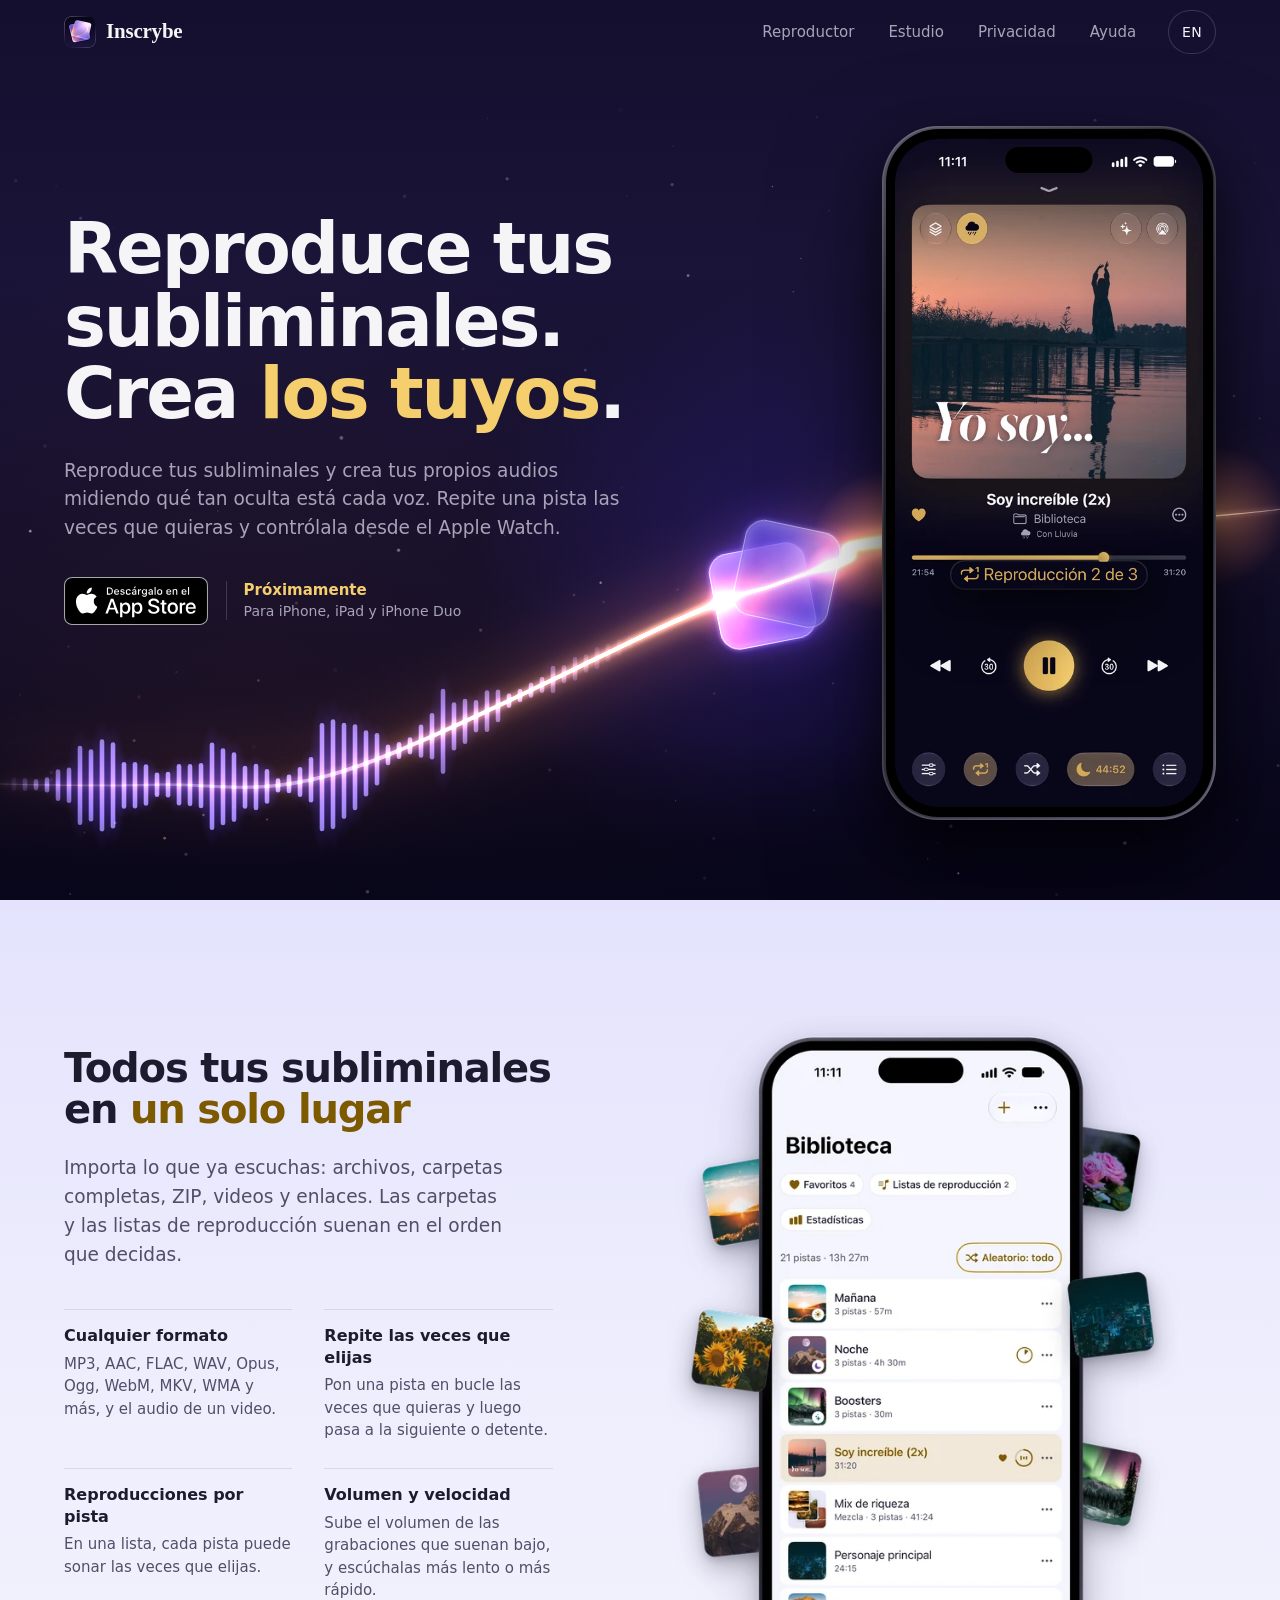
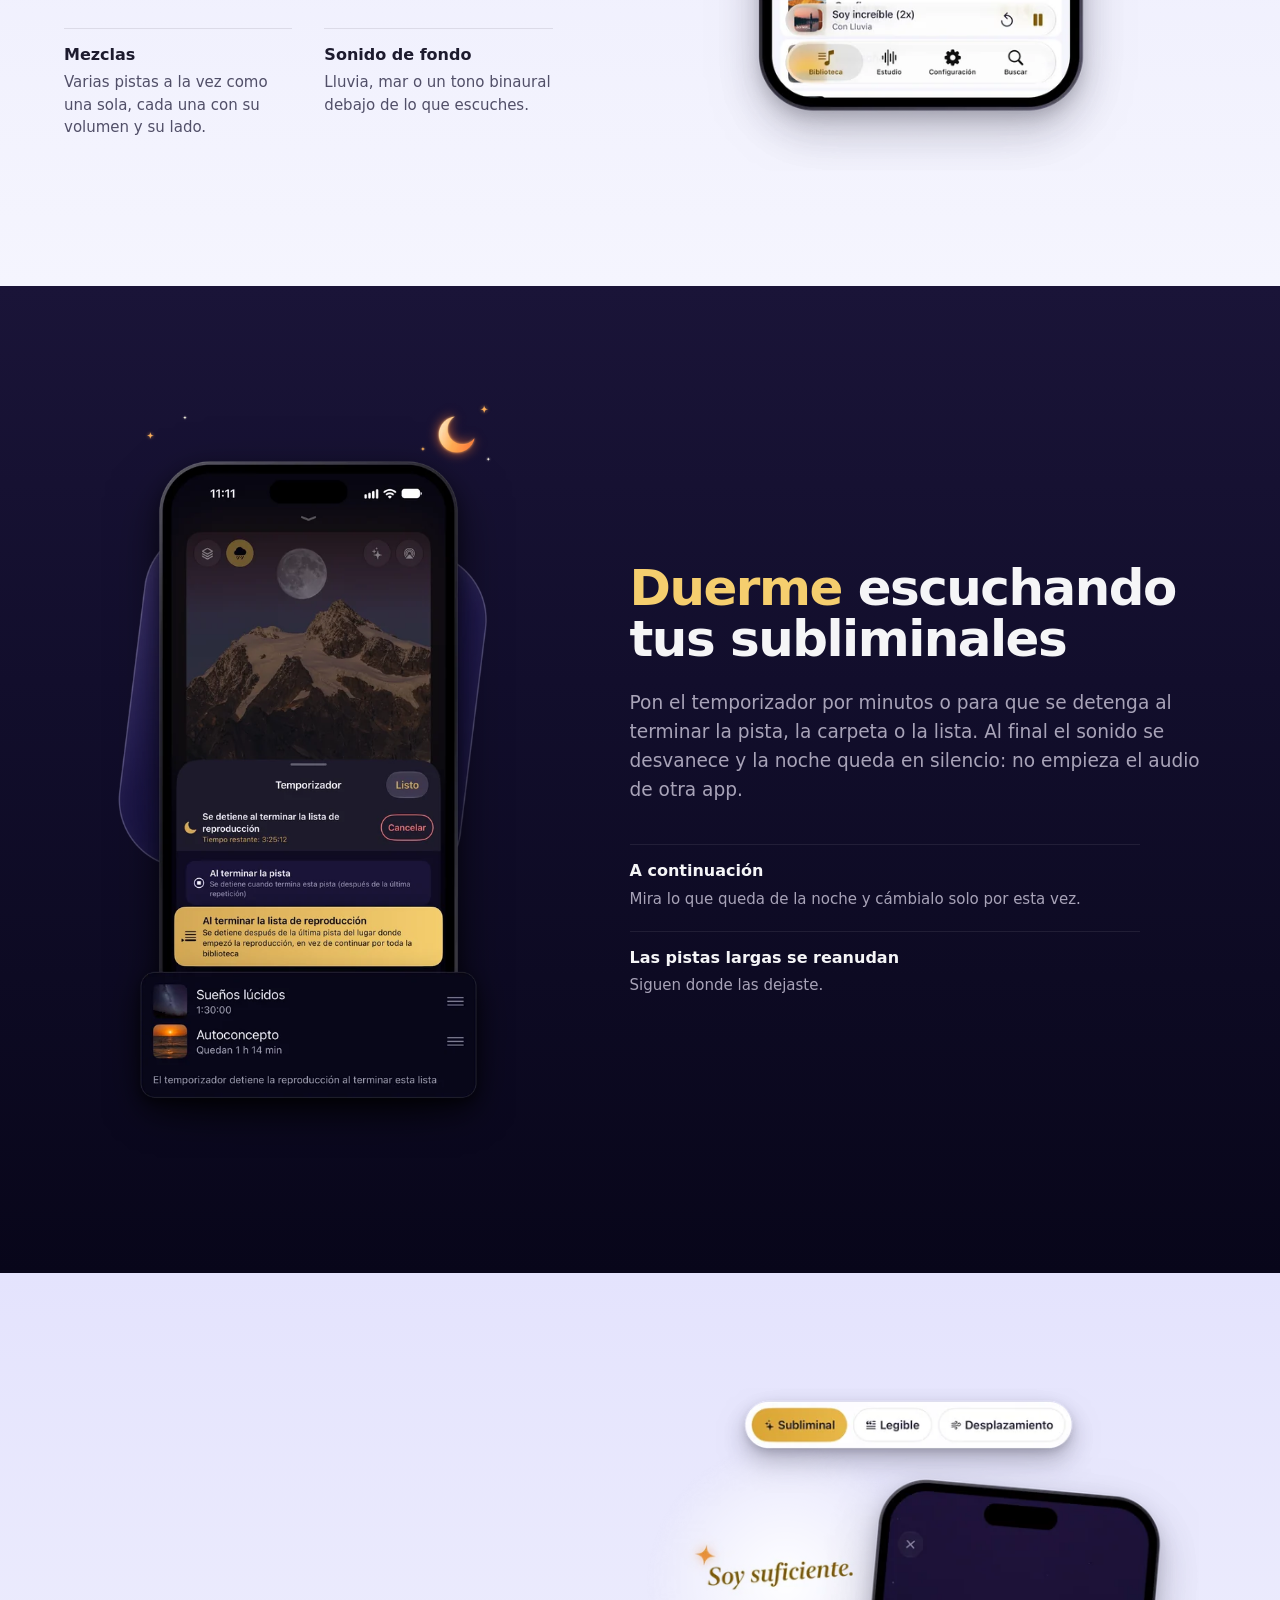
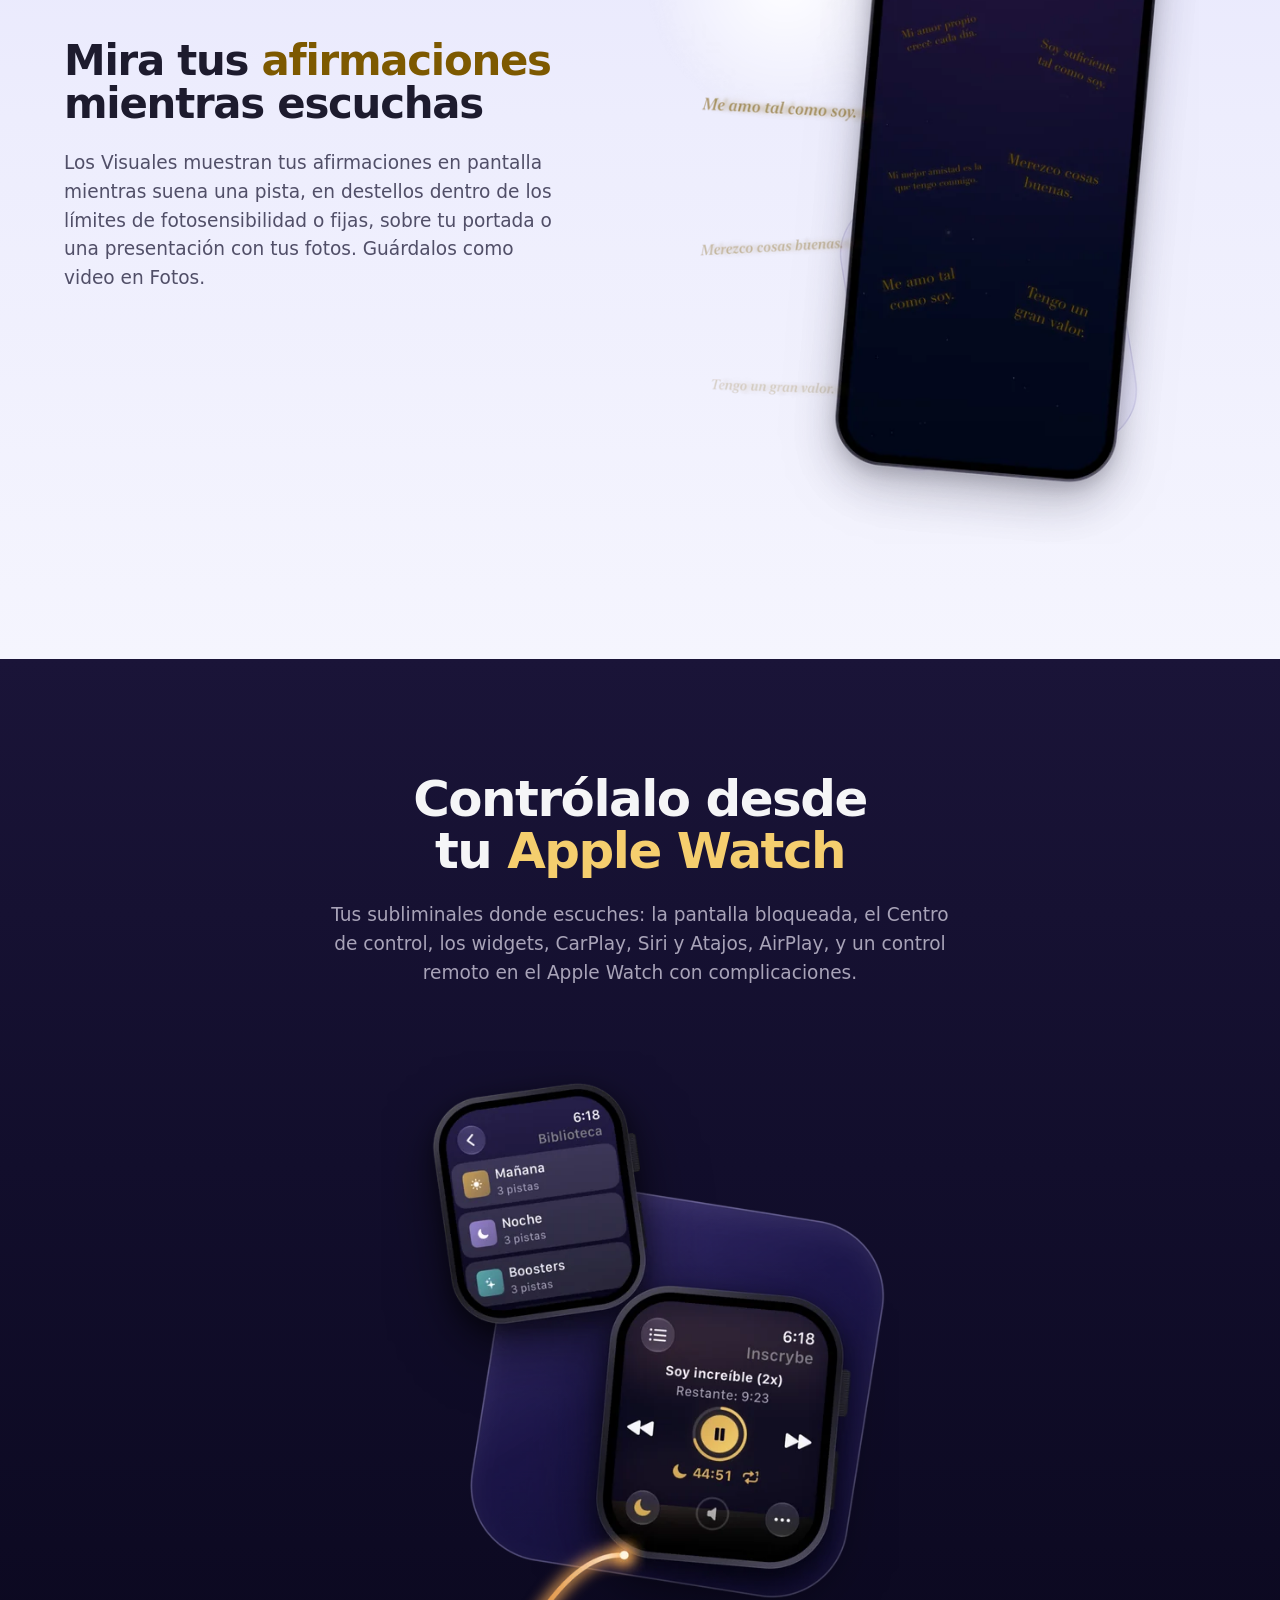
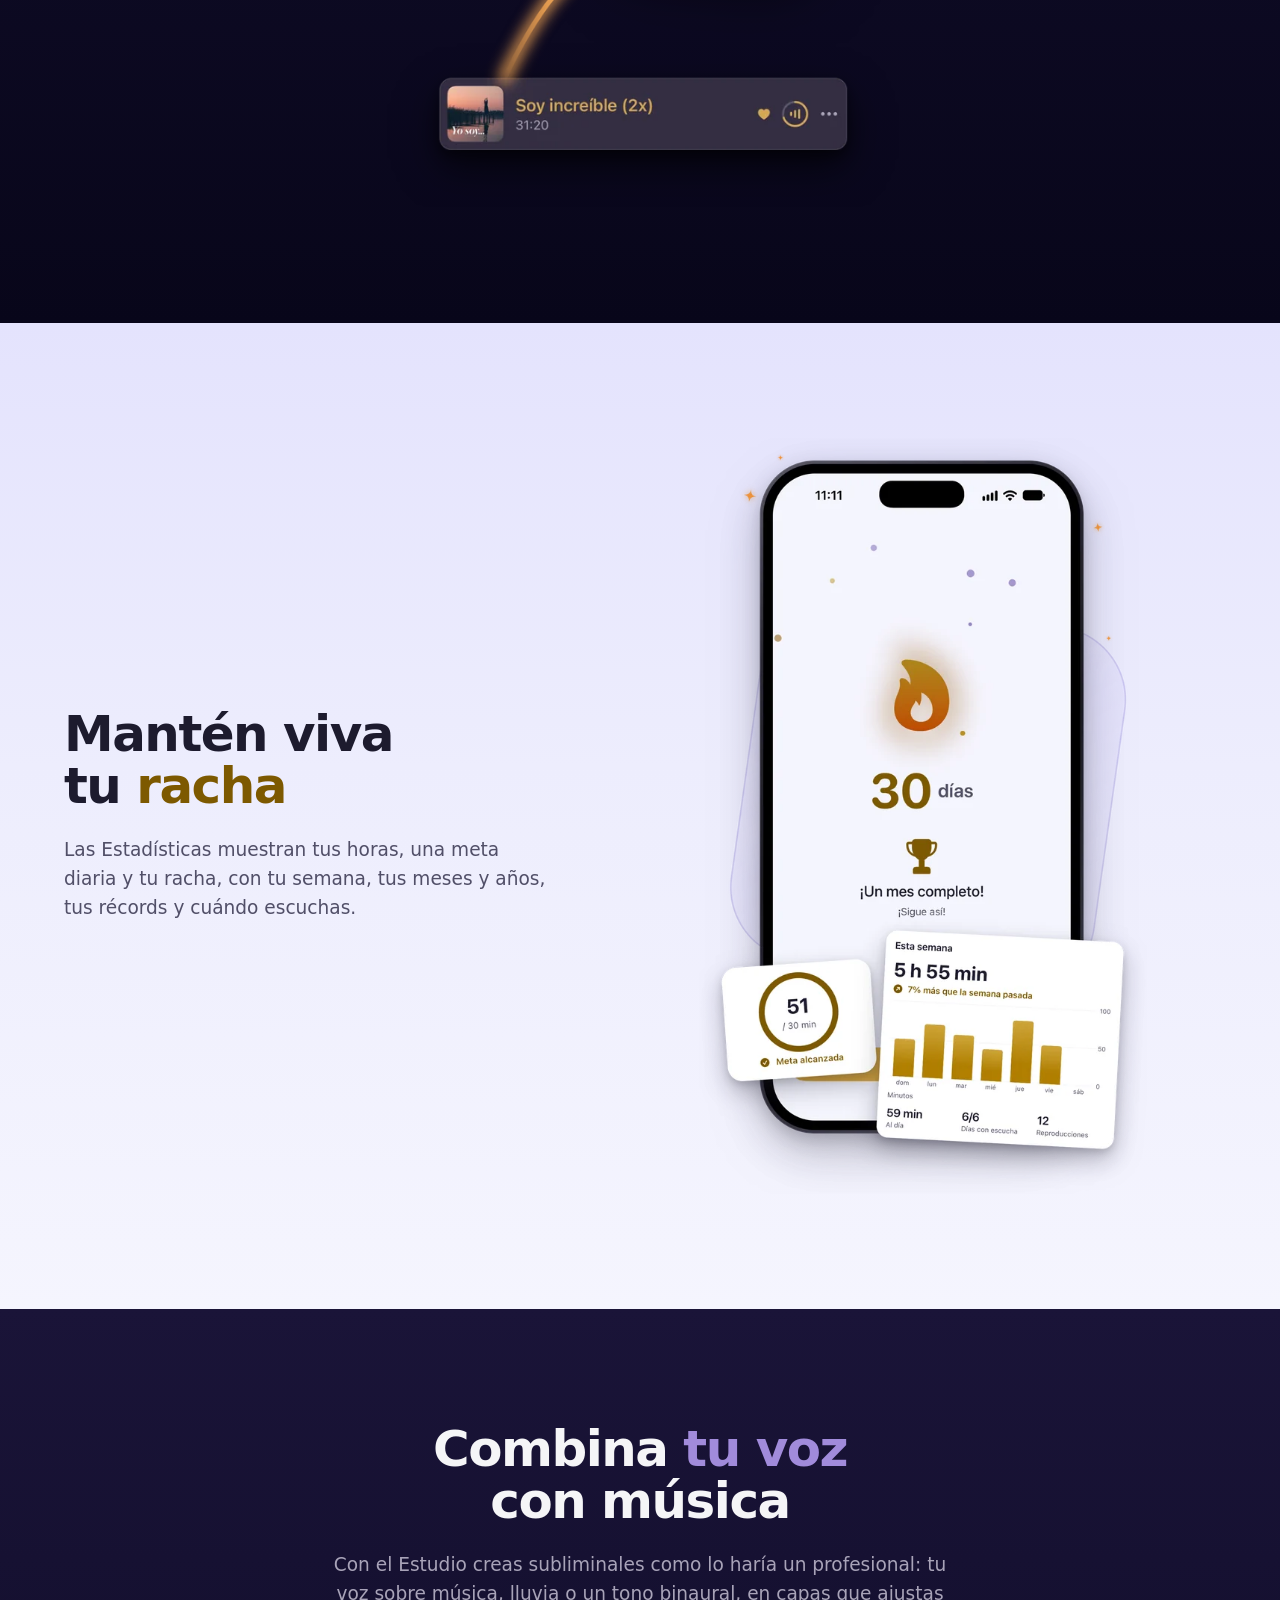
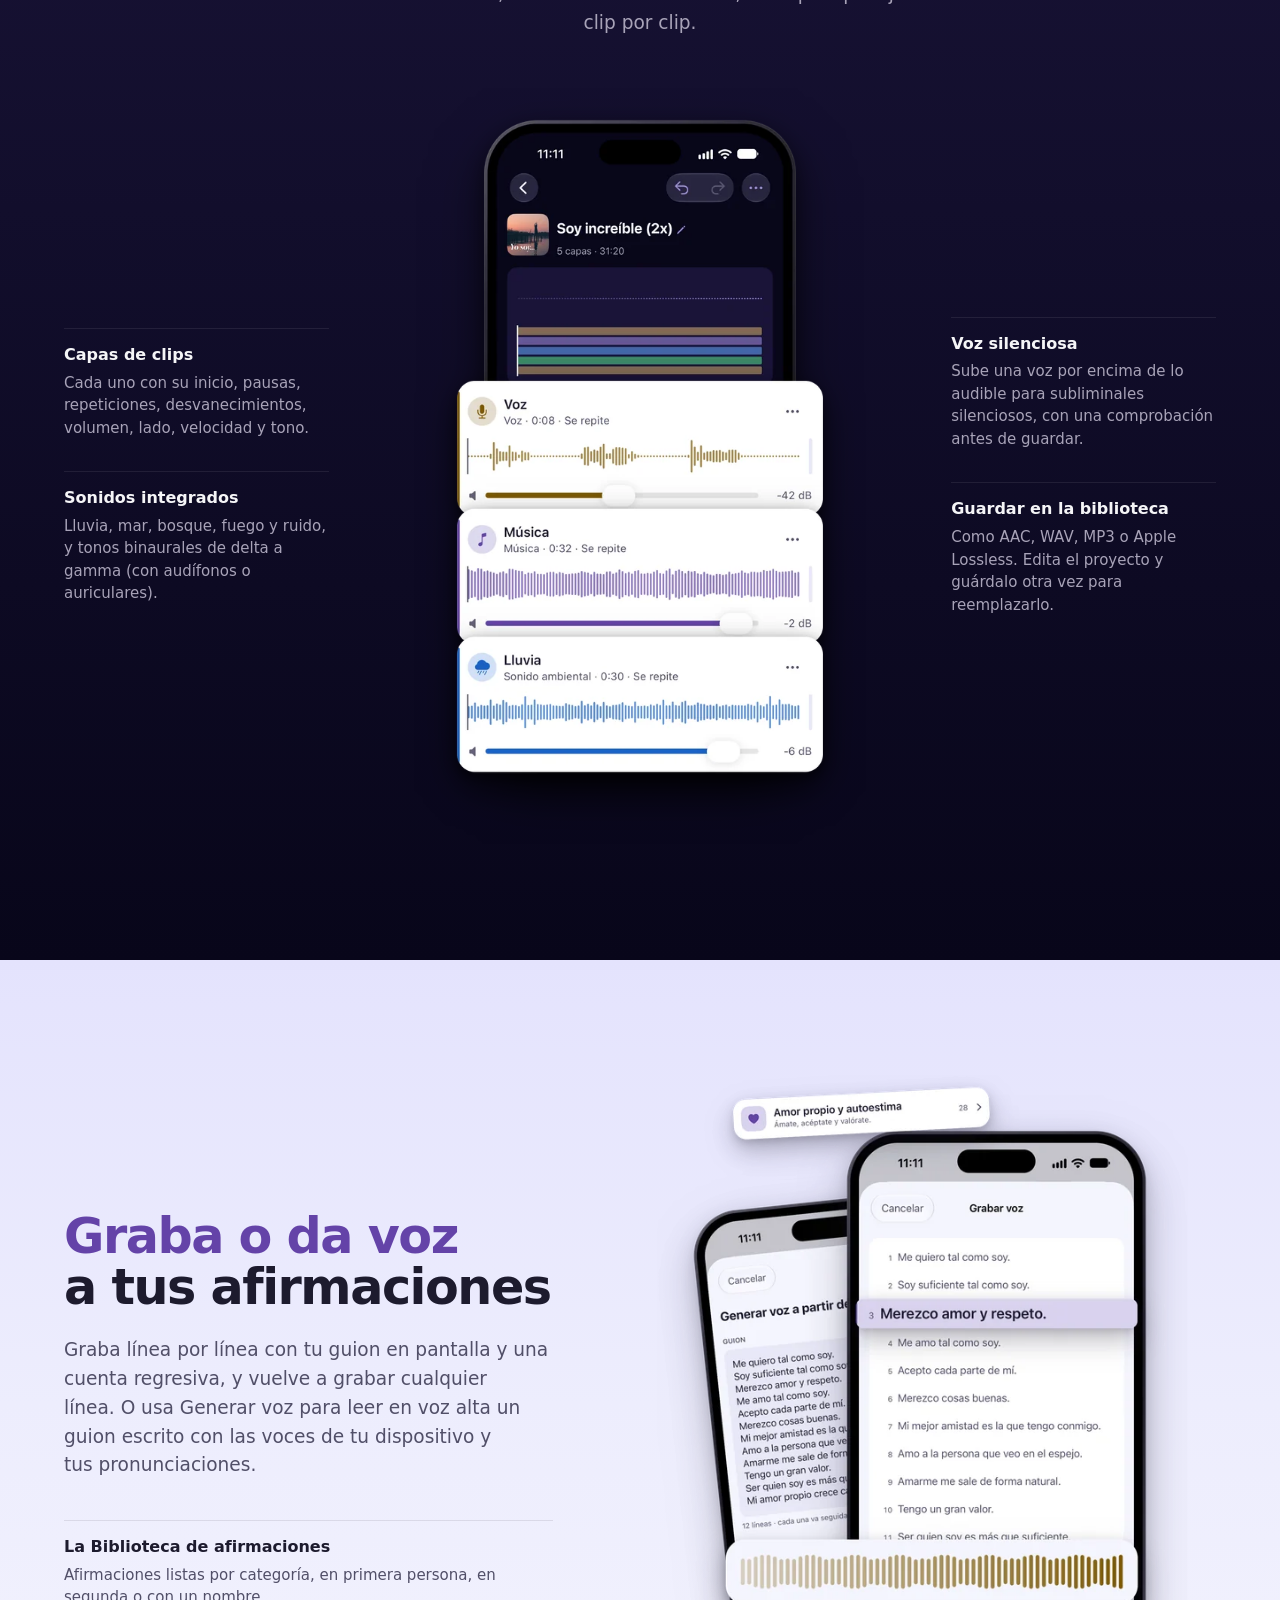
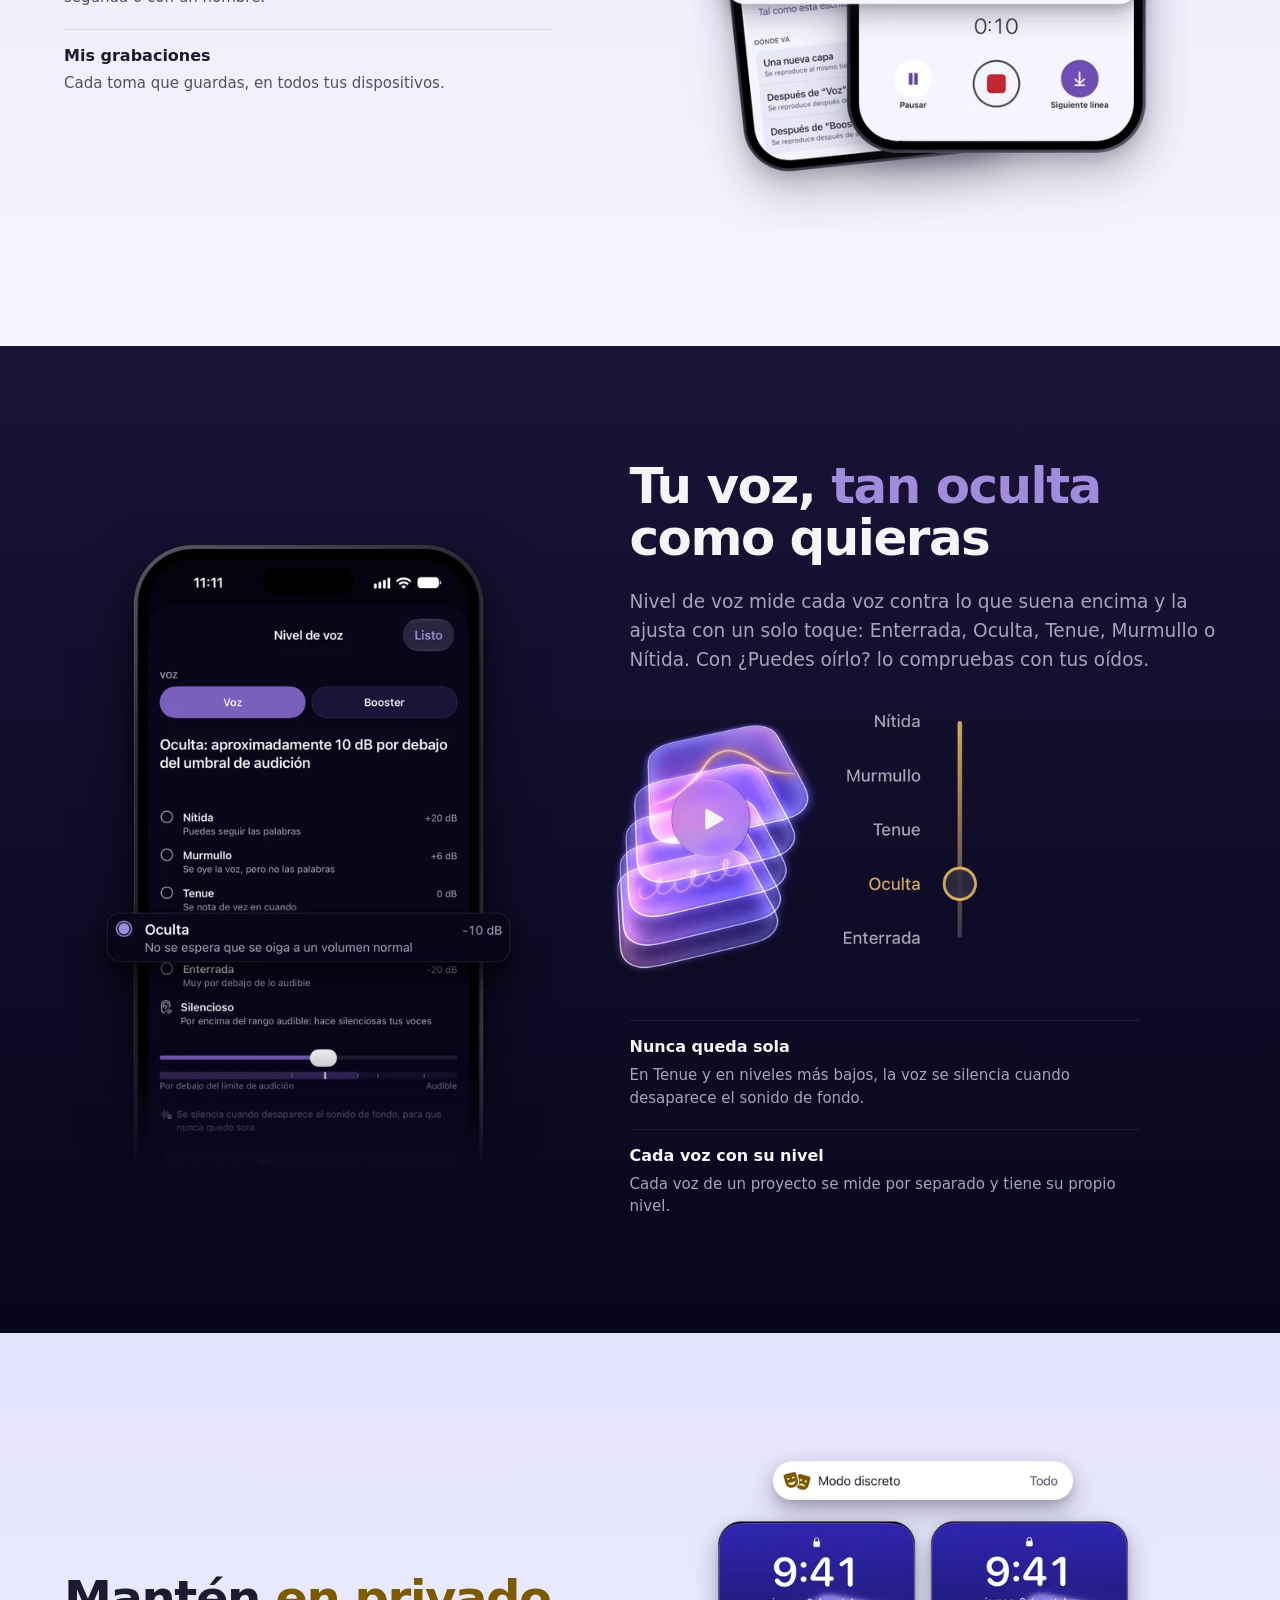
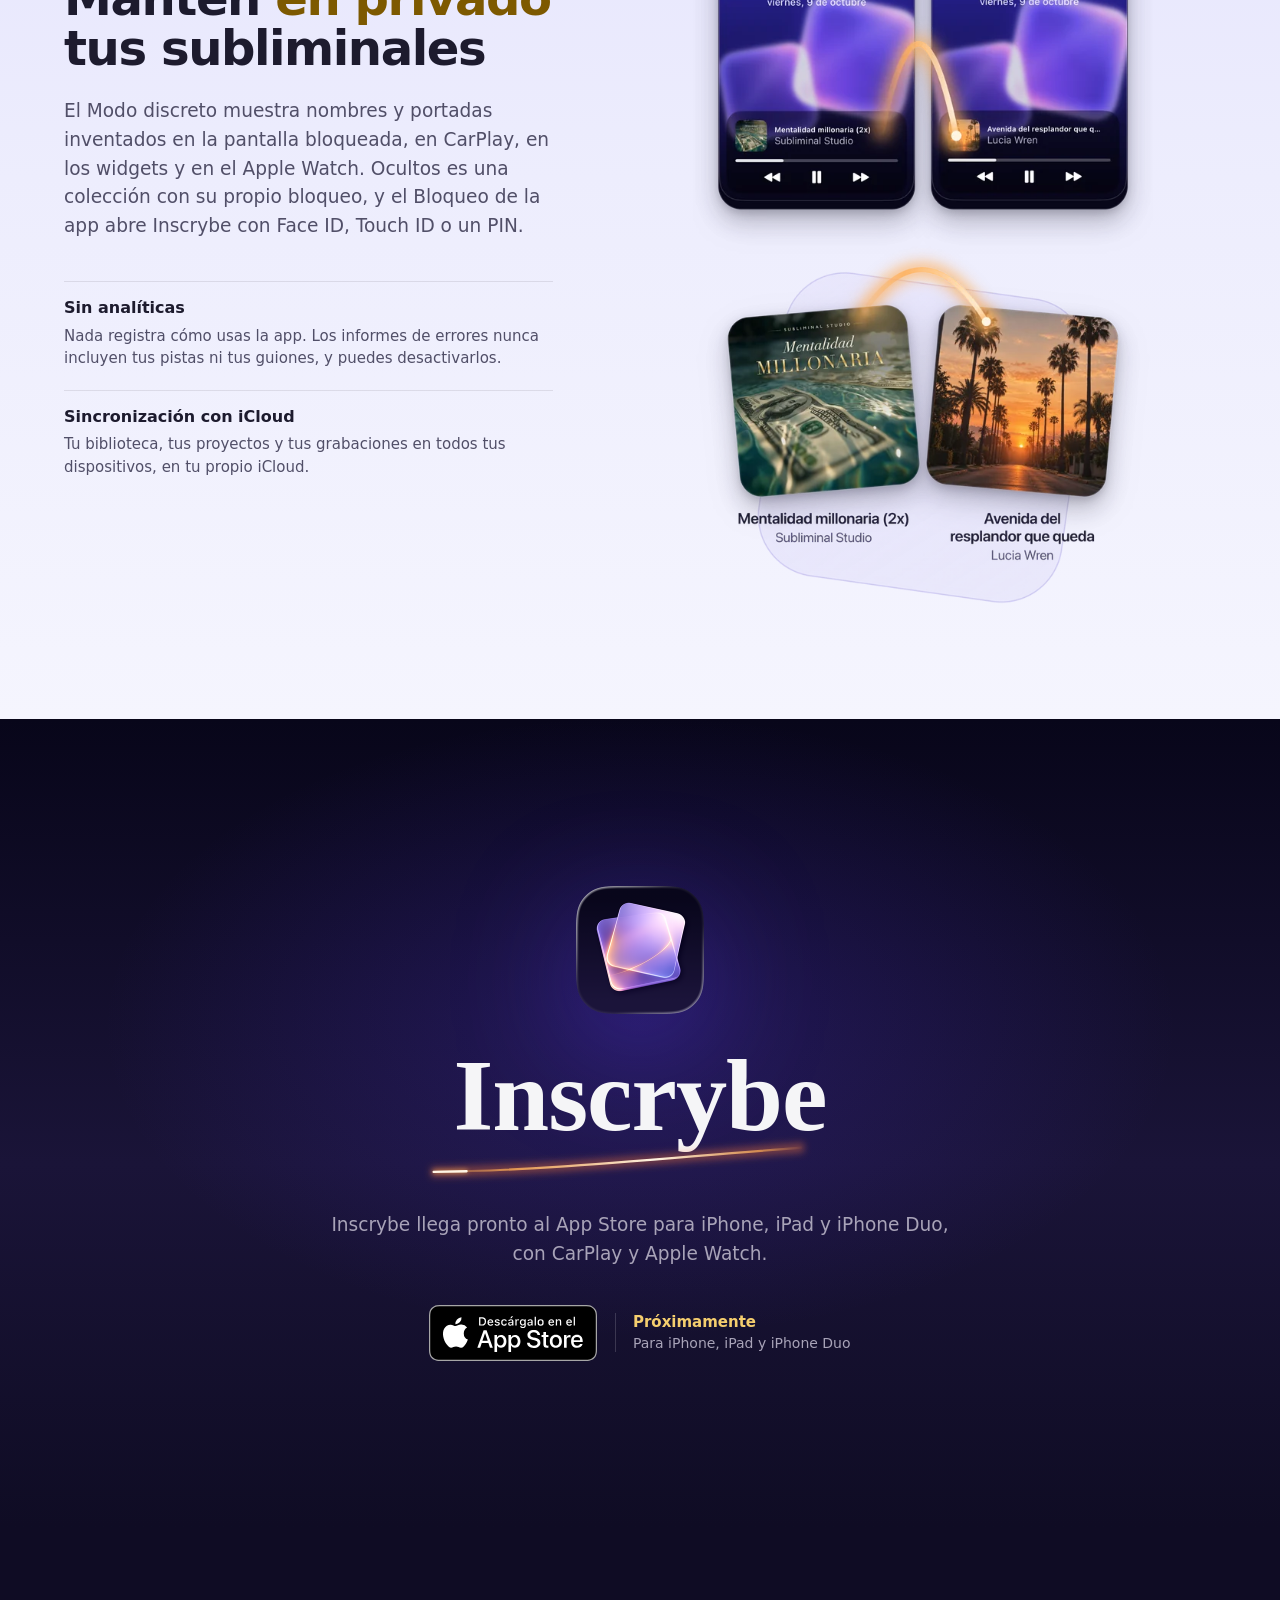
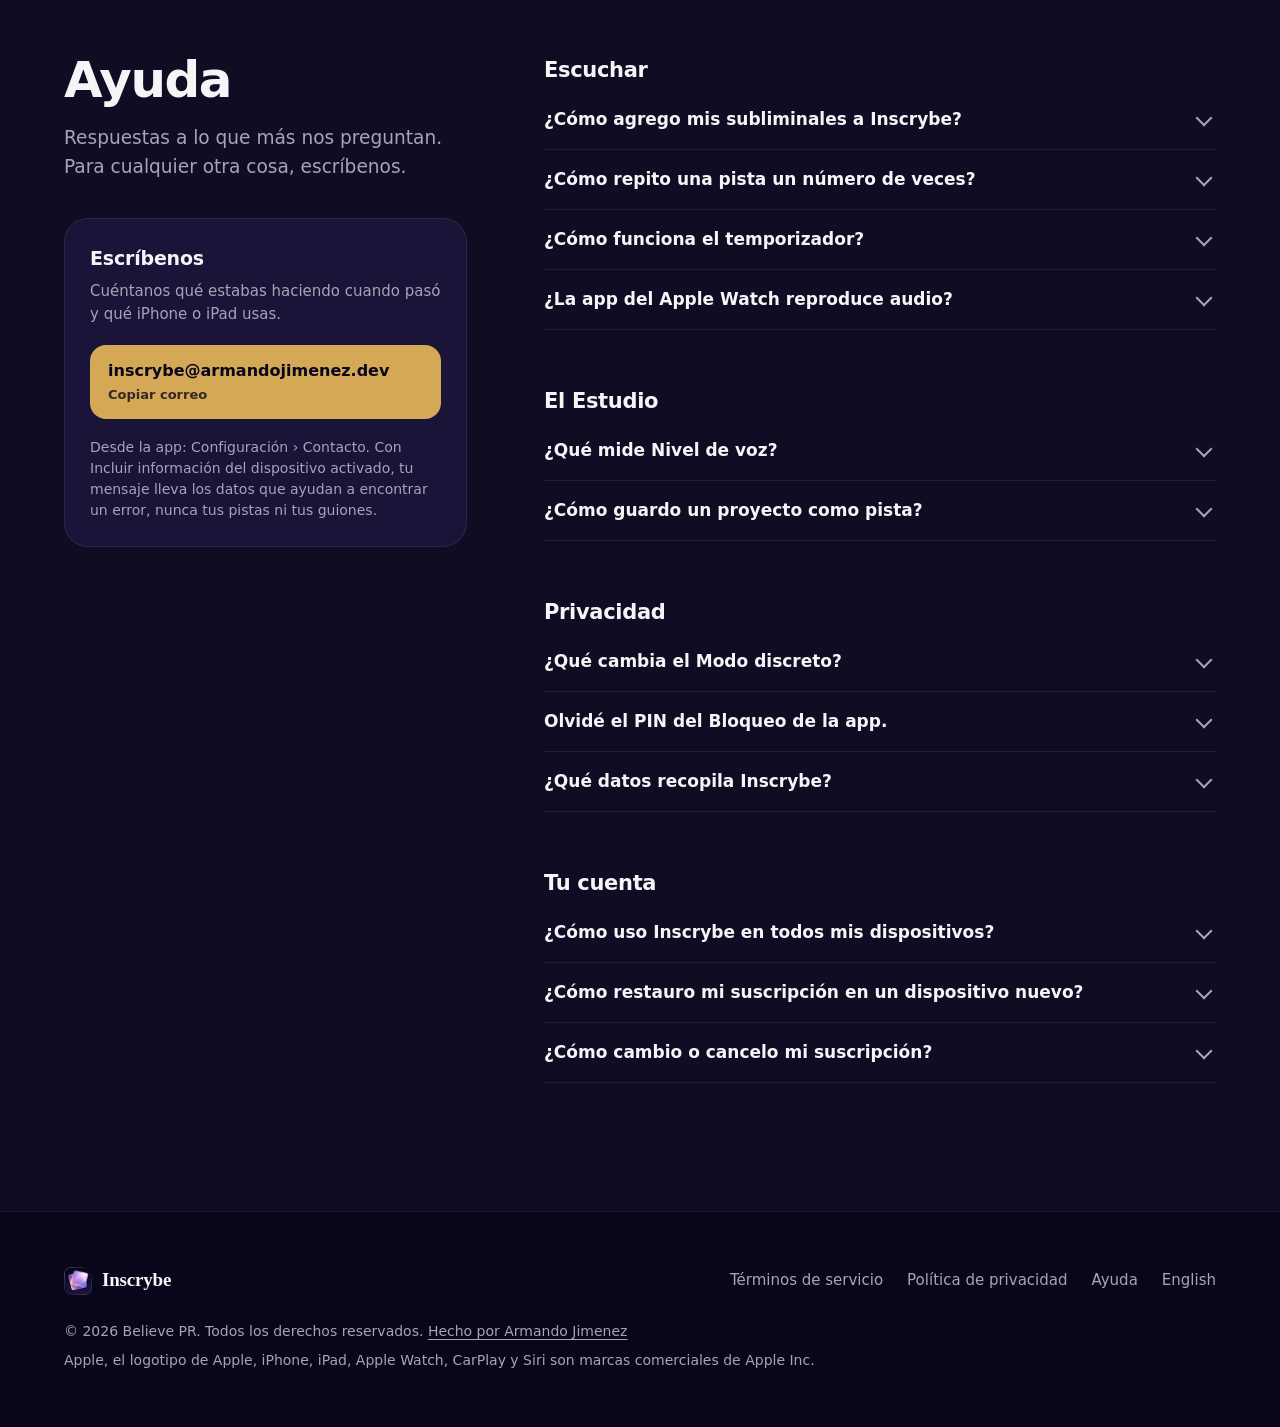
==== es/index.html @ d981deb3 "Landing page for Inscrybe Bilingual (English at the root, Spanish at /es/) static landing and suppor" ====
<!doctype html>
<html lang="es" data-app-slug="inscrybe" data-langs="en,es">
<head>
  <meta charset="utf-8">
  <meta name="viewport" content="width=device-width, initial-scale=1, viewport-fit=cover">
  <title>Inscrybe: crear subliminales y reproducirlos en iPhone</title>
  <meta name="description" content="Reproduce tus subliminales y crea los tuyos. Repeticiones, temporizador, Apple Watch y un Estudio que mide qué tan oculta está cada voz.">
  <link rel="canonical" href="https://armandojimenez.dev/inscrybe/es/">
  <link rel="alternate" hreflang="en" href="https://armandojimenez.dev/inscrybe/">
  <link rel="alternate" hreflang="es" href="https://armandojimenez.dev/inscrybe/es/">
  <link rel="alternate" hreflang="x-default" href="https://armandojimenez.dev/inscrybe/">
  <meta name="theme-color" content="#08061A">
  <meta name="color-scheme" content="dark light">
  
  <meta property="og:type" content="website">
  <meta property="og:site_name" content="Inscrybe">
  <meta property="og:title" content="Inscrybe: reproduce tus subliminales, crea los tuyos">
  <meta property="og:description" content="Reproduce tus subliminales y crea los tuyos. Repeticiones, temporizador, Apple Watch y un Estudio que mide qué tan oculta está cada voz.">
  <meta property="og:url" content="https://armandojimenez.dev/inscrybe/es/">
  <meta property="og:locale" content="es_MX">
  <meta property="og:locale:alternate" content="en_US">
  <meta property="og:image" content="https://armandojimenez.dev/inscrybe/assets/og-es.png">
  <meta property="og:image:width" content="1200">
  <meta property="og:image:height" content="630">
  <meta property="og:image:alt" content="Los dos planos de cristal del icono de Inscrybe con una línea de luz que los atraviesa">
  <meta name="twitter:card" content="summary_large_image">
  <meta name="twitter:title" content="Inscrybe: reproduce tus subliminales, crea los tuyos">
  <meta name="twitter:description" content="Reproduce tus subliminales y crea los tuyos. Repeticiones, temporizador, Apple Watch y un Estudio que mide qué tan oculta está cada voz.">
  <meta name="twitter:image" content="https://armandojimenez.dev/inscrybe/assets/og-es.png">
  <link rel="icon" href="../assets/favicon-32.png" sizes="32x32" type="image/png">
  <link rel="apple-touch-icon" href="../assets/apple-touch-icon.png">
  <link rel="preload" as="image" href="../assets/screens/es/player-480.webp" imagesrcset="../assets/screens/es/player-480.webp 480w, ../assets/screens/es/player-720.webp 720w, ../assets/screens/es/player-960.webp 960w" imagesizes="(min-width: 960px) 340px, 64vw" fetchpriority="high">
  <link rel="stylesheet" href="../style.css?v=b6e4274e18">
  <script>
    // A headline keeps the deck's line breaks: its size comes down until every line fits its column (to 80% at most),
    // else its lines wrap, balanced. Run right after each headline, before it's painted, and again on resize.
    window.fit = function (h) {
      h.style.fontSize = ''; h.classList.remove('fits');
      var base = parseFloat(getComputedStyle(h).fontSize), room = h.clientWidth, widest = 0, r = document.createRange();
      h.classList.add('fits');
      h.querySelectorAll('.line').forEach(function (l) { r.selectNodeContents(l); widest = Math.max(widest, r.getBoundingClientRect().width); });
      var k = widest > room ? room / widest * 0.995 : 1;
      if (k < 0.8) h.classList.remove('fits'); else if (k < 1) h.style.fontSize = (base * k).toFixed(2) + 'px';
    };
    addEventListener('resize', function () { document.querySelectorAll('[data-fit]').forEach(fit); });
  </script>
  <script type="application/ld+json">{"@context":"https://schema.org","@type":"MobileApplication","name":"Inscrybe","alternateName":["Inscrybe: Crear Subliminales","Inscrybe reproductor de subliminales"],"description":"Reproduce tus subliminales y crea los tuyos. Repeticiones, temporizador, Apple Watch y un Estudio que mide qué tan oculta está cada voz.","applicationCategory":"MusicApplication","applicationSubCategory":"LifestyleApplication","operatingSystem":"iOS 26.1 or later","inLanguage":"es","url":"https://armandojimenez.dev/inscrybe/es/","image":"https://armandojimenez.dev/inscrybe/assets/icon-512.png","screenshot":[{"@type":"ImageObject","contentUrl":"https://armandojimenez.dev/inscrybe/assets/screens/es/player-960.webp","caption":"El reproductor de subliminales de Inscrybe con «Soy increíble (2x)», en su segunda de tres reproducciones"},{"@type":"ImageObject","contentUrl":"https://armandojimenez.dev/inscrybe/assets/web/es/library-1200.webp","caption":"La Biblioteca de Inscrybe: carpetas, una mezcla y pistas con sus portadas, con «Soy increíble (2x)» sonando"},{"@type":"ImageObject","contentUrl":"https://armandojimenez.dev/inscrybe/assets/web/es/studio-1200.webp","caption":"Un proyecto del Estudio de Inscrybe para crear subliminales: sus capas de voz, música y lluvia con sus ondas y volúmenes"},{"@type":"ImageObject","contentUrl":"https://armandojimenez.dev/inscrybe/assets/web/es/hidden-1200.webp","caption":"Nivel de voz aplicado a la voz de un proyecto, en Oculta"},{"@type":"ImageObject","contentUrl":"https://armandojimenez.dev/inscrybe/assets/web/es/privacy-1200.webp","caption":"La misma pantalla bloqueada dos veces: «Mentalidad millonaria (2x)» sonando, y como la muestra el Modo discreto, «Avenida del resplandor que queda» de Lucia Wren"}],"publisher":{"@type":"Organization","name":"Believe PR","url":"https://armandojimenez.dev/"},"author":{"@type":"Person","name":"Armando Jimenez","url":"https://armandojimenez.dev/"}}</script>
  <script src="../behavior.js?v=8fca79352f" defer></script>
  <script src="../light.js?v=c4f4e980da" defer></script>
  <script>window.LANDING_STRINGS = {"copied":"Correo copiado"};</script>
</head>
<body>
  <a class="skip" href="#main">Ir al contenido</a>

  <header class="nav" data-nav>
    <div class="nav__inner">
      <a class="nav__home" href="../es/" aria-label="Inicio de Inscrybe">
        <img src="../assets/icon-64.png" alt="" width="32" height="32">
        <span class="wordmark">Inscrybe</span>
      </a>
      <nav class="nav__links" aria-label="Principal">
        <a href="#player">Reproductor</a>
        <a href="#studio">Estudio</a>
        <a href="#privacy">Privacidad</a>
        <a href="#support">Ayuda</a>
      </nav>
      <a class="nav__lang" href="../" hreflang="en" lang="en" aria-label="Read in English">EN</a>
    </div>
  </header>

  <main id="main">
    <section class="hero" aria-labelledby="hero-title" data-hero>
      <canvas class="hero__light" aria-hidden="true"></canvas>
      <div class="hero__words" aria-hidden="true"><span class="word word--1">Me amo tal como soy.</span><span class="word word--2">Soy un imán para el dinero.</span><span class="word word--3">El amor llega fácilmente a mi vida.</span><span class="word word--4">Nada me detiene.</span></div>
      <div class="hero__inner">
        <div class="hero__text">
          <h1 id="hero-title" data-fit><span class="line">Reproduce tus subliminales.</span> <span class="line">Crea <span class="accent">los tuyos</span>.</span></h1>
          <p class="lead">Reproduce tus subliminales y crea tus propios audios midiendo qué tan oculta está cada voz. Repite una pista las veces que quieras y contrólala desde el Apple Watch.</p>
          <div class="get get--hero"><span class="store-badge store-badge--soon" data-store="apple" aria-disabled="true"><img src="../assets/app-store-badge-es.svg" alt="Próximamente en el App Store" height="48" width="144"></span><p class="get__label"><span class="get__soon">Próximamente</span><span class="get__devices">Para iPhone, iPad y iPhone Duo</span></p></div>
          <script>fit(document.getElementById('hero-title'))</script>
        </div>
        <div class="hero__glass" data-glass aria-hidden="true"></div>
        <figure class="hero__device">
          <div class="phone" data-phone>
            <div class="phone__screen">
              <img src="../assets/screens/es/player-960.webp" srcset="../assets/screens/es/player-480.webp 480w, ../assets/screens/es/player-720.webp 720w, ../assets/screens/es/player-960.webp 960w" sizes="(min-width: 960px) 340px, 64vw" width="1320" height="2868" alt="El reproductor de subliminales de Inscrybe con «Soy increíble (2x)», en su segunda de tres reproducciones" fetchpriority="high">
              <span class="phone__island" aria-hidden="true"></span>
            </div>
          </div>
          <img class="phone__lift" src="../assets/screens/es/plays-720.webp" width="882" height="123" alt="" aria-hidden="true" style="--lift-x:50.076;--lift-y:65.272;--lift-w:58.462">
        </figure>
      </div>
    </section>

  <section class="feature feature--light mode-player feature--split" id="player" aria-labelledby="player-title">
    <div class="feature__inner">
      <div class="feature__text">
        <h2 id="player-title" data-fit><span class="line">Todos tus subliminales</span> <span class="line">en <span class="accent">un solo lugar</span></span></h2>
        <p class="lead">Importa lo que ya escuchas: archivos, carpetas completas, ZIP, videos y enlaces. Las carpetas y las listas de reproducción suenan en el orden que decidas.</p><script>fit(document.getElementById('player-title'))</script>
        
        <dl class="facts"><div class="fact"><dt>Cualquier formato</dt><dd>MP3, AAC, FLAC, WAV, Opus, Ogg, WebM, MKV, WMA y más, y el audio de un video.</dd></div><div class="fact"><dt>Repite las veces que elijas</dt><dd>Pon una pista en bucle las veces que quieras y luego pasa a la siguiente o detente.</dd></div><div class="fact"><dt>Reproducciones por pista</dt><dd>En una lista, cada pista puede sonar las veces que elijas.</dd></div><div class="fact"><dt>Volumen y velocidad</dt><dd>Sube el volumen de las grabaciones que suenan bajo, y escúchalas más lento o más rápido.</dd></div><div class="fact"><dt>Mezclas</dt><dd>Varias pistas a la vez como una sola, cada una con su volumen y su lado.</dd></div><div class="fact"><dt>Sonido de fondo</dt><dd>Lluvia, mar o un tono binaural debajo de lo que escuches.</dd></div></dl>
      </div>
      <figure class="feature__visual"><img class="composition" src="../assets/web/es/library-1200.webp" srcset="../assets/web/es/library-600.webp 600w, ../assets/web/es/library-900.webp 900w, ../assets/web/es/library-1200.webp 1200w" sizes="(min-width: 720px) 46vw, 92vw" width="1612" height="2386" alt="La Biblioteca de Inscrybe: carpetas, una mezcla y pistas con sus portadas, con «Soy increíble (2x)» sonando" loading="lazy" decoding="async"></figure>
    </div>
  </section>

  <section class="feature feature--dark mode-player feature--split feature--flip" id="sleep" aria-labelledby="sleep-title">
    <div class="feature__inner">
      <div class="feature__text">
        <h2 id="sleep-title" data-fit><span class="line"><span class="accent">Duerme</span> escuchando</span> <span class="line">tus subliminales</span></h2>
        <p class="lead">Pon el temporizador por minutos o para que se detenga al terminar la pista, la carpeta o la lista. Al final el sonido se desvanece y la noche queda en silencio: no empieza el audio de otra app.</p><script>fit(document.getElementById('sleep-title'))</script>
        
        <dl class="facts facts--short"><div class="fact"><dt>A continuación</dt><dd>Mira lo que queda de la noche y cámbialo solo por esta vez.</dd></div><div class="fact"><dt>Las pistas largas se reanudan</dt><dd>Siguen donde las dejaste.</dd></div></dl>
      </div>
      <figure class="feature__visual"><img class="composition" src="../assets/web/es/sleep-1200.webp" srcset="../assets/web/es/sleep-600.webp 600w, ../assets/web/es/sleep-900.webp 900w, ../assets/web/es/sleep-1200.webp 1200w" sizes="(min-width: 720px) 46vw, 92vw" width="1422" height="2593" alt="El temporizador para detenerse al terminar la lista «Antes de dormir», con A continuación debajo" loading="lazy" decoding="async"></figure>
    </div>
  </section>

  <section class="feature feature--light mode-player feature--split" id="visuals" aria-labelledby="visuals-title">
    <div class="feature__inner">
      <div class="feature__text">
        <h2 id="visuals-title" data-fit><span class="line">Mira tus <span class="accent">afirmaciones</span></span> <span class="line">mientras escuchas</span></h2>
        <p class="lead">Los Visuales muestran tus afirmaciones en pantalla mientras suena una pista, en destellos dentro de los límites de fotosensibilidad o fijas, sobre tu portada o una presentación con tus fotos. Guárdalos como video en Fotos.</p><script>fit(document.getElementById('visuals-title'))</script>
        
        
      </div>
      <figure class="feature__visual"><img class="composition" src="../assets/web/es/visuals-1200.webp" srcset="../assets/web/es/visuals-600.webp 600w, ../assets/web/es/visuals-900.webp 900w, ../assets/web/es/visuals-1200.webp 1200w" sizes="(min-width: 720px) 46vw, 92vw" width="1657" height="2267" alt="Los Visuales en su estilo Subliminal: afirmaciones que destellan sobre el reproductor" loading="lazy" decoding="async"></figure>
    </div>
  </section>

  <section class="feature feature--dark mode-player feature--center" id="everywhere" aria-labelledby="everywhere-title">
    <div class="feature__inner">
      <div class="feature__text">
        <h2 id="everywhere-title" data-fit><span class="line">Contrólalo desde</span> <span class="line">tu <span class="accent">Apple Watch</span></span></h2>
        <p class="lead">Tus subliminales donde escuches: la pantalla bloqueada, el Centro de control, los widgets, CarPlay, Siri y Atajos, AirPlay, y un control remoto en el Apple Watch con complicaciones.</p><script>fit(document.getElementById('everywhere-title'))</script>
        
        
      </div>
      <figure class="feature__visual"><img class="composition" src="../assets/web/es/everywhere-1200.webp" srcset="../assets/web/es/everywhere-600.webp 600w, ../assets/web/es/everywhere-900.webp 900w, ../assets/web/es/everywhere-1200.webp 1200w" sizes="(min-width: 720px) 520px, 92vw" width="1525" height="2227" alt="La app del Apple Watch controlando «Soy increíble (2x)» mientras suena en el iPhone" loading="lazy" decoding="async"></figure>
    </div>
  </section>

  <section class="feature feature--light mode-player feature--split" id="stats" aria-labelledby="stats-title">
    <div class="feature__inner">
      <div class="feature__text">
        <h2 id="stats-title" data-fit><span class="line">Mantén viva</span> <span class="line">tu <span class="accent">racha</span></span></h2>
        <p class="lead">Las Estadísticas muestran tus horas, una meta diaria y tu racha, con tu semana, tus meses y años, tus récords y cuándo escuchas.</p><script>fit(document.getElementById('stats-title'))</script>
        
        
      </div>
      <figure class="feature__visual"><img class="composition" src="../assets/web/es/stats-1200.webp" srcset="../assets/web/es/stats-600.webp 600w, ../assets/web/es/stats-900.webp 900w, ../assets/web/es/stats-1200.webp 1200w" sizes="(min-width: 720px) 46vw, 92vw" width="1414" height="2386" alt="Las Estadísticas celebrando un mes de racha, la meta de hoy cumplida y lo escuchado en la semana" loading="lazy" decoding="async"></figure>
    </div>
  </section>

  <section class="feature feature--dark mode-studio feature--flank" id="studio" aria-labelledby="studio-title">
    <div class="feature__inner">
      <div class="feature__text">
        <h2 id="studio-title" data-fit><span class="line">Combina <span class="accent">tu voz</span></span> <span class="line">con música</span></h2>
        <p class="lead">Con el Estudio creas subliminales como lo haría un profesional: tu voz sobre música, lluvia o un tono binaural, en capas que ajustas clip por clip.</p><script>fit(document.getElementById('studio-title'))</script>
      </div>
      <dl class="facts facts--short facts--start"><div class="fact"><dt>Capas de clips</dt><dd>Cada uno con su inicio, pausas, repeticiones, desvanecimientos, volumen, lado, velocidad y tono.</dd></div><div class="fact"><dt>Sonidos integrados</dt><dd>Lluvia, mar, bosque, fuego y ruido, y tonos binaurales de delta a gamma (con audífonos o auriculares).</dd></div></dl>
      <figure class="feature__visual"><img class="composition" src="../assets/web/es/studio-1200.webp" srcset="../assets/web/es/studio-600.webp 600w, ../assets/web/es/studio-900.webp 900w, ../assets/web/es/studio-1200.webp 1200w" sizes="(min-width: 720px) 520px, 92vw" width="1482" height="2476" alt="Un proyecto del Estudio de Inscrybe para crear subliminales: sus capas de voz, música y lluvia con sus ondas y volúmenes" loading="lazy" decoding="async"></figure>
      <dl class="facts facts--short facts--end"><div class="fact"><dt>Voz silenciosa</dt><dd>Sube una voz por encima de lo audible para subliminales silenciosos, con una comprobación antes de guardar.</dd></div><div class="fact"><dt>Guardar en la biblioteca</dt><dd>Como AAC, WAV, MP3 o Apple Lossless. Edita el proyecto y guárdalo otra vez para reemplazarlo.</dd></div></dl>
    </div>
  </section>

  <section class="feature feature--light mode-studio feature--split" id="voice" aria-labelledby="voice-title">
    <div class="feature__inner">
      <div class="feature__text">
        <h2 id="voice-title" data-fit><span class="line"><span class="accent">Graba o da voz</span></span> <span class="line">a tus afirmaciones</span></h2>
        <p class="lead">Graba línea por línea con tu guion en pantalla y una cuenta regresiva, y vuelve a grabar cualquier línea. O usa Generar voz para leer en voz alta un guion escrito con las voces de tu dispositivo y tus pronunciaciones.</p><script>fit(document.getElementById('voice-title'))</script>
        
        <dl class="facts facts--short"><div class="fact"><dt>La Biblioteca de afirmaciones</dt><dd>Afirmaciones listas por categoría, en primera persona, en segunda o con un nombre.</dd></div><div class="fact"><dt>Mis grabaciones</dt><dd>Cada toma que guardas, en todos tus dispositivos.</dd></div></dl>
      </div>
      <figure class="feature__visual"><img class="composition" src="../assets/web/es/voice-1200.webp" srcset="../assets/web/es/voice-600.webp 600w, ../assets/web/es/voice-900.webp 900w, ../assets/web/es/voice-1200.webp 1200w" sizes="(min-width: 720px) 46vw, 92vw" width="1660" height="2362" alt="Grabando un guion línea por línea, con Generar voz a partir del guion detrás" loading="lazy" decoding="async"></figure>
    </div>
  </section>

  <section class="feature feature--dark mode-studio feature--split feature--flip" id="how-hidden" aria-labelledby="how-hidden-title">
    <div class="feature__inner">
      <div class="feature__text">
        <h2 id="how-hidden-title" data-fit><span class="line">Tu voz, <span class="accent">tan oculta</span></span> <span class="line">como quieras</span></h2>
        <p class="lead">Nivel de voz mide cada voz contra lo que suena encima y la ajusta con un solo toque: Enterrada, Oculta, Tenue, Murmullo o Nítida. Con ¿Puedes oírlo? lo compruebas con tus oídos.</p><script>fit(document.getElementById('how-hidden-title'))</script>
        <img class="composition-light" src="../assets/web/es/hidden-art-1000.webp" srcset="../assets/web/es/hidden-art-500.webp 500w, ../assets/web/es/hidden-art-1000.webp 1000w" sizes="(min-width: 720px) 380px, 80vw" width="1000" height="731" alt="" loading="lazy" decoding="async">
        <dl class="facts facts--short"><div class="fact"><dt>Nunca queda sola</dt><dd>En Tenue y en niveles más bajos, la voz se silencia cuando desaparece el sonido de fondo.</dd></div><div class="fact"><dt>Cada voz con su nivel</dt><dd>Cada voz de un proyecto se mide por separado y tiene su propio nivel.</dd></div></dl>
      </div>
      <figure class="feature__visual"><img class="composition" src="../assets/web/es/hidden-1200.webp" srcset="../assets/web/es/hidden-600.webp 600w, ../assets/web/es/hidden-900.webp 900w, ../assets/web/es/hidden-1200.webp 1200w" sizes="(min-width: 720px) 46vw, 92vw" width="1432" height="1937" alt="Nivel de voz aplicado a la voz de un proyecto, en Oculta" loading="lazy" decoding="async"></figure>
    </div>
  </section>

  <section class="feature feature--light mode-player feature--split" id="privacy" aria-labelledby="privacy-title">
    <div class="feature__inner">
      <div class="feature__text">
        <h2 id="privacy-title" data-fit><span class="line">Mantén <span class="accent">en privado</span></span> <span class="line">tus subliminales</span></h2>
        <p class="lead">El Modo discreto muestra nombres y portadas inventados en la pantalla bloqueada, en CarPlay, en los widgets y en el Apple Watch. Ocultos es una colección con su propio bloqueo, y el Bloqueo de la app abre Inscrybe con Face ID, Touch ID o un PIN.</p><script>fit(document.getElementById('privacy-title'))</script>
        
        <dl class="facts facts--short"><div class="fact"><dt>Sin analíticas</dt><dd>Nada registra cómo usas la app. Los informes de errores nunca incluyen tus pistas ni tus guiones, y puedes desactivarlos.</dd></div><div class="fact"><dt>Sincronización con iCloud</dt><dd>Tu biblioteca, tus proyectos y tus grabaciones en todos tus dispositivos, en tu propio iCloud.</dd></div></dl>
      </div>
      <figure class="feature__visual"><img class="composition" src="../assets/web/es/privacy-1200.webp" srcset="../assets/web/es/privacy-600.webp 600w, ../assets/web/es/privacy-900.webp 900w, ../assets/web/es/privacy-1200.webp 1200w" sizes="(min-width: 720px) 46vw, 92vw" width="1380" height="2270" alt="La misma pantalla bloqueada dos veces: «Mentalidad millonaria (2x)» sonando, y como la muestra el Modo discreto, «Avenida del resplandor que queda» de Lucia Wren" loading="lazy" decoding="async"></figure>
    </div>
  </section>

    <section class="closing" id="download" aria-labelledby="download-title">
      <img class="closing__icon" src="../assets/icon-256.png" alt="" width="128" height="128" loading="lazy">
      <h2 id="download-title" class="closing__mark"><span class="wordmark">Inscrybe</span>
      <svg class="mark-line" viewBox="0 0 600 60" preserveAspectRatio="none" aria-hidden="true" focusable="false">
        <defs>
          <linearGradient id="ml-core" x1="0" y1="0" x2="600" y2="0" gradientUnits="userSpaceOnUse">
            <stop offset="0" stop-color="#FFAE55" stop-opacity="0"/>
            <stop offset="0.22" stop-color="#FFAE55" stop-opacity="0.8"/>
            <stop offset="0.6" stop-color="#FFF5E4"/>
            <stop offset="0.88" stop-color="#FFAE55" stop-opacity="0.7"/>
            <stop offset="1" stop-color="#FFAE55" stop-opacity="0"/>
          </linearGradient>
          <filter id="ml-glow" x="-10%" y="-300%" width="120%" height="700%"><feGaussianBlur stdDeviation="6"/></filter>
        </defs>
        <path d="M4 46 C 180 44, 330 30, 596 12" fill="none" stroke="#FF7A3A" stroke-opacity="0.55" stroke-width="10" stroke-linecap="round" filter="url(#ml-glow)"/>
        <path d="M4 46 C 180 44, 330 30, 596 12" fill="none" stroke="url(#ml-core)" stroke-width="3" stroke-linecap="round"/>
        <path class="mark-line__comet" d="M4 46 C 180 44, 330 30, 596 12" pathLength="100" fill="none" stroke="#FFF5E4" stroke-width="3.2" stroke-linecap="round"/>
      </svg></h2>
      <p class="lead">Inscrybe llega pronto al App Store para iPhone, iPad y iPhone Duo, con CarPlay y Apple Watch.</p>
      <div class="get get--cta"><span class="store-badge store-badge--soon" data-store="apple" aria-disabled="true"><img src="../assets/app-store-badge-es.svg" alt="Próximamente en el App Store" height="56" width="168"></span><p class="get__label"><span class="get__soon">Próximamente</span><span class="get__devices">Para iPhone, iPad y iPhone Duo</span></p></div>
    </section>

    <section class="support" id="support" aria-labelledby="support-title">
      <div class="support__inner">
        <div class="support__head">
          <h2 id="support-title">Ayuda</h2>
          <p class="lead">Respuestas a lo que más nos preguntan. Para cualquier otra cosa, escríbenos.</p>
          <div class="contact">
            <h3>Escríbenos</h3>
            <p>Cuéntanos qué estabas haciendo cuando pasó y qué iPhone o iPad usas.</p>
            <button type="button" class="contact__copy" data-copy-email="inscrybe@armandojimenez.dev">
              <span class="contact__email">inscrybe@armandojimenez.dev</span>
              <span class="contact__action">Copiar correo</span>
            </button>
            <p class="contact__app">Desde la app: Configuración › Contacto. Con Incluir información del dispositivo activado, tu mensaje lleva los datos que ayudan a encontrar un error, nunca tus pistas ni tus guiones.</p>
          </div>
        </div>
        <div class="faq">
        <div class="faq__group">
          <h3>Escuchar</h3>
          <details class="faq__item"><summary>¿Cómo agrego mis subliminales a Inscrybe?</summary><p>En la Biblioteca, toca + y elige Importar archivos, Importar carpeta o Importar desde un enlace. También puedes abrir un archivo de audio en Inscrybe desde Archivos, AirDrop o el menú Compartir. El enlace tiene que llevar directo al archivo; no se admiten servicios de streaming.</p></details>
          <details class="faq__item"><summary>¿Cómo repito una pista un número de veces?</summary><p>En el reproductor, toca Repetir y, en Repetir esta pista, elige cuántas veces o Personalizado…. Con Luego reproducir a continuación activado, después de la última vez suena la siguiente pista; si no, la reproducción se detiene ahí.</p></details>
          <details class="faq__item"><summary>¿Cómo funciona el temporizador?</summary><p>Toca la luna en el reproductor y elige una duración en minutos, Al terminar la pista, Al terminar la carpeta o Al terminar la lista de reproducción, según lo que esté sonando. Al final, el sonido se desvanece.</p></details>
          <details class="faq__item"><summary>¿La app del Apple Watch reproduce audio?</summary><p>No. Es un control remoto de tu iPhone: muestra lo que suena, controla la reproducción y el temporizador, y abre tu biblioteca y tus listas. El audio suena en tu iPhone.</p></details>
        </div>
        <div class="faq__group">
          <h3>El Estudio</h3>
          <details class="faq__item"><summary>¿Qué mide Nivel de voz?</summary><p>Nivel de voz compara cada voz de un proyecto con la música y los sonidos que suenan encima y te dice dónde está: Nítida, Murmullo, Tenue, Oculta o Enterrada. Toca un nivel y el volumen de la voz se ajusta para llegar a él. Es una estimación, así que con ¿Puedes oírlo? lo compruebas con tus oídos.</p></details>
          <details class="faq__item"><summary>¿Cómo guardo un proyecto como pista?</summary><p>En el proyecto, toca Guardar en la biblioteca y elige el formato. Si lo guardas otra vez después de editarlo, Inscrybe te ofrece reemplazar esa pista y conservar sus reproducciones y su lugar en tu biblioteca.</p></details>
        </div>
        <div class="faq__group">
          <h3>Privacidad</h3>
          <details class="faq__item"><summary>¿Qué cambia el Modo discreto?</summary><p>Una pista disfrazada muestra un nombre y una portada inventados en Inscrybe y fuera de ella: en la pantalla bloqueada, en CarPlay, en los widgets, en el Apple Watch, en Siri y en los nombres de los archivos que compartes. Actívalo en Configuración › Privacidad › Modo discreto, para Elementos privados o Todo. Mostrar nombres reales muestra los reales dentro de Inscrybe hasta que sales de la app.</p></details>
          <details class="faq__item"><summary>Olvidé el PIN del Bloqueo de la app.</summary><p>En la pantalla de bloqueo, toca ¿Olvidaste el PIN? y vuelve a entrar con el código de acceso de tu dispositivo o con tu código de recuperación, según lo que elegiste al activar el Bloqueo de la app.</p></details>
          <details class="faq__item"><summary>¿Qué datos recopila Inscrybe?</summary><p>Inscrybe no tiene analíticas: nada registra cómo usas la app. Si se cierra inesperadamente, se envía un informe sin los nombres de tus pistas, tus guiones ni información sobre ti. Desactiva Compartir informes de errores en Configuración › Privacidad para no enviar ninguno.</p></details>
        </div>
        <div class="faq__group">
          <h3>Tu cuenta</h3>
          <details class="faq__item"><summary>¿Cómo uso Inscrybe en todos mis dispositivos?</summary><p>Activa Configuración › Sincronización con iCloud en cada dispositivo con la misma cuenta de Apple. Tu biblioteca, tus listas, tus proyectos y tus grabaciones se sincronizan en tu propio iCloud, y el audio se descarga cuando suena.</p></details>
          <details class="faq__item"><summary>¿Cómo restauro mi suscripción en un dispositivo nuevo?</summary><p>En Inscrybe, abre Configuración y toca Restaurar compras, con la cuenta de Apple con la que te suscribiste.</p></details>
          <details class="faq__item"><summary>¿Cómo cambio o cancelo mi suscripción?</summary><p>En Inscrybe, abre Configuración y toca Administrar suscripción, o ve a la app Configuración, toca tu nombre y luego Suscripciones. Apple se encarga de los cobros.</p></details>
        </div>
        </div>
      </div>
    </section>
  </main>

  <footer class="footer">
    <div class="footer__inner">
      <a class="footer__home" href="../es/" aria-label="Inicio de Inscrybe">
        <img src="../assets/icon-64.png" alt="" width="28" height="28" loading="lazy">
        <span class="wordmark">Inscrybe</span>
      </a>
      <ul class="footer__links">
        <li><a href="https://armandojimenez.dev/apps/inscrybe/terms-es.html">Términos de servicio</a></li>
        <li><a href="https://armandojimenez.dev/apps/inscrybe/privacy-policy-es.html">Política de privacidad</a></li>
        <li><a href="#support">Ayuda</a></li>
        <li><a href="../" hreflang="en" lang="en">English</a></li>
      </ul>
      <p class="footer__legal">© 2026 Believe PR. Todos los derechos reservados. <a href="https://armandojimenez.dev/es/">Hecho por Armando Jimenez</a></p>
      <p class="footer__apple">Apple, el logotipo de Apple, iPhone, iPad, Apple Watch, CarPlay y Siri son marcas comerciales de Apple Inc.</p>
    </div>
  </footer>

  <div class="snackbar" role="status" aria-live="polite"></div>
</body>
</html>
---- style.css ----
/* Inscrybe's page: Amethyst, the app's own theme (tools/themes/palettes.json), dark and light in the store deck's
   alternation; the app's faces from the system (SF Pro, New York) with plain fallbacks elsewhere; the icon's glass and
   its line of light (light.js) in the hero. */

:root {
  /* Amethyst dark */
  --night: #08061A;
  --night-raised: #0F0C24;
  --dusk: #1A1438;
  --dusk-mid: #2D2456;
  --text: #F5F5F7;
  --text-2: #A8A3B8;
  --gold: #F5CE6E;        /* playerAccentFillBright: the Player's accent words on the dark page */
  --gold-fill: #D4A855;   /* playerAccent */
  --violet: #A18BDB;      /* studioAccentText */
  --hairline: rgba(255, 255, 255, 0.08);
  /* Amethyst light */
  --page: #F5F5FE;
  --lavender: #E4E3FD;
  --ink: #1D1B2E;
  --ink-2: #514F68;
  --gold-ink: #7D5900;    /* playerAccentText, light */
  --violet-ink: #6443A8;  /* studioAccentText, light */
  --ink-line: rgba(29, 27, 46, 0.1);
  /* The line of light */
  --light: #FFAE55;
  --light-core: #FFF5E4;
  --light-bloom: #FF7A3A;

  --sans: -apple-system, BlinkMacSystemFont, "SF Pro Text", "SF Pro", system-ui, "Segoe UI", Roboto, "Helvetica Neue", Arial, sans-serif;
  --display: -apple-system, BlinkMacSystemFont, "SF Pro Display", "SF Pro", system-ui, "Segoe UI", Roboto, "Helvetica Neue", Arial, sans-serif;
  --serif: ui-serif, "New York", "Iowan Old Style", "Palatino Linotype", Palatino, Georgia, serif;

  --gutter: clamp(20px, 5vw, 64px);
  --max: 1200px;
  --nav-h: 64px;
}

*, *::before, *::after { box-sizing: border-box; }
html { -webkit-text-size-adjust: 100%; text-size-adjust: 100%; scroll-padding-top: calc(var(--nav-h) + 12px); }
body {
  margin: 0;
  background: var(--night);
  color: var(--text);
  font-family: var(--sans);
  font-size: 17px;
  line-height: 1.5;
  -webkit-font-smoothing: antialiased;
  -moz-osx-font-smoothing: grayscale;
  text-rendering: optimizeLegibility;
  overflow-x: clip;
}
img, svg, canvas { display: block; max-width: 100%; }
a { color: inherit; }
h1, h2, h3, p, dl, dd, ol, ul, figure { margin: 0; }
ol, ul { padding: 0; list-style: none; }
button { font: inherit; color: inherit; }

:focus-visible { outline: 2px solid var(--gold); outline-offset: 3px; border-radius: 6px; }
.feature--light :focus-visible { outline-color: var(--gold-ink); }

.skip {
  position: absolute; inset-inline-start: 12px; top: -60px; z-index: 50;
  padding: 10px 16px; border-radius: 10px; background: var(--gold); color: var(--night);
  font-weight: 600; text-decoration: none;
}
.skip:focus { top: 12px; }

.wordmark { font-family: var(--serif); font-weight: 600; letter-spacing: -0.01em; }

/* ── Navigation ─────────────────────────────────────────────────────────────────────────────────────── */
.nav {
  position: fixed; inset: 0 0 auto 0; z-index: 30; height: var(--nav-h);
  transition: background-color 0.3s ease, box-shadow 0.3s ease, -webkit-backdrop-filter 0.3s ease, backdrop-filter 0.3s ease;
}
.nav.scrolled {
  background: rgba(8, 6, 26, 0.92);
  -webkit-backdrop-filter: saturate(160%) blur(20px);
  backdrop-filter: saturate(160%) blur(20px);
  box-shadow: 0 1px 0 var(--hairline);
}
.nav__inner {
  height: 100%; max-width: calc(var(--max) + 2 * var(--gutter)); margin: 0 auto; padding: 0 var(--gutter);
  display: flex; align-items: center; gap: 28px;
}
.nav__home { display: inline-flex; align-items: center; gap: 10px; text-decoration: none; margin-inline-end: auto; min-height: 44px; }
.nav__home img { border-radius: 8px; }
.nav__home .wordmark { font-size: 21px; }
.nav__links { display: flex; gap: 26px; }
.nav__links a, .nav__lang {
  color: var(--text-2); text-decoration: none; font-size: 15px; font-weight: 500;
  min-height: 44px; display: inline-flex; align-items: center; transition: color 0.2s ease;
}
.nav__links a { justify-content: center; min-width: 44px; padding: 0 4px; }
.nav__links a:hover, .nav__lang:hover { color: var(--text); }
.nav__lang {
  padding: 0 14px; border-radius: 999px; box-shadow: inset 0 0 0 1px rgba(255, 255, 255, 0.16); color: var(--text);
  font-size: 14px; letter-spacing: 0.02em;
}

/* ── Type ───────────────────────────────────────────────────────────────────────────────────────────── */
h1, h2 {
  font-family: var(--display); font-weight: 700; letter-spacing: -0.03em; line-height: 1.03;
  text-wrap: balance;
}
h1 { font-size: clamp(44px, 5.5vw, 80px); }
h2 { font-size: clamp(34px, 3.9vw, 56px); }
/* The deck's own line breaks: a line stays whole while it fits (fit() in the head shrinks it a little, before paint),
   and wraps, balanced, only where it can't */
h1 .line, h2 .line, .closing__line .line { display: block; }
.fits .line { white-space: nowrap; }
.lead { font-size: clamp(18px, 1.45vw, 20px); line-height: 1.55; color: var(--text-2); max-width: 34em; text-wrap: pretty; }

.accent { color: var(--gold); }
.mode-studio .accent { color: var(--violet); }
.feature--light .accent { color: var(--gold-ink); }
.feature--light.mode-studio .accent { color: var(--violet-ink); }

/* ── Store badge and what it's for: the badge, and beside it "Coming soon" over the devices ─────────── */
.get { display: flex; align-items: center; gap: 18px; }
.store-badge { display: inline-flex; text-decoration: none; flex: none; }
.store-badge img { height: 48px; width: auto; }
.store-badge--soon { cursor: default; }
.get--cta .store-badge img { height: 56px; }
.get__label { display: flex; flex-direction: column; gap: 2px; min-width: 0; padding-inline-start: 18px; box-shadow: inset 1px 0 0 rgba(255, 255, 255, 0.16); text-wrap: balance; }
.get__soon { font-size: 15px; font-weight: 600; line-height: 1.25; color: var(--gold); }
.get__devices { font-size: 14px; line-height: 1.3; color: var(--text-2); }
.get--cta { justify-content: center; }
.get--cta .get__label { text-align: start; }

/* ── Hero ───────────────────────────────────────────────────────────────────────────────────────────── */
.hero {
  position: relative; isolation: isolate; overflow: hidden;
  min-height: min(100svh, 980px);
  padding: calc(var(--nav-h) + clamp(28px, 6vh, 72px)) var(--gutter) clamp(56px, 8vh, 96px);
  /* The icon's fill, as the header's ground (light.js draws over it) */
  background: linear-gradient(180deg, #120E2C 0%, var(--dusk) 30%, #100C28 72%, var(--night) 100%);
}
.hero__light { position: absolute; inset: 0; width: 100%; height: 100%; z-index: -1; }
.hero__inner {
  position: relative; max-width: var(--max); margin: 0 auto;
  display: grid; grid-template-columns: minmax(0, 1.12fr) minmax(0, 0.4fr) minmax(0, 0.62fr);
  align-items: center; min-height: calc(min(100svh, 980px) - var(--nav-h) - clamp(28px, 6vh, 72px) - clamp(56px, 8vh, 96px));
}
.hero__text { grid-column: 1; align-self: center; padding-bottom: clamp(70px, 12vh, 150px); }
.hero__text .lead { margin-top: 26px; max-width: 30em; }
.hero__text .get { margin-top: 34px; }
.hero__glass { grid-column: 2; align-self: center; width: 100%; aspect-ratio: 1; translate: 0 52%; }
.hero__device { grid-column: 3; position: relative; justify-self: end; width: min(100%, 340px); }

.hero__words { position: absolute; inset: 0; pointer-events: none; z-index: 0; }
@media (max-width: 1179px) { .hero__words { display: none; } }
.word {
  position: absolute; font-family: var(--serif); font-style: italic; font-weight: 500;
  font-size: clamp(17px, 1.45vw, 23px); color: #FFD9A8; white-space: nowrap;
  opacity: 0; filter: blur(5px);
  animation: surface 15s linear infinite;
}
.word--1 { left: 41%; top: 17%; transform: rotate(-3deg); animation-delay: 0s; }
.word--2 { left: 6%; bottom: 7%; transform: rotate(2deg); animation-delay: -11.25s; }
.word--3 { left: 46%; bottom: 13%; transform: rotate(-2deg); animation-delay: -7.5s; }
.word--4 { right: 3%; top: 14%; transform: rotate(1deg); animation-delay: -3.75s; }
/* In over 1.2 s, held 1.4 s, out over 1.6 s, once a loop (the header's timing) */
@keyframes surface {
  0% { opacity: 0; filter: blur(5px); }
  8% { opacity: 0.5; filter: blur(0.4px); }
  17.3% { opacity: 0.5; filter: blur(0.4px); }
  28% { opacity: 0; filter: blur(4px); }
  100% { opacity: 0; filter: blur(5px); }
}

/* The device: the deck's (frame.js), drawn in CSS around a real capture */
.phone {
  position: relative; width: 100%; aspect-ratio: 478 / 994;
  padding: 3.97%; border-radius: 16.9% / 8.15%;
  background: linear-gradient(150deg, #5B5868 0%, #2B2935 22%, #1B1A22 50%, #34323F 78%, #57546A 100%);
  box-shadow: 0 50px 110px rgba(0, 0, 0, 0.55), 0 18px 44px rgba(0, 0, 0, 0.45), inset 0 0 0 1.5px rgba(255, 255, 255, 0.12);
}
.phone::before { content: ""; position: absolute; inset: 0.5% 1.05%; border-radius: 16.2% / 7.7%; background: #000; }
.phone__screen {
  position: relative; height: 100%; border-radius: 14.1% / 6.5%; overflow: hidden; background: var(--night);
}
.phone__screen img { width: 100%; height: 100%; object-fit: cover; }
.phone__island {
  position: absolute; left: 50%; top: 1.15%; width: 28.4%; height: 3.87%; transform: translateX(-50%);
  border-radius: 999px; background: #000;
}
/* "Play 2 of 3" lifted off the screen in place, the app's own drawing at a larger text size */
.phone__lift {
  position: absolute; width: calc(var(--lift-w) * 1%);
  left: calc(3.97% + var(--lift-x) * 0.9205%); top: calc(1.91% + var(--lift-y) * 0.9618%);
  transform: translate(-50%, -50%); height: auto;
  border-radius: 999px;
  box-shadow: 0 26px 60px rgba(0, 0, 0, 0.6), 0 8px 22px rgba(0, 0, 0, 0.45), 0 0 0 1.5px rgba(255, 255, 255, 0.14);
}

/* ── Features: the deck's slides, unfolded ──────────────────────────────────────────────────────────── */
.feature { position: relative; padding: clamp(72px, 9vw, 128px) var(--gutter); }
.feature--dark { background: linear-gradient(180deg, var(--dusk) 0%, #120E2C 40%, var(--night) 100%); color: var(--text); }
.feature--light { background: linear-gradient(180deg, var(--lavender) 0%, #EDEDFD 45%, var(--page) 100%); color: var(--ink); }
.feature--light .lead { color: var(--ink-2); }
.feature__inner {
  max-width: var(--max); margin: 0 auto;
  display: grid; grid-template-columns: minmax(0, 5fr) minmax(0, 6fr); gap: clamp(40px, 6vw, 96px); align-items: center;
}
.feature--flip .feature__text { order: 2; }
.feature__text .lead { margin-top: 24px; }
.feature__visual { display: flex; justify-content: center; }
/* The headline over the picture */
.feature--center .feature__inner { grid-template-columns: minmax(0, 1fr); justify-items: center; gap: clamp(36px, 5vw, 64px); }
.feature--center .feature__text { text-align: center; max-width: 40em; }
.feature--center .lead { margin-inline: auto; }
.feature--center .feature__visual { width: 100%; max-width: 560px; }
.feature--center .composition { max-width: 560px; }
/* The headline over the picture, its facts either side of it */
.feature--flank .feature__inner { grid-template-columns: minmax(0, 1fr) minmax(0, 520px) minmax(0, 1fr); gap: clamp(28px, 4vw, 64px); }
.feature--flank .feature__text { grid-column: 1 / -1; text-align: center; max-width: 40em; justify-self: center; }
.feature--flank .lead { margin-inline: auto; }
.feature--flank .facts { margin-top: 0; grid-template-columns: minmax(0, 1fr); gap: 32px; align-self: center; }
.feature--flank .composition { max-width: 520px; }
/* As large as its column, never taller than most of the window (the picture is transparent around, so contain) */
.composition { width: 100%; height: auto; max-width: 600px; max-height: min(84vh, 860px); object-fit: contain; }

.facts {
  margin-top: 40px; display: grid; grid-template-columns: repeat(2, minmax(0, 1fr)); gap: 26px 32px; max-width: 36em;
}
.facts--short { grid-template-columns: minmax(0, 1fr); gap: 20px; max-width: 30em; }
@media (max-width: 1179px) { .facts { grid-template-columns: minmax(0, 1fr); gap: 22px; } }
@media (max-width: 1099px) { .nav__links { gap: 20px; } }
.fact { padding-top: 16px; box-shadow: inset 0 1px 0 var(--hairline); }
.feature--light .fact { box-shadow: inset 0 1px 0 var(--ink-line); }
.fact dt { font-weight: 600; font-size: 16px; line-height: 1.35; }
.fact dd { margin-top: 6px; font-size: 15px; line-height: 1.5; color: var(--text-2); }
.feature--light .fact dd { color: var(--ink-2); }

/* How Hidden's stops, from heard to hidden: the sheet's ladder, Hidden chosen */
.stops { margin-top: 36px; position: relative; max-width: 30em; }
.stops::before {
  content: ""; position: absolute; inset-inline-start: 7px; top: 12px; bottom: 12px; width: 2px; border-radius: 1px;
  background: linear-gradient(180deg, rgba(161, 139, 219, 0.7), rgba(161, 139, 219, 0.15));
}
.stop { position: relative; display: grid; grid-template-columns: 6.5em 1fr; gap: 0 14px; padding: 9px 0 9px 34px; align-items: baseline; }
.stop::before {
  content: ""; position: absolute; inset-inline-start: 1px; top: 50%; width: 14px; height: 14px; margin-top: -7px;
  border-radius: 50%; background: var(--night); box-shadow: inset 0 0 0 2px rgba(161, 139, 219, 0.55);
}
.stop__name { font-weight: 600; }
.stop__text { color: var(--text-2); font-size: 15px; }
.stop--on .stop__name { color: var(--violet); }
.stop--on::before { background: var(--violet); box-shadow: 0 0 0 4px rgba(161, 139, 219, 0.25); }

/* ── Closing ───────────────────────────────────────────────────────────────────────────────────────── */
.closing {
  position: relative; text-align: center; padding: clamp(96px, 13vw, 170px) var(--gutter);
  background: radial-gradient(60% 55% at 50% 38%, rgba(87, 55, 242, 0.22), transparent 70%), linear-gradient(180deg, var(--night) 0%, var(--dusk) 55%, var(--night-raised) 100%);
  display: flex; flex-direction: column; align-items: center;
}
.closing__icon { width: clamp(96px, 11vw, 128px); height: auto; border-radius: 22.5%; filter: drop-shadow(0 30px 60px rgba(87, 55, 242, 0.35)); }
.closing__mark { position: relative; margin-top: 30px; font-size: clamp(56px, 8vw, 104px); line-height: 1; letter-spacing: -0.02em; }
.closing__mark .wordmark { font-weight: 600; }
.mark-line { position: absolute; left: -6%; right: -6%; width: 112%; height: 0.42em; bottom: -0.34em; overflow: visible; pointer-events: none; }
.mark-line__comet { stroke-dasharray: 9 91; stroke-dashoffset: 100; animation: comet 5s cubic-bezier(0.3, 0.1, 0.3, 1) infinite; filter: drop-shadow(0 0 4px #FFAE55); }
@keyframes comet {
  0% { stroke-dashoffset: 100; opacity: 0; }
  6% { opacity: 1; }
  62% { stroke-dashoffset: 9; opacity: 1; }
  74%, 100% { stroke-dashoffset: 0; opacity: 0; }
}
.closing .lead { margin: 64px auto 0; text-align: center; }
.closing .get { margin-top: 36px; }

/* ── Support ───────────────────────────────────────────────────────────────────────────────────────── */
.support { background: var(--night-raised); padding: clamp(84px, 10vw, 140px) var(--gutter); }
.support__inner {
  max-width: var(--max); margin: 0 auto;
  display: grid; grid-template-columns: minmax(0, 4.2fr) minmax(0, 7fr); gap: clamp(40px, 6vw, 96px); align-items: start;
}
.support__head { position: sticky; top: calc(var(--nav-h) + 32px); }
.support__head .lead { margin-top: 18px; }
.contact {
  margin-top: 36px; padding: 26px; border-radius: 24px; background: var(--dusk);
  box-shadow: inset 0 0 0 1px var(--hairline);
}
.contact h3 { font-size: 19px; font-weight: 650; letter-spacing: -0.01em; }
.contact p { margin-top: 8px; color: var(--text-2); font-size: 15px; }
.contact__copy {
  margin-top: 20px; width: 100%; display: flex; flex-direction: column; align-items: flex-start; gap: 2px;
  padding: 14px 18px; border: 0; border-radius: 16px; cursor: pointer; text-align: start;
  background: var(--gold-fill); color: var(--night); transition: background-color 0.2s ease, transform 0.15s ease;
}
.contact__copy:hover { background: var(--gold); }
.contact__copy:active { transform: scale(0.985); }
.contact__email { font-weight: 650; font-size: 16px; overflow-wrap: anywhere; }
.contact__action { font-size: 13px; font-weight: 600; opacity: 0.78; }
.contact .contact__app { margin-top: 18px; font-size: 14px; line-height: 1.5; }

.faq__group + .faq__group { margin-top: 56px; }
.faq__group h3 { font-size: 21px; font-weight: 700; letter-spacing: -0.015em; margin-bottom: 4px; }
.faq__item { box-shadow: inset 0 -1px 0 var(--hairline); }
.faq__item summary {
  list-style: none; cursor: pointer; position: relative;
  padding: 18px 44px 18px 0; font-size: 17px; font-weight: 600; line-height: 1.4; min-height: 44px;
}
.faq__item summary::-webkit-details-marker { display: none; }
.faq__item summary::after {
  content: ""; position: absolute; inset-inline-end: 6px; top: 50%; width: 12px; height: 12px; margin-top: -8px;
  border-inline-end: 2px solid var(--text-2); border-bottom: 2px solid var(--text-2); transform: rotate(45deg);
  transition: transform 0.25s ease, margin-top 0.25s ease;
}
.faq__item[open] summary::after { transform: rotate(-135deg); margin-top: -2px; }
.faq__item summary:hover { color: #FFFFFF; }
.faq__item p { padding: 0 44px 22px 0; color: var(--text-2); font-size: 16px; line-height: 1.6; max-width: 40em; }

/* ── Footer ────────────────────────────────────────────────────────────────────────────────────────── */
.footer { background: var(--night); padding: 48px var(--gutter) 56px; box-shadow: inset 0 1px 0 var(--hairline); }
.footer__inner { max-width: var(--max); margin: 0 auto; display: grid; grid-template-columns: auto 1fr; gap: 18px 32px; align-items: center; }
.footer__home { display: inline-flex; align-items: center; gap: 10px; text-decoration: none; min-height: 44px; }
.footer__home img { border-radius: 7px; }
.footer__home .wordmark { font-size: 19px; }
.footer__links { display: flex; flex-wrap: wrap; justify-content: flex-end; gap: 4px 24px; }
.footer__links a { color: var(--text-2); text-decoration: none; font-size: 15px; min-height: 44px; display: inline-flex; align-items: center; }
.footer__links a:hover { color: var(--text); }
.footer__legal, .footer__apple { grid-column: 1 / -1; font-size: 14px; color: var(--text-2); }
.footer__legal a { color: var(--text-2); text-underline-offset: 3px; }
.footer__apple { margin-top: -10px; }

/* ── Snackbar ──────────────────────────────────────────────────────────────────────────────────────── */
.snackbar {
  position: fixed; left: 50%; bottom: max(24px, env(safe-area-inset-bottom)); z-index: 60;
  transform: translate(-50%, 24px); opacity: 0; pointer-events: none;
  padding: 13px 20px; border-radius: 999px; background: var(--gold); color: var(--night);
  font-weight: 600; font-size: 15px; box-shadow: 0 18px 40px rgba(0, 0, 0, 0.45);
  transition: opacity 0.25s ease, transform 0.25s ease;
}
.snackbar--show { opacity: 1; transform: translate(-50%, 0); }

/* ── Middle widths: an iPad, a small laptop ───────────────────────────────────────────────────────── */
@media (max-width: 1099px) {
  .hero__inner { grid-template-columns: minmax(0, 1fr) minmax(0, 0.28fr) minmax(0, 0.66fr); }
  .feature__inner { grid-template-columns: minmax(0, 1fr) minmax(0, 1fr); }
  .feature--flank .feature__inner { grid-template-columns: minmax(0, 1fr) minmax(0, 1.2fr); }
  .feature--flank .figure, .feature--flank .feature__visual { grid-row: 2 / span 2; grid-column: 2; }
  .feature--flank .facts--start { grid-column: 1; grid-row: 2; align-self: end; }
  .feature--flank .facts--end { grid-column: 1; grid-row: 3; align-self: start; }
  /* Support: its words and the contact over the questions */
  .support__inner { grid-template-columns: minmax(0, 1fr); }
  .support__head { position: static; display: grid; grid-template-columns: minmax(0, 1fr) minmax(0, 1fr); grid-template-rows: auto 1fr; gap: 0 40px; align-items: start; }
  .support__head .contact { margin-top: 0; grid-column: 2; grid-row: 1 / span 2; }
}

/* ── Narrow windows: one column ───────────────────────────────────────────────────────────────────── */
@media (max-width: 719px) {
  .nav__links { gap: 0; }
  .nav__links a:not([href="#support"]) { display: none; }
  .hero { min-height: 0; }
  h1 { font-size: clamp(34px, 11.3vw, 48px); }
  .hero__inner { display: block; min-height: 0; }
  .hero__text { padding-bottom: 0; }
  /* The line of light runs across the room between the words and the phone (light.js lays it out there) */
  .hero__glass { display: none; }
  .hero__device { width: min(64vw, 320px); margin: clamp(170px, 48vw, 220px) auto 0; justify-self: auto; }
  .feature__inner, .feature--flank .feature__inner { grid-template-columns: minmax(0, 1fr); }
  .feature--flip .feature__text { order: 0; }
  .feature--flank .feature__text { text-align: start; }
  .feature--flank .feature__visual { grid-row: auto; grid-column: auto; order: 1; }
  .feature--flank .facts--start, .feature--flank .facts--end { grid-row: auto; grid-column: auto; order: 2; }
  .feature--center .feature__text { text-align: start; }
  .feature--flank .facts { margin-top: 8px; }
  .feature__visual { margin-top: 8px; }
  .composition { max-width: 520px; }
  .support__head { display: block; }
  .support__head .contact { margin-top: 36px; }
}
@media (max-width: 560px) {
  .get { gap: 14px; }
  .get--cta .store-badge img { height: 48px; }
  .get__label { padding-inline-start: 14px; }
  .get__devices { font-size: 13px; }
  .facts { grid-template-columns: minmax(0, 1fr); gap: 20px; }
  .stop { grid-template-columns: minmax(0, 1fr); }
  .stop__text { margin-top: 2px; }
  .footer__inner { grid-template-columns: minmax(0, 1fr); }
  .footer__links { justify-content: flex-start; }
}

@media (prefers-reduced-motion: reduce) {
  .word { animation: none; opacity: 0.45; filter: none; }
  .word--3, .word--4 { opacity: 0; }
  .mark-line__comet { animation: none; opacity: 0; }
  .nav, .snackbar, .faq__item summary::after, .contact__copy { transition: none; }
}

/* How Hidden: the introduction's demo, light on its own dark page, laid over the section (only its light shows) */
.composition-light { display: block; width: 100%; max-width: 380px; height: auto; margin-top: 28px; margin-inline-start: -4%; mix-blend-mode: lighten; }
/* The smallest phones: the badge at Apple's smallest size, so "Próximamente" keeps beside it */
@media (max-width: 360px) {
  .store-badge img, .get--cta .store-badge img { height: 40px; }
  .get__soon { font-size: 14px; }
}
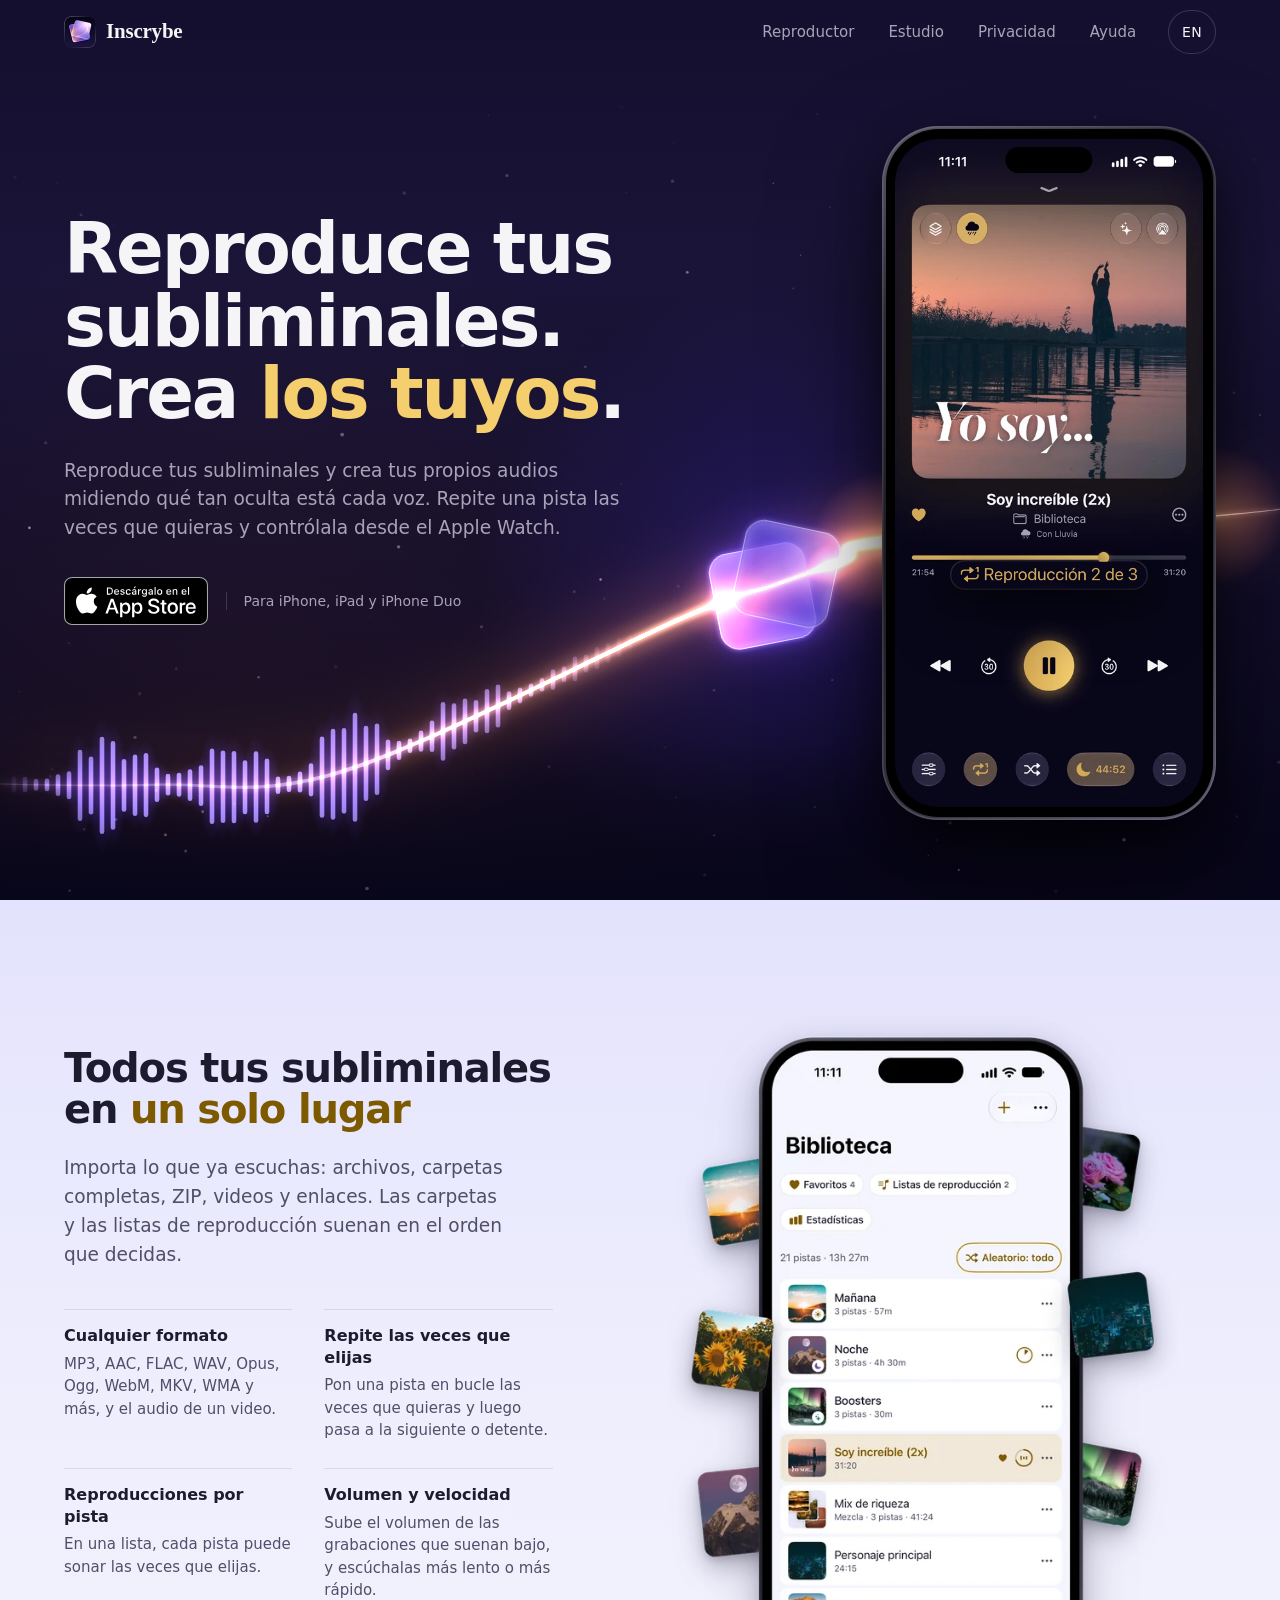
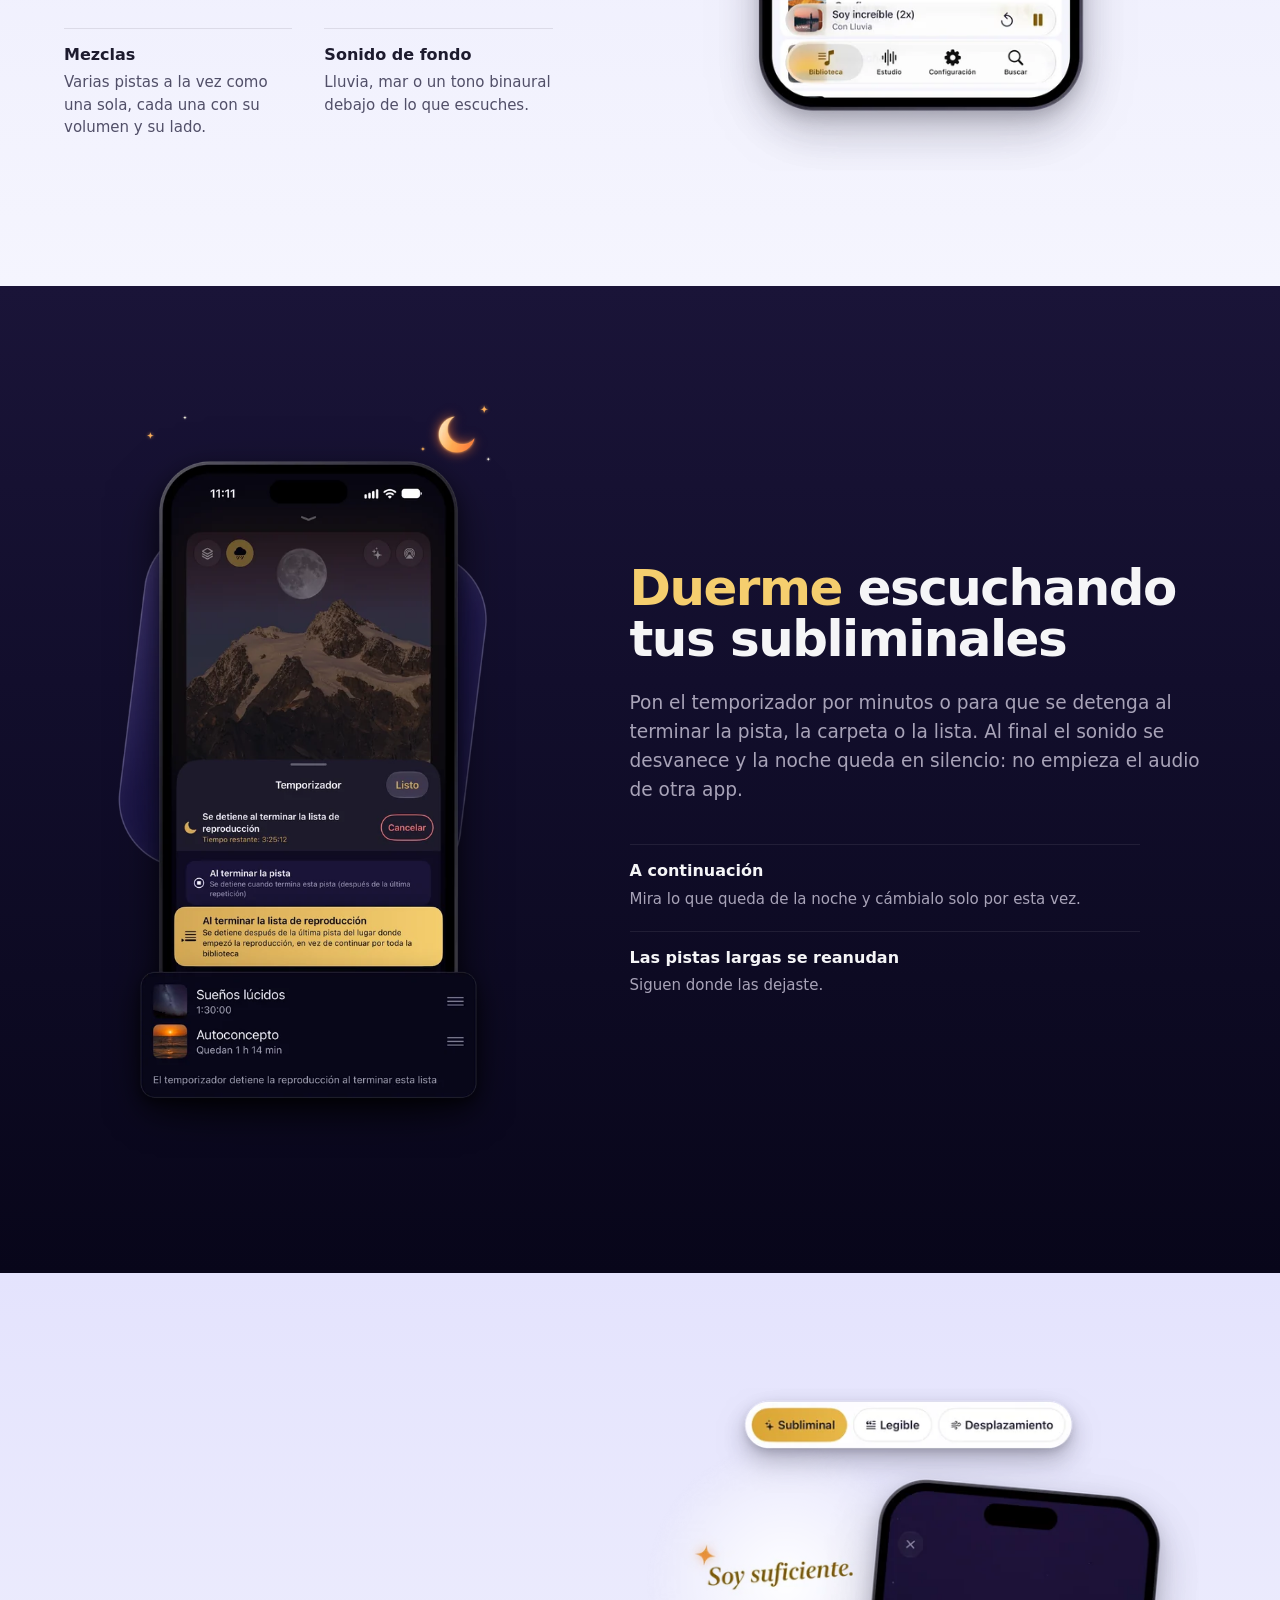
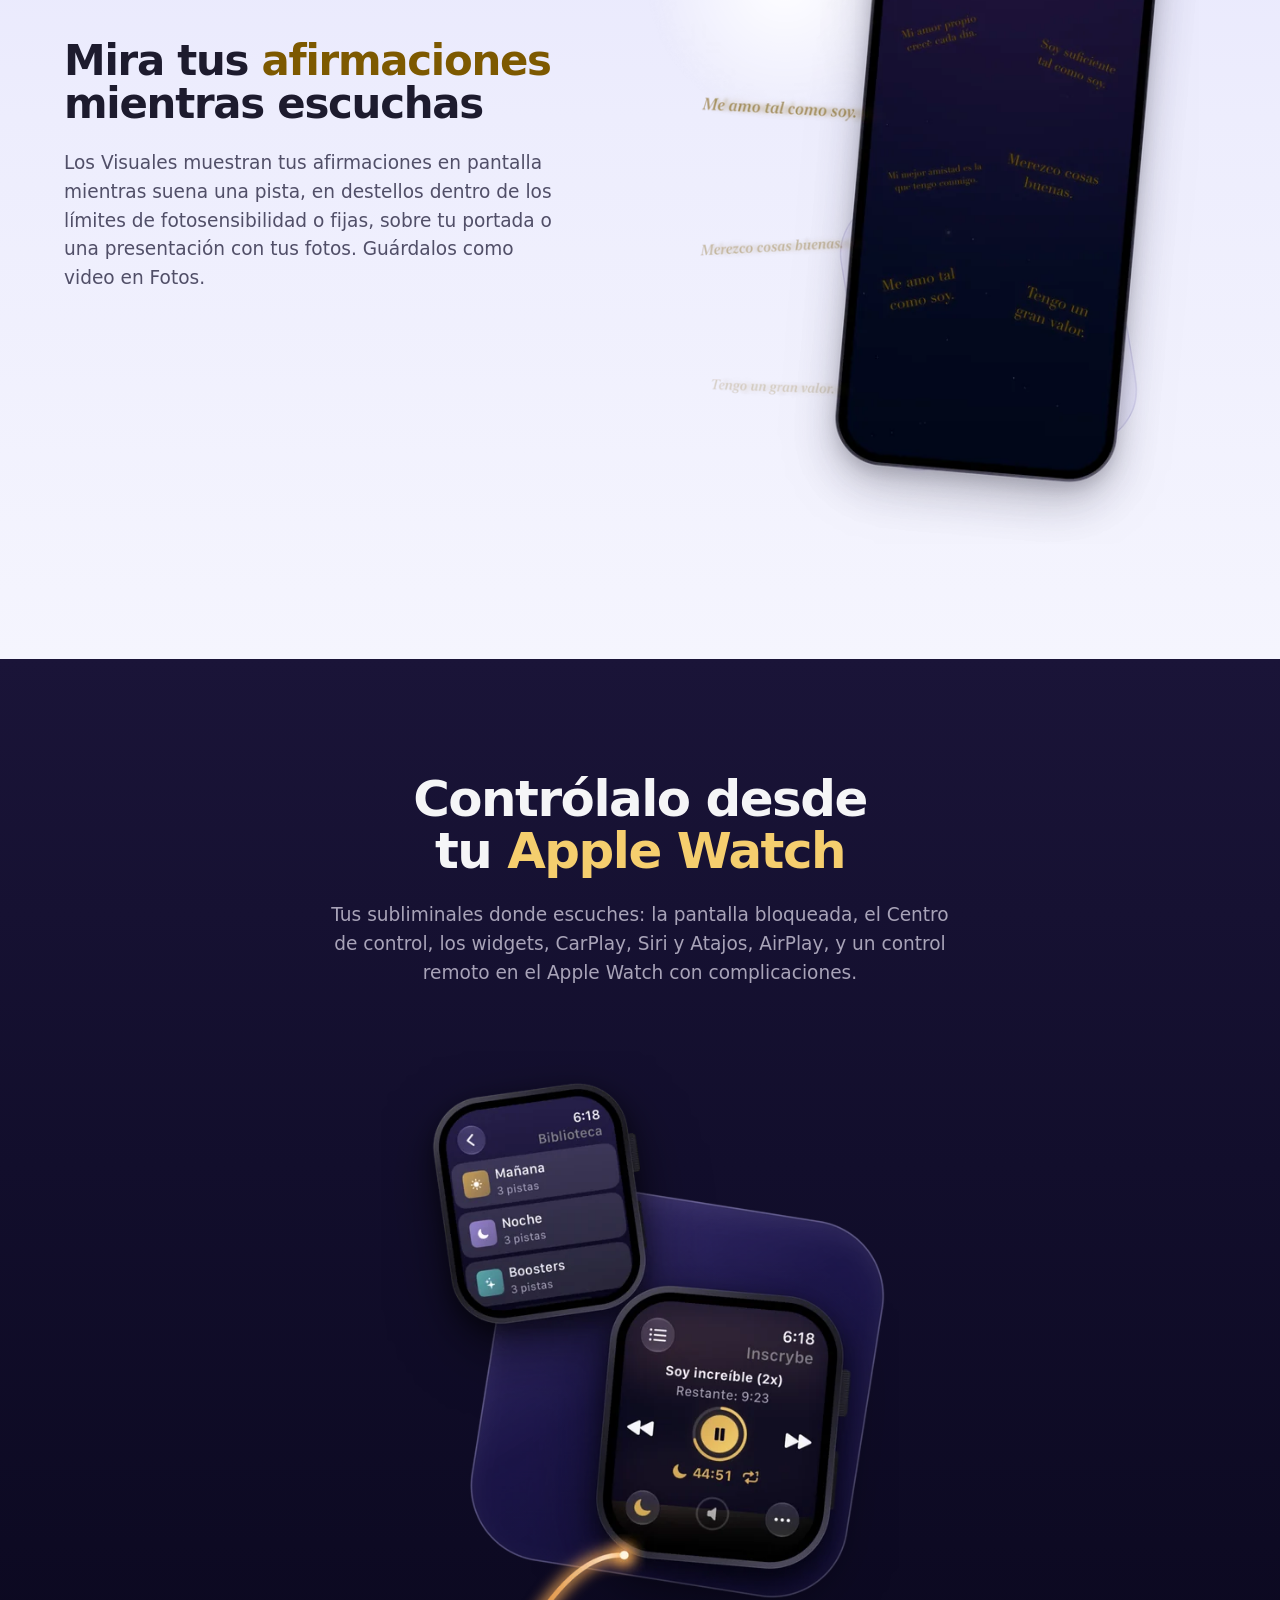
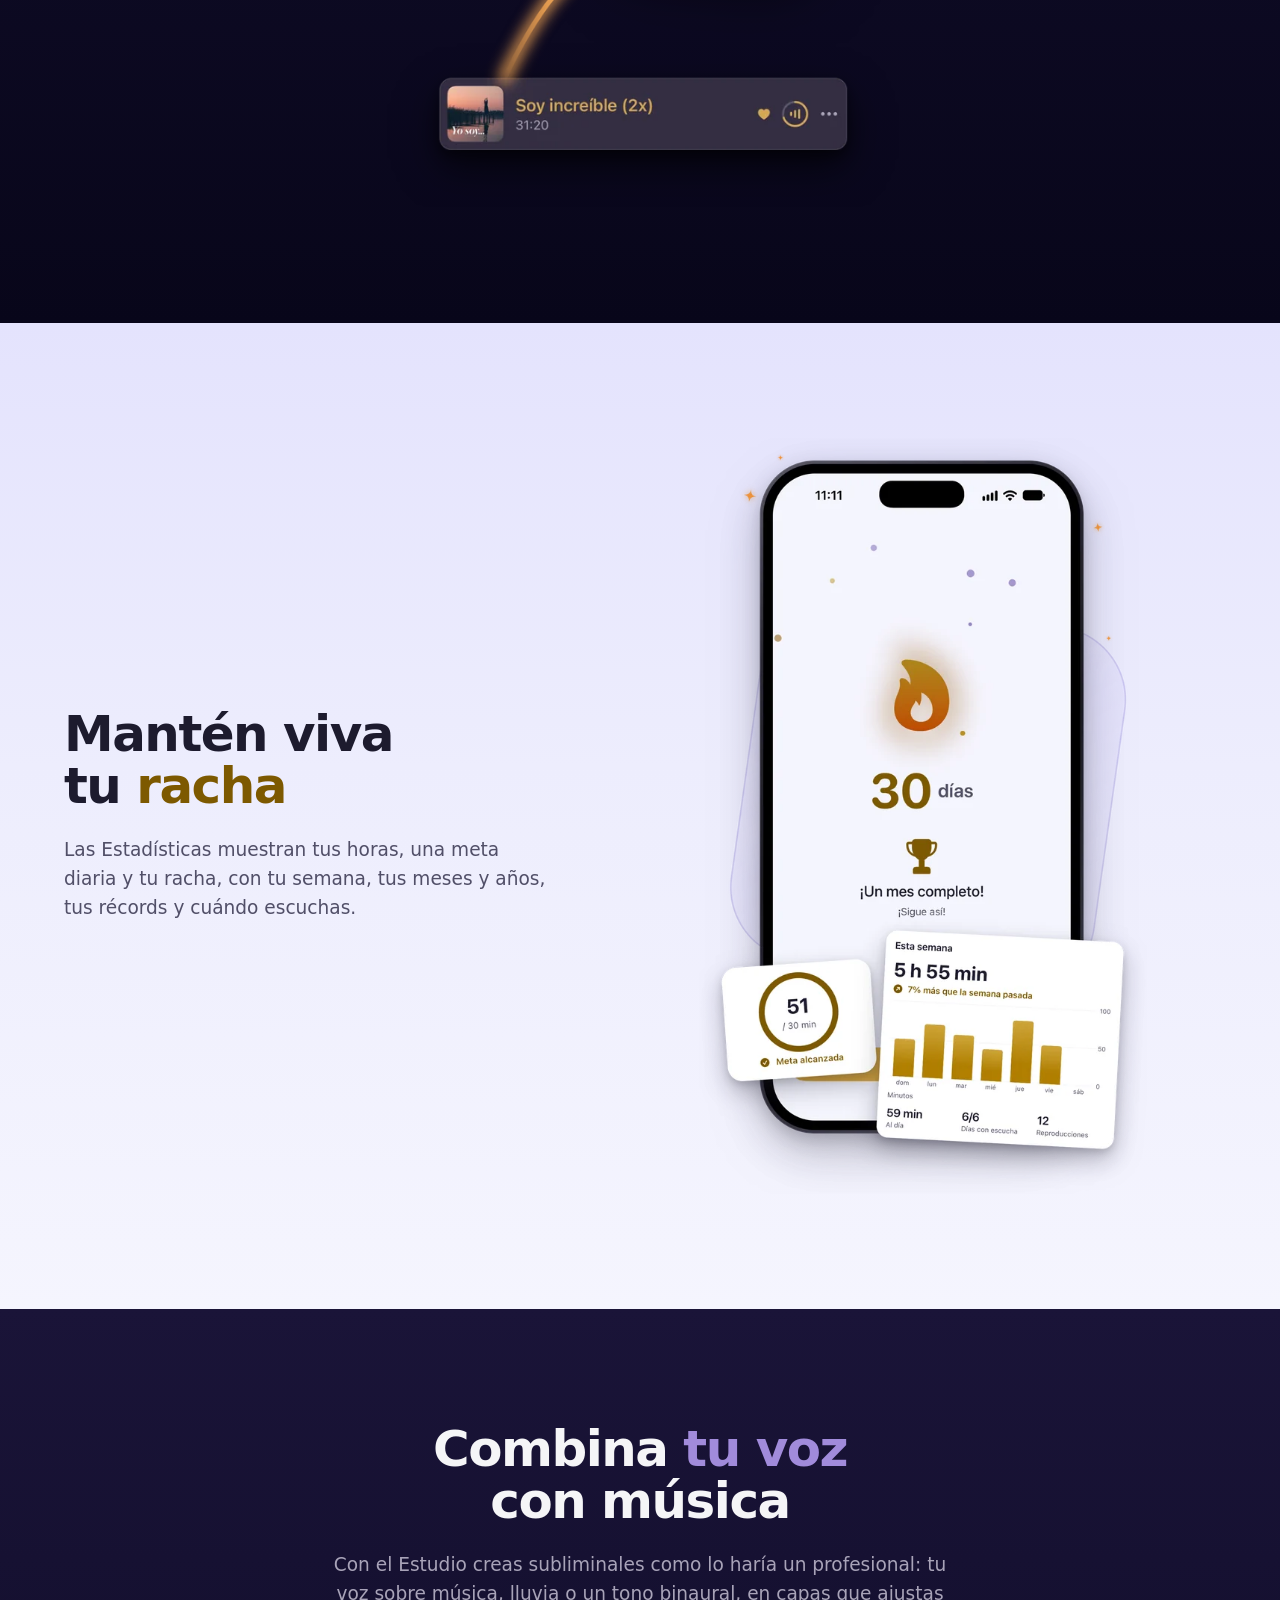
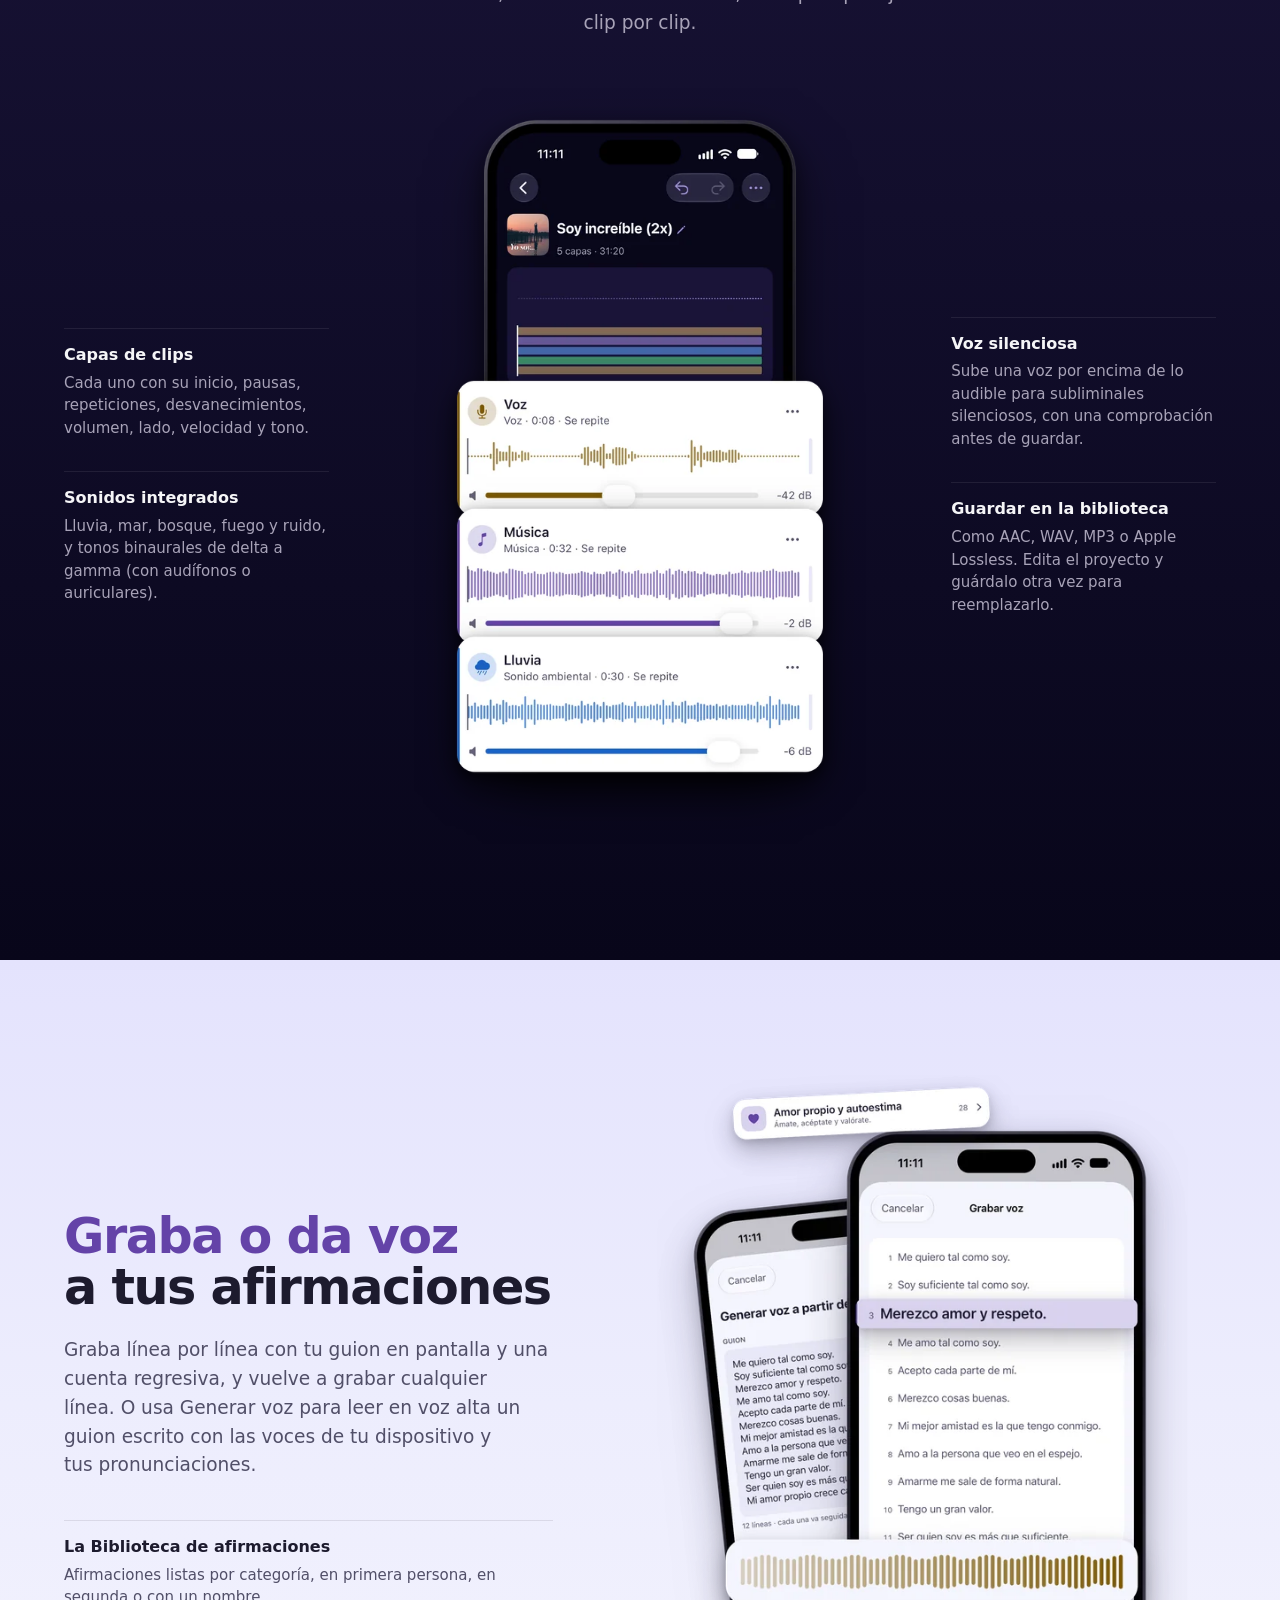
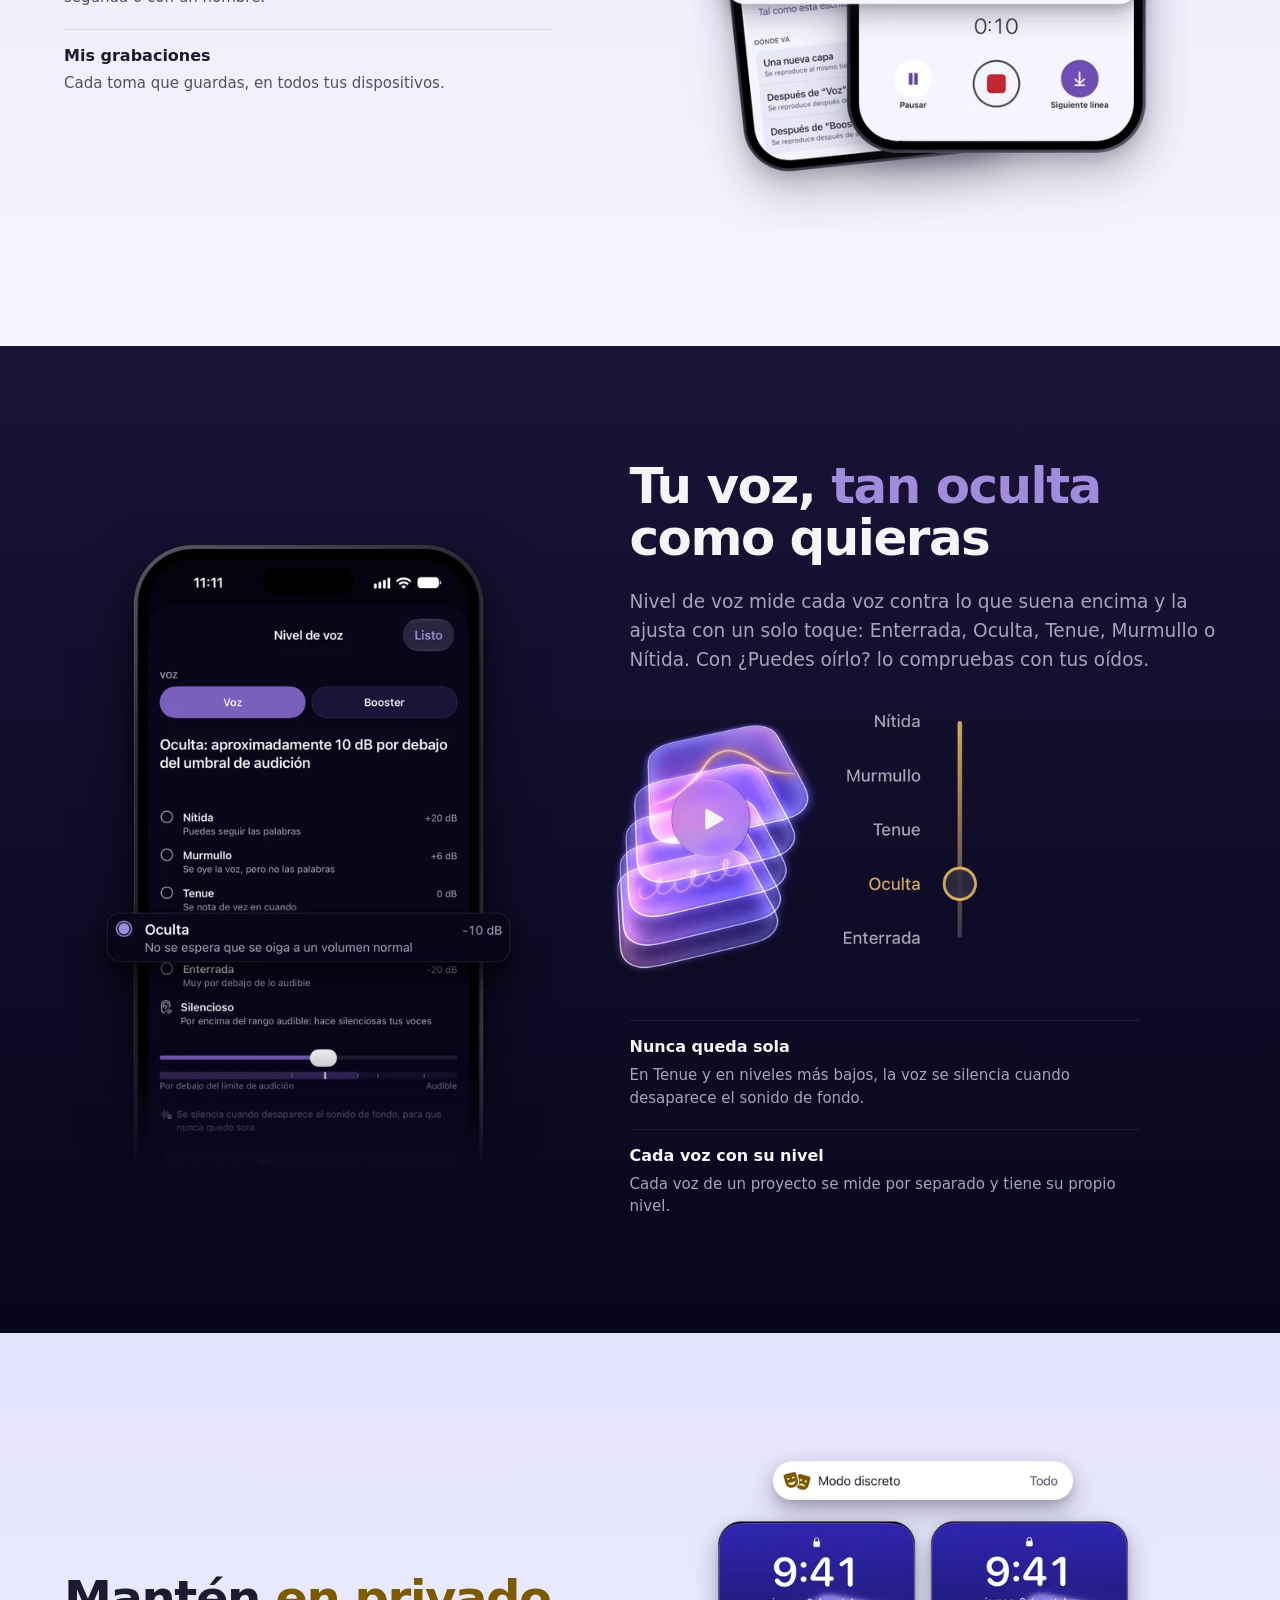
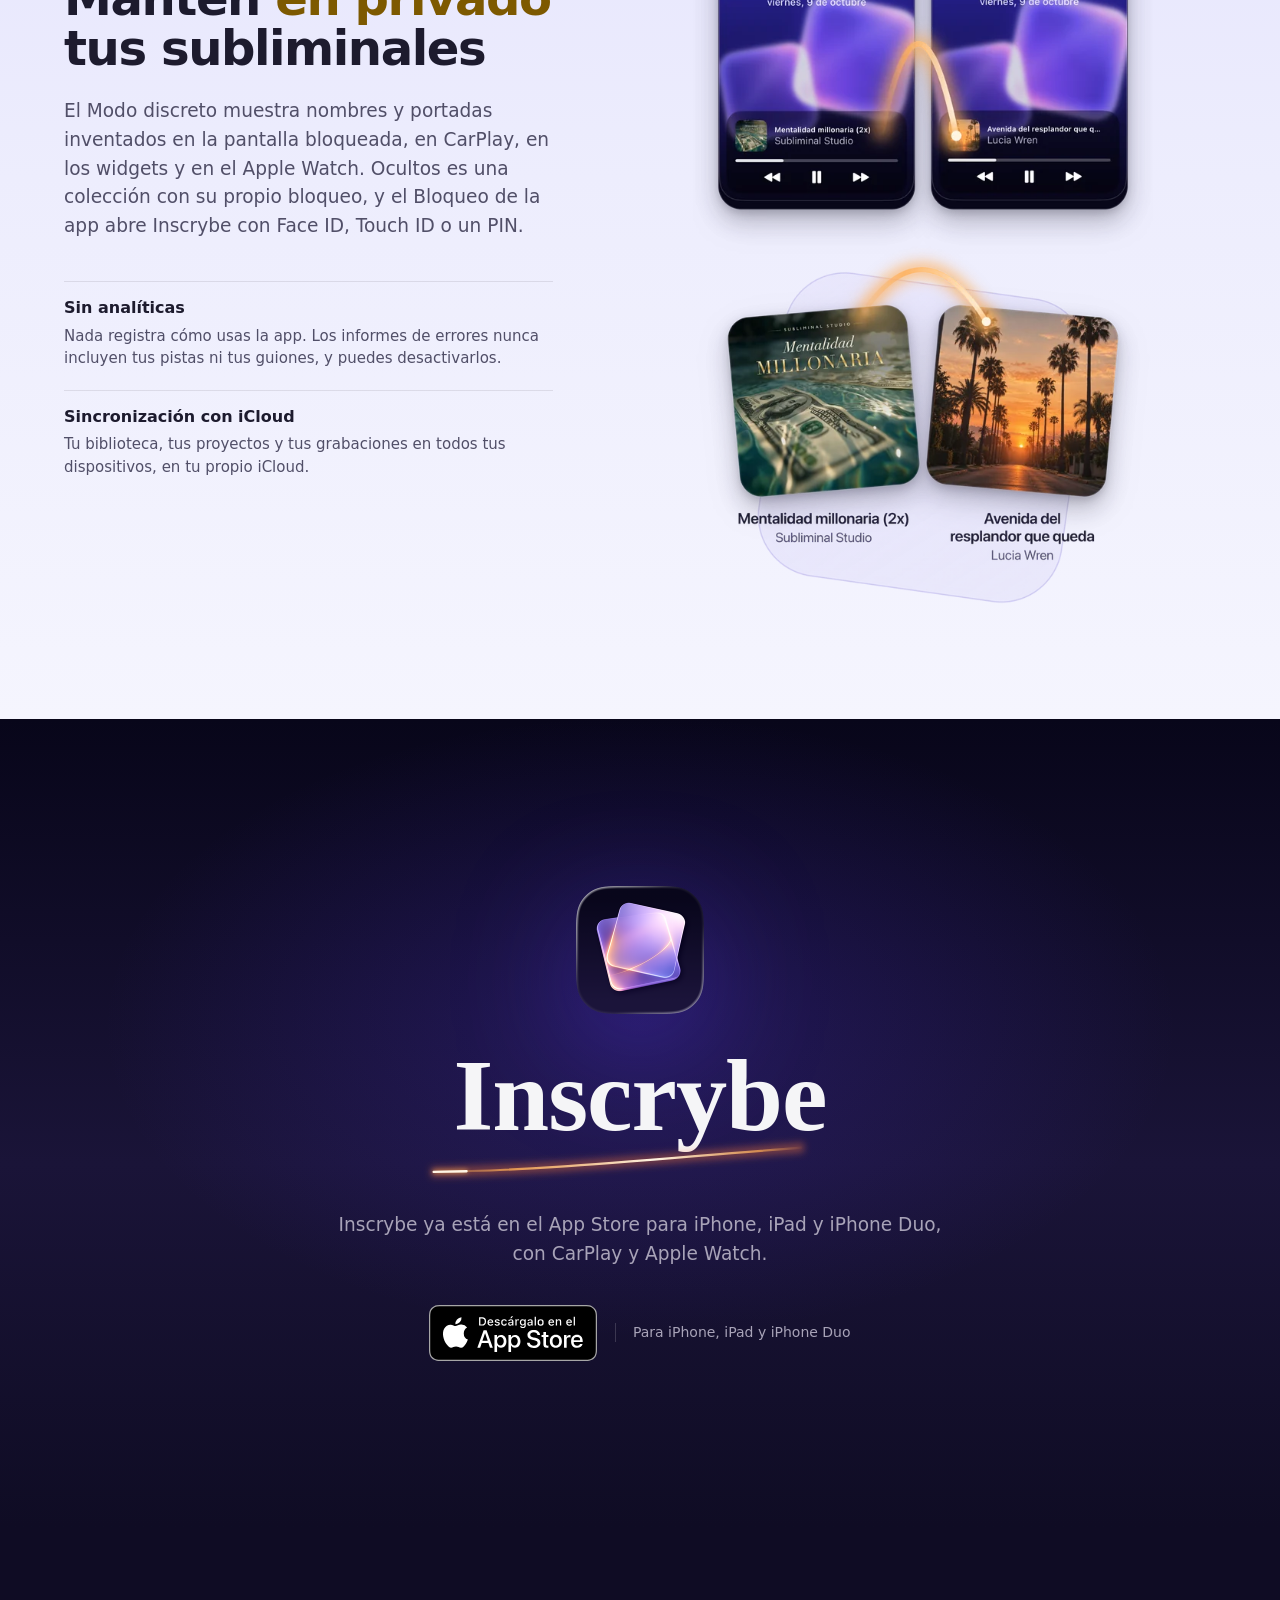
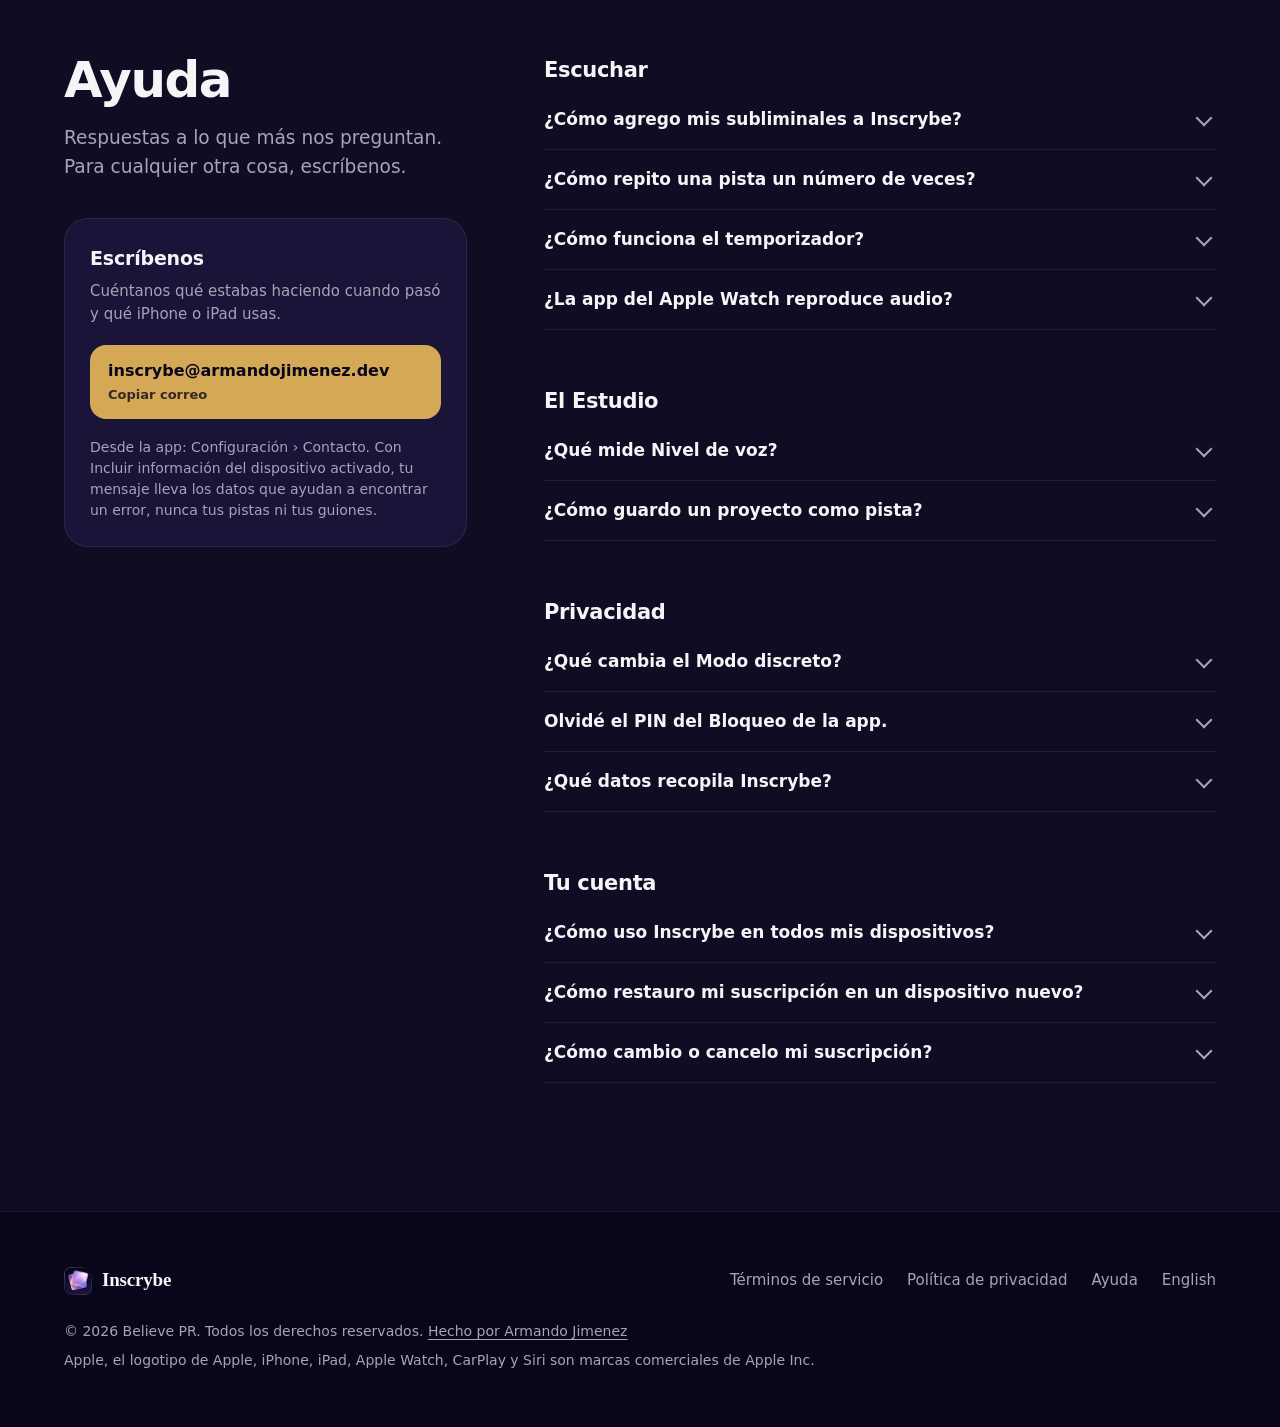
==== commit 9d612f5c: "The App Store badge links to Inscrybe Version 1.0 is on sale: the badge links to the App Store in En" ====
--- a/es/index.html
+++ b/es/index.html
@@ -11,7 +11,7 @@
   <link rel="alternate" hreflang="x-default" href="https://armandojimenez.dev/inscrybe/">
   <meta name="theme-color" content="#08061A">
   <meta name="color-scheme" content="dark light">
-  
+  <meta name="apple-itunes-app" content="app-id=6823235991">
   <meta property="og:type" content="website">
   <meta property="og:site_name" content="Inscrybe">
   <meta property="og:title" content="Inscrybe: reproduce tus subliminales, crea los tuyos">
@@ -44,7 +44,7 @@
     };
     addEventListener('resize', function () { document.querySelectorAll('[data-fit]').forEach(fit); });
   </script>
-  <script type="application/ld+json">{"@context":"https://schema.org","@type":"MobileApplication","name":"Inscrybe","alternateName":["Inscrybe: Crear Subliminales","Inscrybe reproductor de subliminales"],"description":"Reproduce tus subliminales y crea los tuyos. Repeticiones, temporizador, Apple Watch y un Estudio que mide qué tan oculta está cada voz.","applicationCategory":"MusicApplication","applicationSubCategory":"LifestyleApplication","operatingSystem":"iOS 26.1 or later","inLanguage":"es","url":"https://armandojimenez.dev/inscrybe/es/","image":"https://armandojimenez.dev/inscrybe/assets/icon-512.png","screenshot":[{"@type":"ImageObject","contentUrl":"https://armandojimenez.dev/inscrybe/assets/screens/es/player-960.webp","caption":"El reproductor de subliminales de Inscrybe con «Soy increíble (2x)», en su segunda de tres reproducciones"},{"@type":"ImageObject","contentUrl":"https://armandojimenez.dev/inscrybe/assets/web/es/library-1200.webp","caption":"La Biblioteca de Inscrybe: carpetas, una mezcla y pistas con sus portadas, con «Soy increíble (2x)» sonando"},{"@type":"ImageObject","contentUrl":"https://armandojimenez.dev/inscrybe/assets/web/es/studio-1200.webp","caption":"Un proyecto del Estudio de Inscrybe para crear subliminales: sus capas de voz, música y lluvia con sus ondas y volúmenes"},{"@type":"ImageObject","contentUrl":"https://armandojimenez.dev/inscrybe/assets/web/es/hidden-1200.webp","caption":"Nivel de voz aplicado a la voz de un proyecto, en Oculta"},{"@type":"ImageObject","contentUrl":"https://armandojimenez.dev/inscrybe/assets/web/es/privacy-1200.webp","caption":"La misma pantalla bloqueada dos veces: «Mentalidad millonaria (2x)» sonando, y como la muestra el Modo discreto, «Avenida del resplandor que queda» de Lucia Wren"}],"publisher":{"@type":"Organization","name":"Believe PR","url":"https://armandojimenez.dev/"},"author":{"@type":"Person","name":"Armando Jimenez","url":"https://armandojimenez.dev/"}}</script>
+  <script type="application/ld+json">{"@context":"https://schema.org","@type":"MobileApplication","name":"Inscrybe","alternateName":["Inscrybe: Crear Subliminales","Inscrybe reproductor de subliminales"],"description":"Reproduce tus subliminales y crea los tuyos. Repeticiones, temporizador, Apple Watch y un Estudio que mide qué tan oculta está cada voz.","applicationCategory":"MusicApplication","applicationSubCategory":"LifestyleApplication","operatingSystem":"iOS 26.1 or later","inLanguage":"es","url":"https://armandojimenez.dev/inscrybe/es/","image":"https://armandojimenez.dev/inscrybe/assets/icon-512.png","screenshot":[{"@type":"ImageObject","contentUrl":"https://armandojimenez.dev/inscrybe/assets/screens/es/player-960.webp","caption":"El reproductor de subliminales de Inscrybe con «Soy increíble (2x)», en su segunda de tres reproducciones"},{"@type":"ImageObject","contentUrl":"https://armandojimenez.dev/inscrybe/assets/web/es/library-1200.webp","caption":"La Biblioteca de Inscrybe: carpetas, una mezcla y pistas con sus portadas, con «Soy increíble (2x)» sonando"},{"@type":"ImageObject","contentUrl":"https://armandojimenez.dev/inscrybe/assets/web/es/studio-1200.webp","caption":"Un proyecto del Estudio de Inscrybe para crear subliminales: sus capas de voz, música y lluvia con sus ondas y volúmenes"},{"@type":"ImageObject","contentUrl":"https://armandojimenez.dev/inscrybe/assets/web/es/hidden-1200.webp","caption":"Nivel de voz aplicado a la voz de un proyecto, en Oculta"},{"@type":"ImageObject","contentUrl":"https://armandojimenez.dev/inscrybe/assets/web/es/privacy-1200.webp","caption":"La misma pantalla bloqueada dos veces: «Mentalidad millonaria (2x)» sonando, y como la muestra el Modo discreto, «Avenida del resplandor que queda» de Lucia Wren"}],"publisher":{"@type":"Organization","name":"Believe PR","url":"https://armandojimenez.dev/"},"author":{"@type":"Person","name":"Armando Jimenez","url":"https://armandojimenez.dev/"},"downloadUrl":"https://apps.apple.com/app/id6823235991","installUrl":"https://apps.apple.com/app/id6823235991","sameAs":["https://apps.apple.com/app/id6823235991"]}</script>
   <script src="../behavior.js?v=8fca79352f" defer></script>
   <script src="../light.js?v=c4f4e980da" defer></script>
   <script>window.LANDING_STRINGS = {"copied":"Correo copiado"};</script>
@@ -76,7 +76,7 @@
         <div class="hero__text">
           <h1 id="hero-title" data-fit><span class="line">Reproduce tus subliminales.</span> <span class="line">Crea <span class="accent">los tuyos</span>.</span></h1>
           <p class="lead">Reproduce tus subliminales y crea tus propios audios midiendo qué tan oculta está cada voz. Repite una pista las veces que quieras y contrólala desde el Apple Watch.</p>
-          <div class="get get--hero"><span class="store-badge store-badge--soon" data-store="apple" aria-disabled="true"><img src="../assets/app-store-badge-es.svg" alt="Próximamente en el App Store" height="48" width="144"></span><p class="get__label"><span class="get__soon">Próximamente</span><span class="get__devices">Para iPhone, iPad y iPhone Duo</span></p></div>
+          <div class="get get--hero"><a class="store-badge" data-store="apple" href="https://apps.apple.com/app/id6823235991" target="_blank" rel="noopener"><img src="../assets/app-store-badge-es.svg" alt="Descárgalo en el App Store" height="48" width="144"></a><p class="get__label"><span class="get__devices">Para iPhone, iPad y iPhone Duo</span></p></div>
           <script>fit(document.getElementById('hero-title'))</script>
         </div>
         <div class="hero__glass" data-glass aria-hidden="true"></div>
@@ -218,8 +218,8 @@
         <path d="M4 46 C 180 44, 330 30, 596 12" fill="none" stroke="url(#ml-core)" stroke-width="3" stroke-linecap="round"/>
         <path class="mark-line__comet" d="M4 46 C 180 44, 330 30, 596 12" pathLength="100" fill="none" stroke="#FFF5E4" stroke-width="3.2" stroke-linecap="round"/>
       </svg></h2>
-      <p class="lead">Inscrybe llega pronto al App Store para iPhone, iPad y iPhone Duo, con CarPlay y Apple Watch.</p>
-      <div class="get get--cta"><span class="store-badge store-badge--soon" data-store="apple" aria-disabled="true"><img src="../assets/app-store-badge-es.svg" alt="Próximamente en el App Store" height="56" width="168"></span><p class="get__label"><span class="get__soon">Próximamente</span><span class="get__devices">Para iPhone, iPad y iPhone Duo</span></p></div>
+      <p class="lead">Inscrybe ya está en el App Store para iPhone, iPad y iPhone Duo, con CarPlay y Apple Watch.</p>
+      <div class="get get--cta"><a class="store-badge" data-store="apple" href="https://apps.apple.com/app/id6823235991" target="_blank" rel="noopener"><img src="../assets/app-store-badge-es.svg" alt="Descárgalo en el App Store" height="56" width="168"></a><p class="get__label"><span class="get__devices">Para iPhone, iPad y iPhone Duo</span></p></div>
     </section>
 
     <section class="support" id="support" aria-labelledby="support-title">
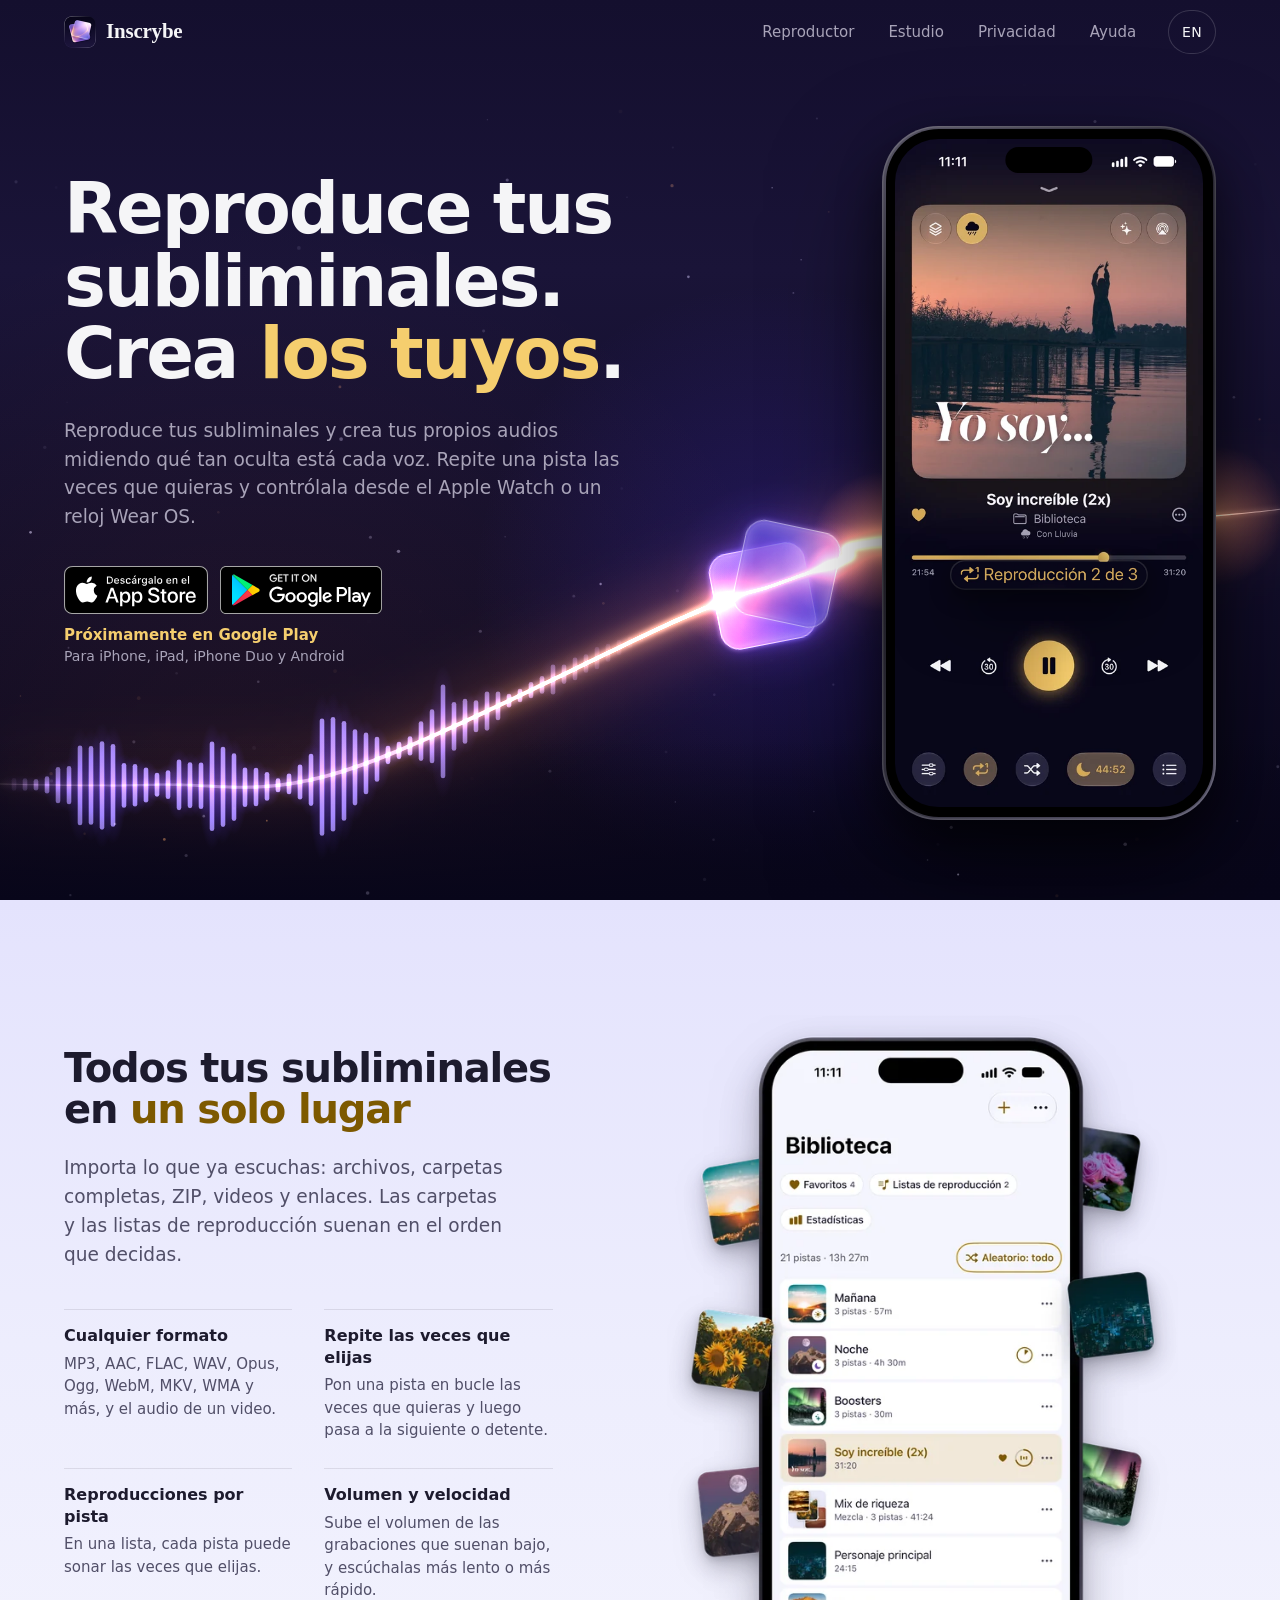
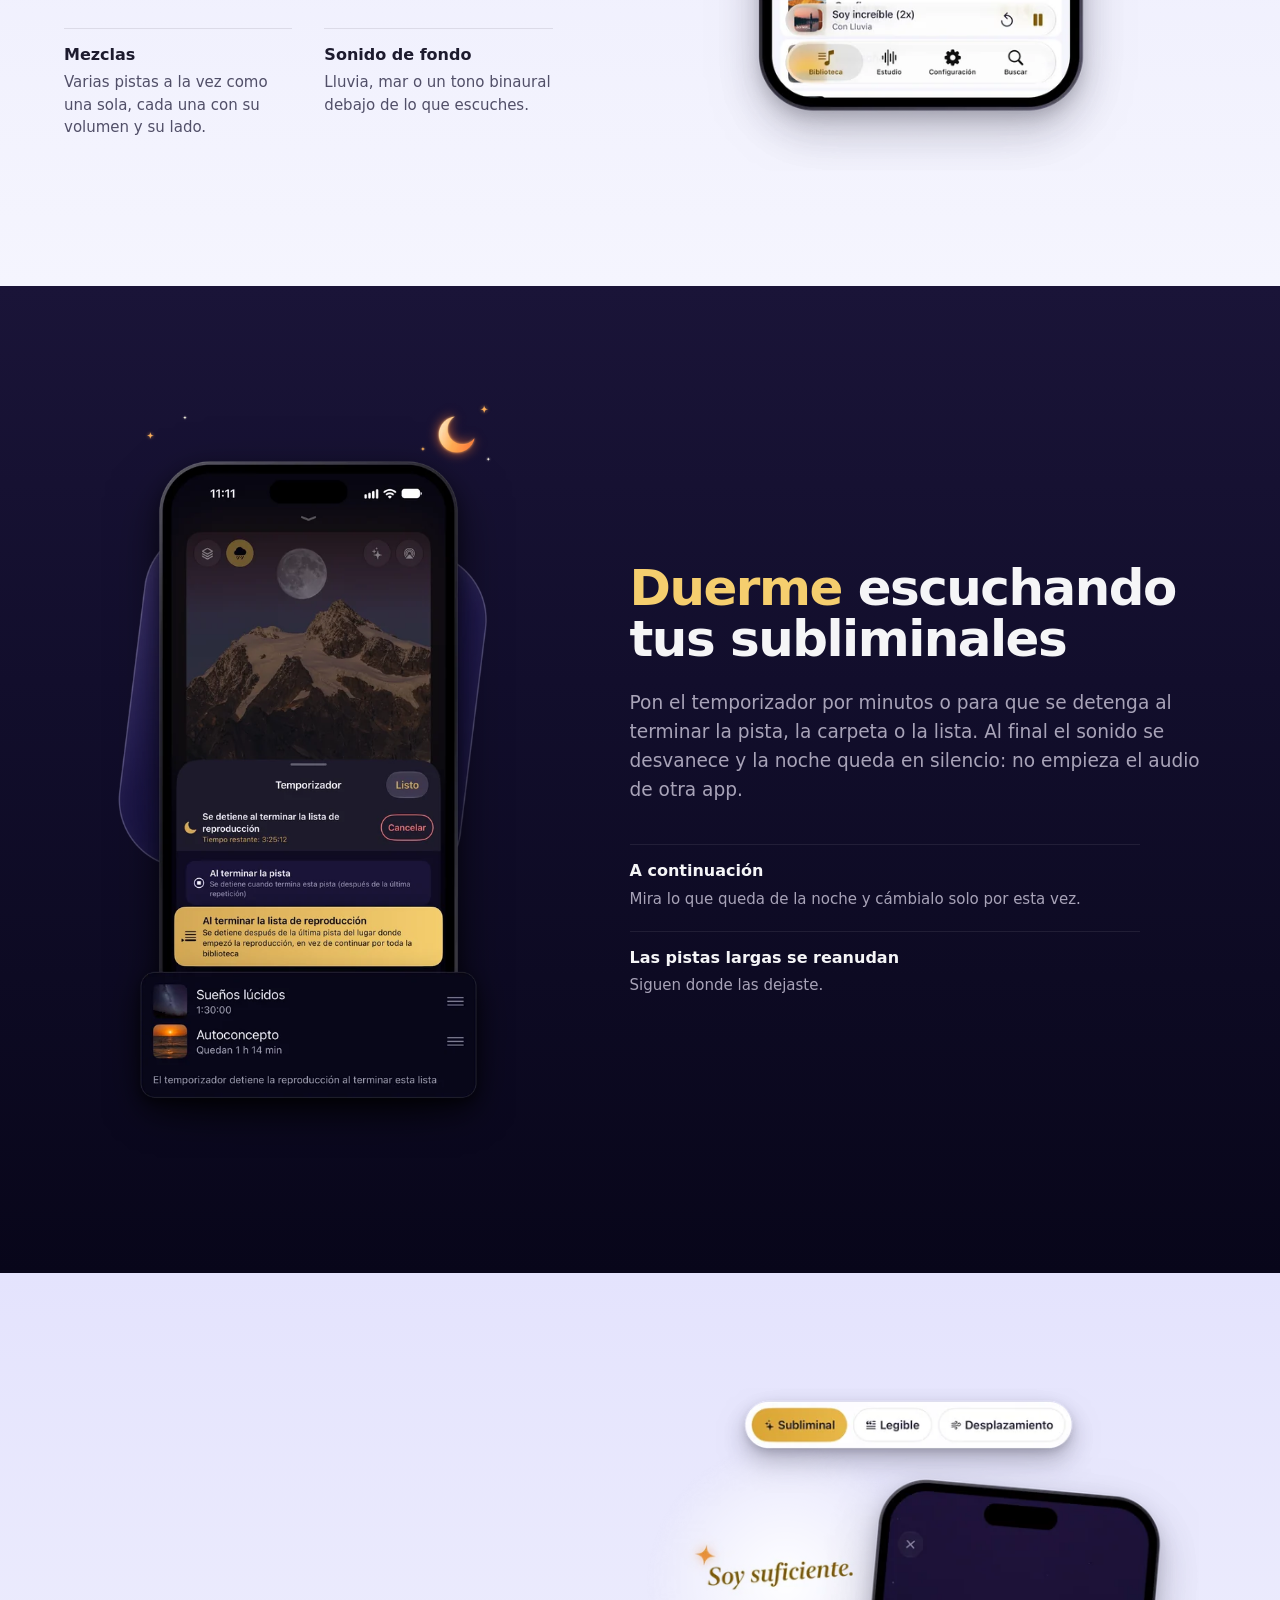
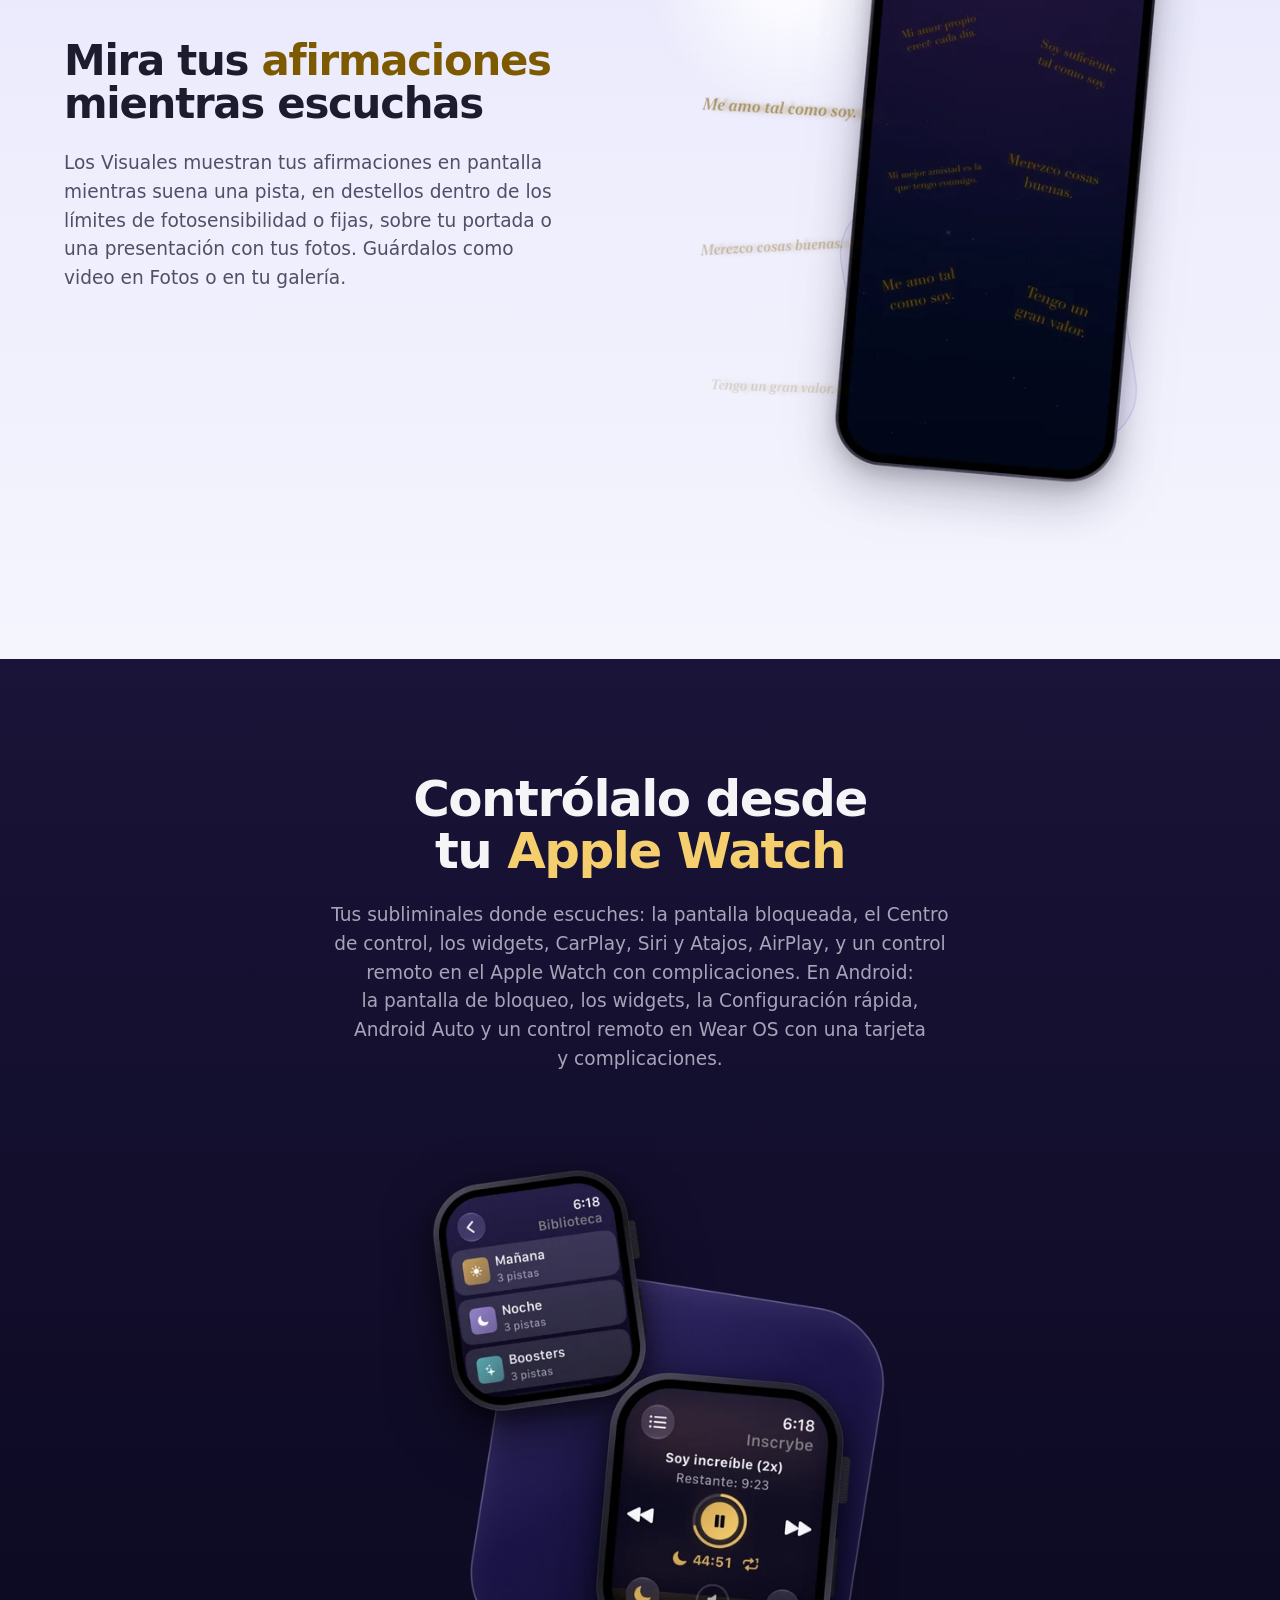
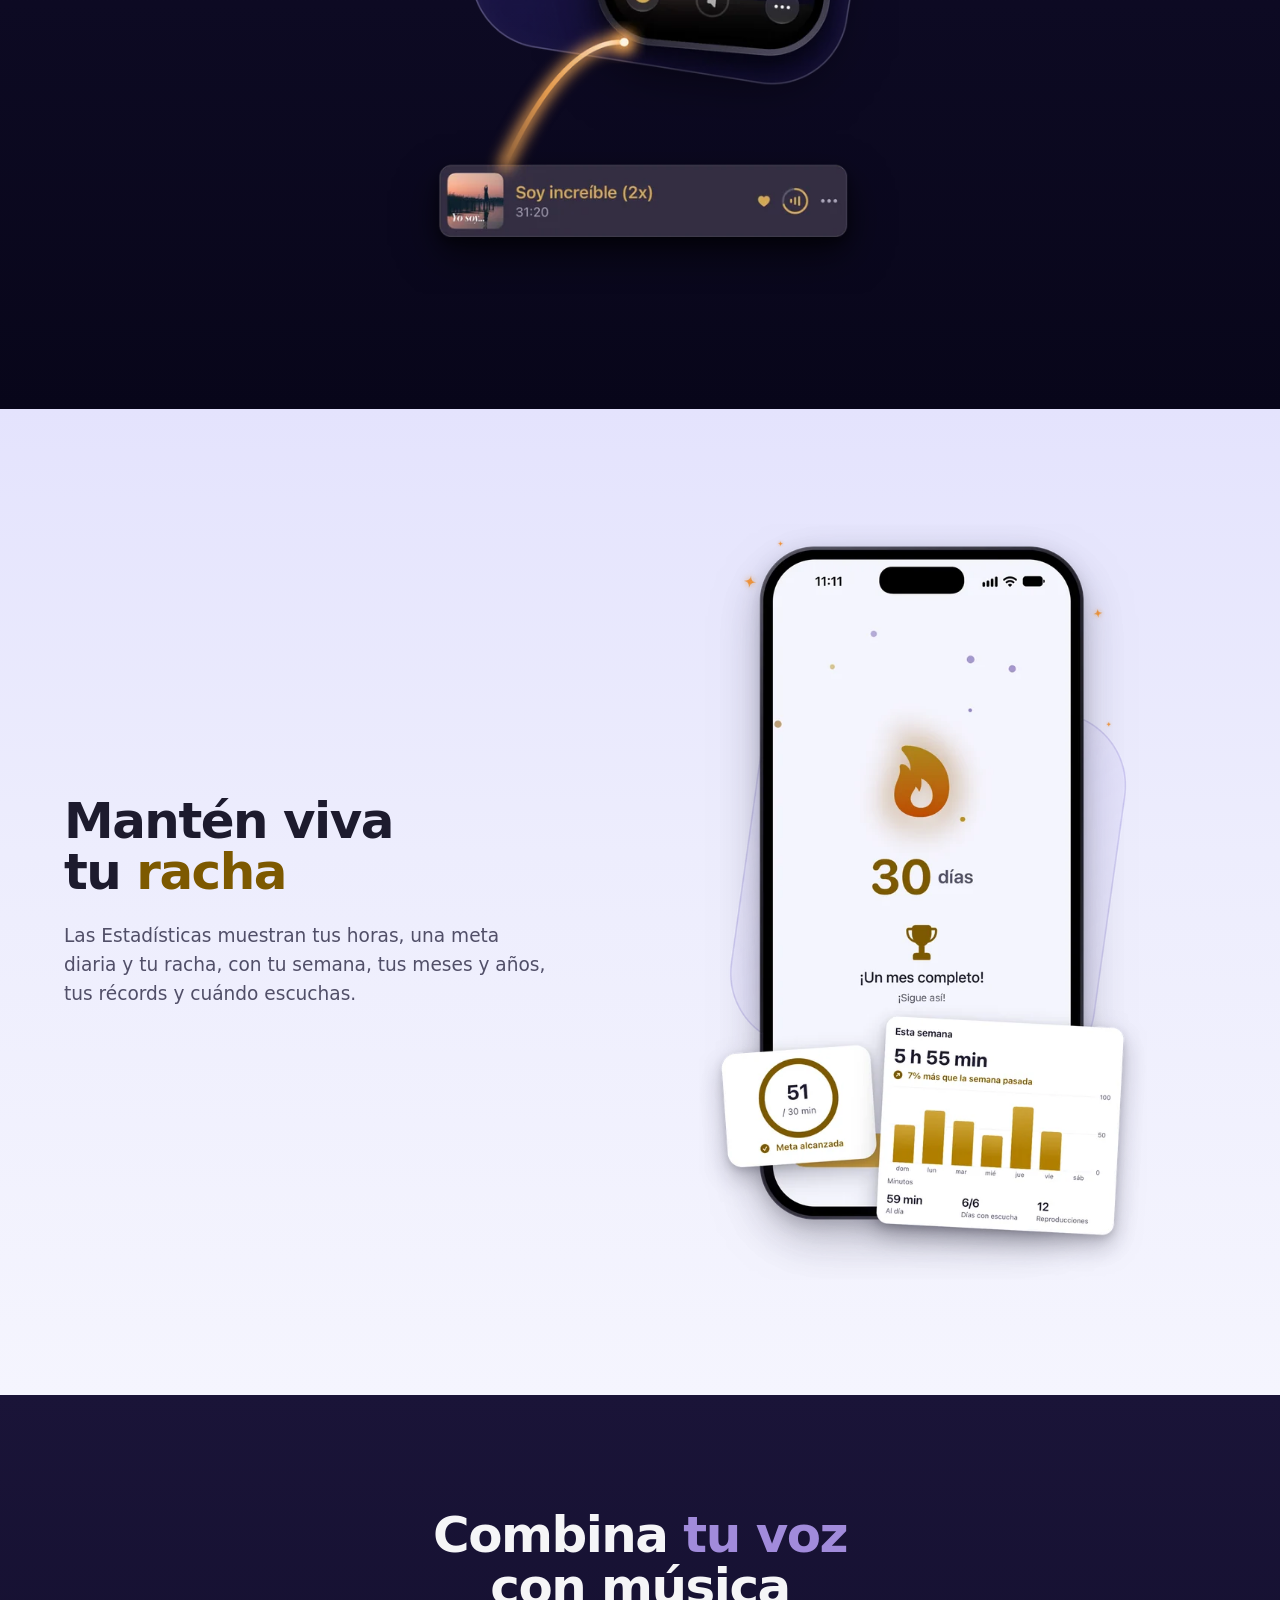
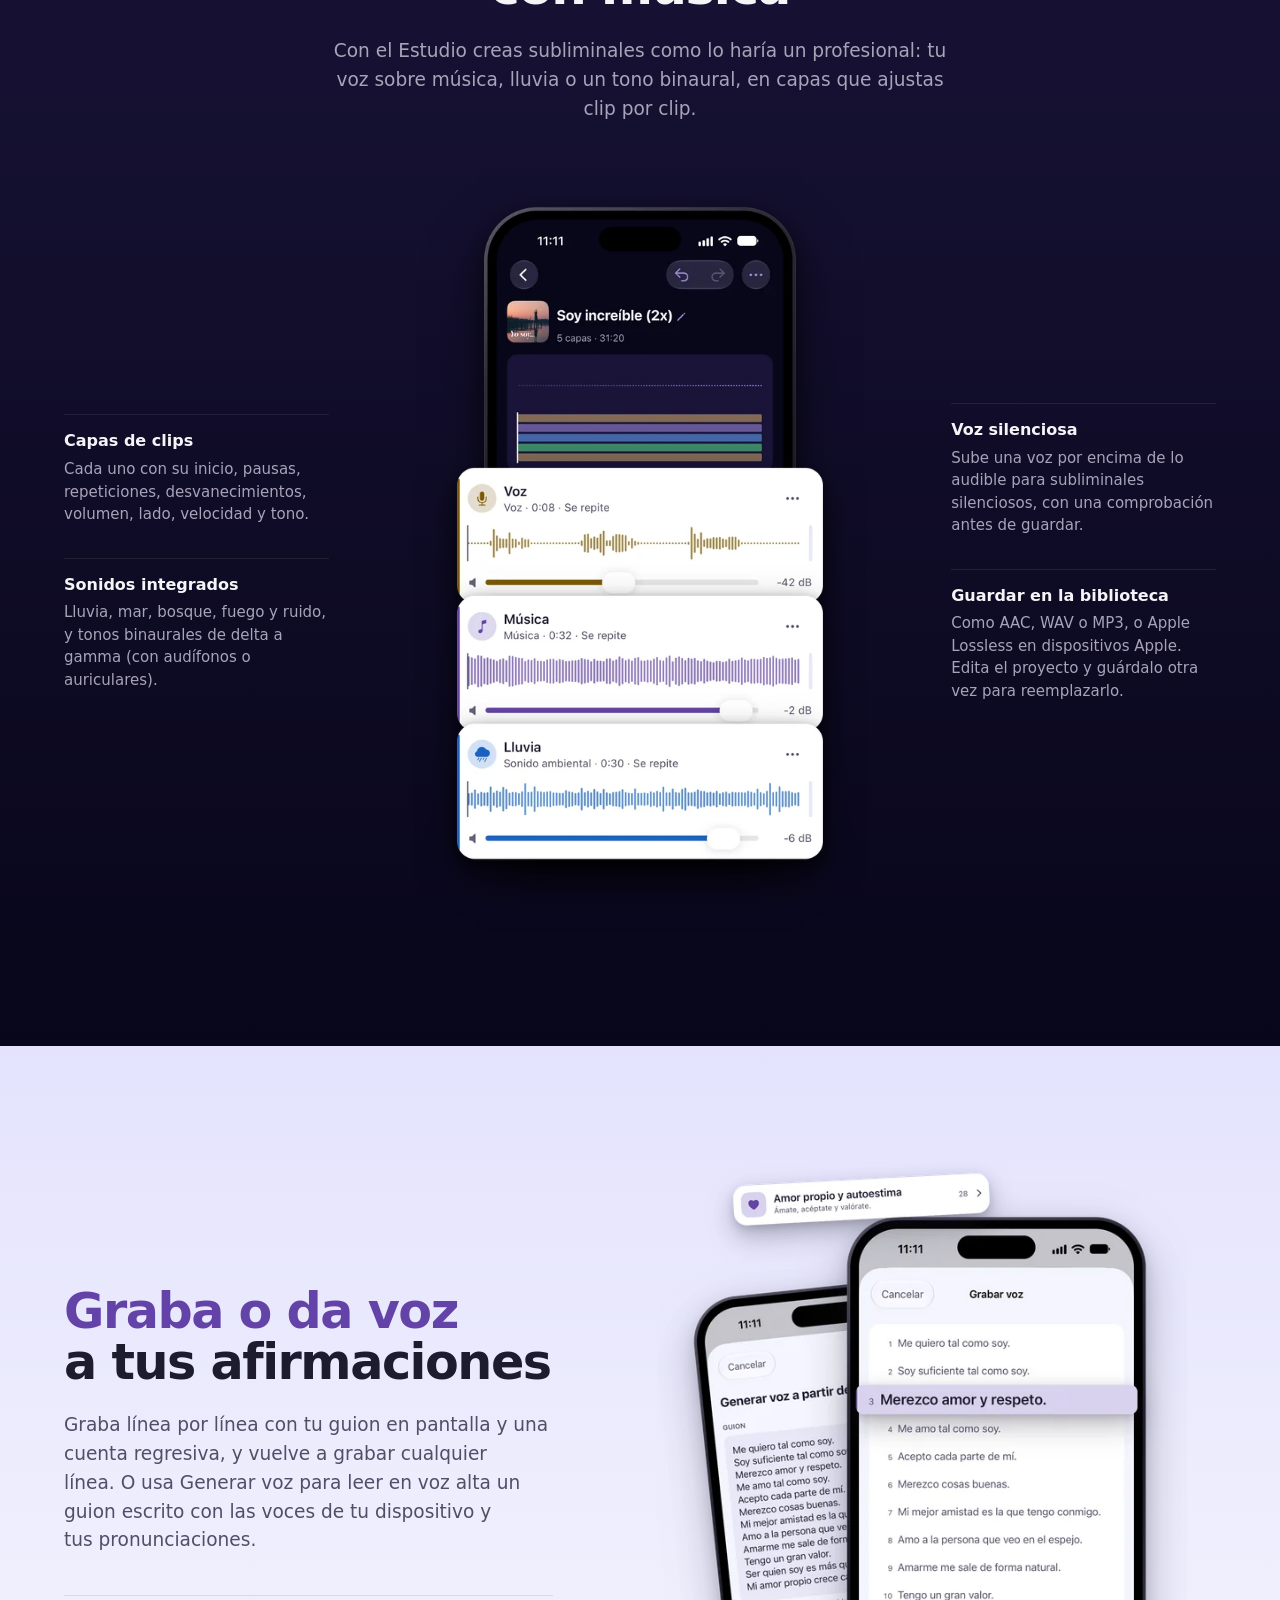
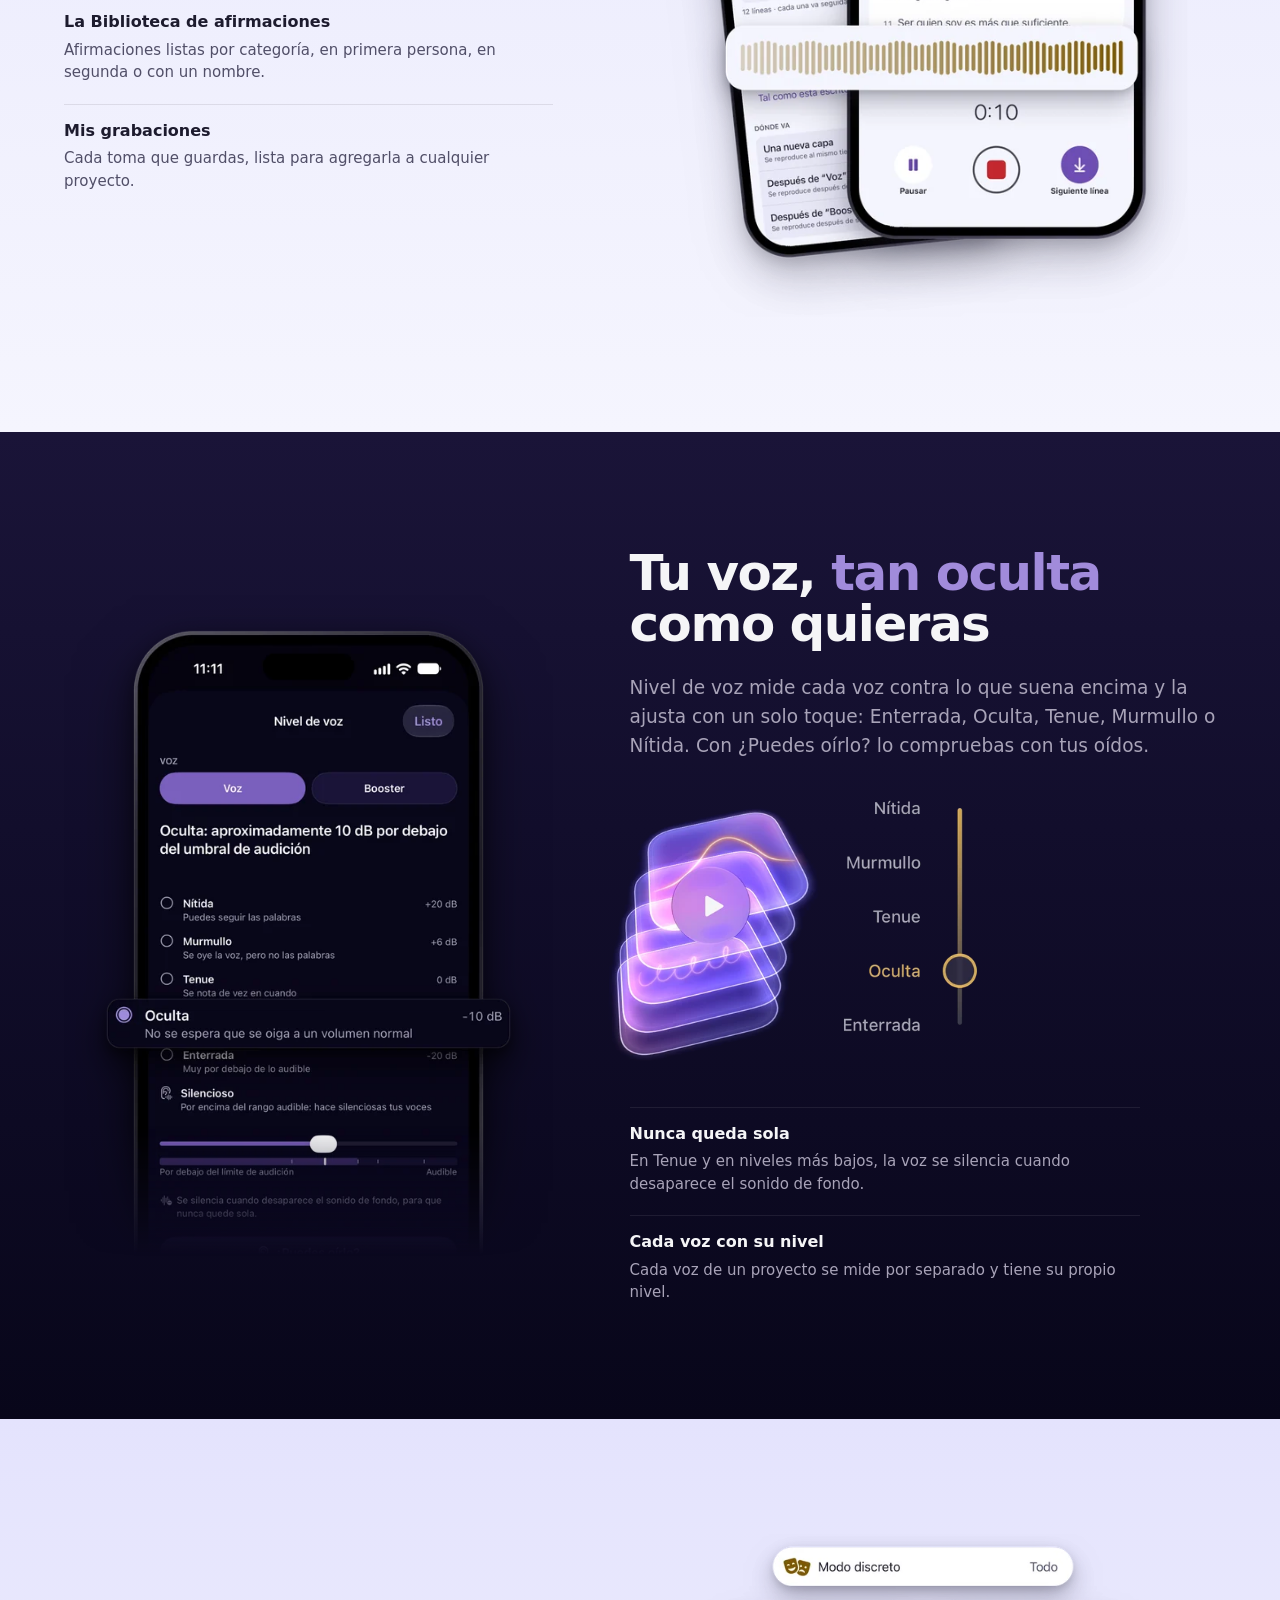
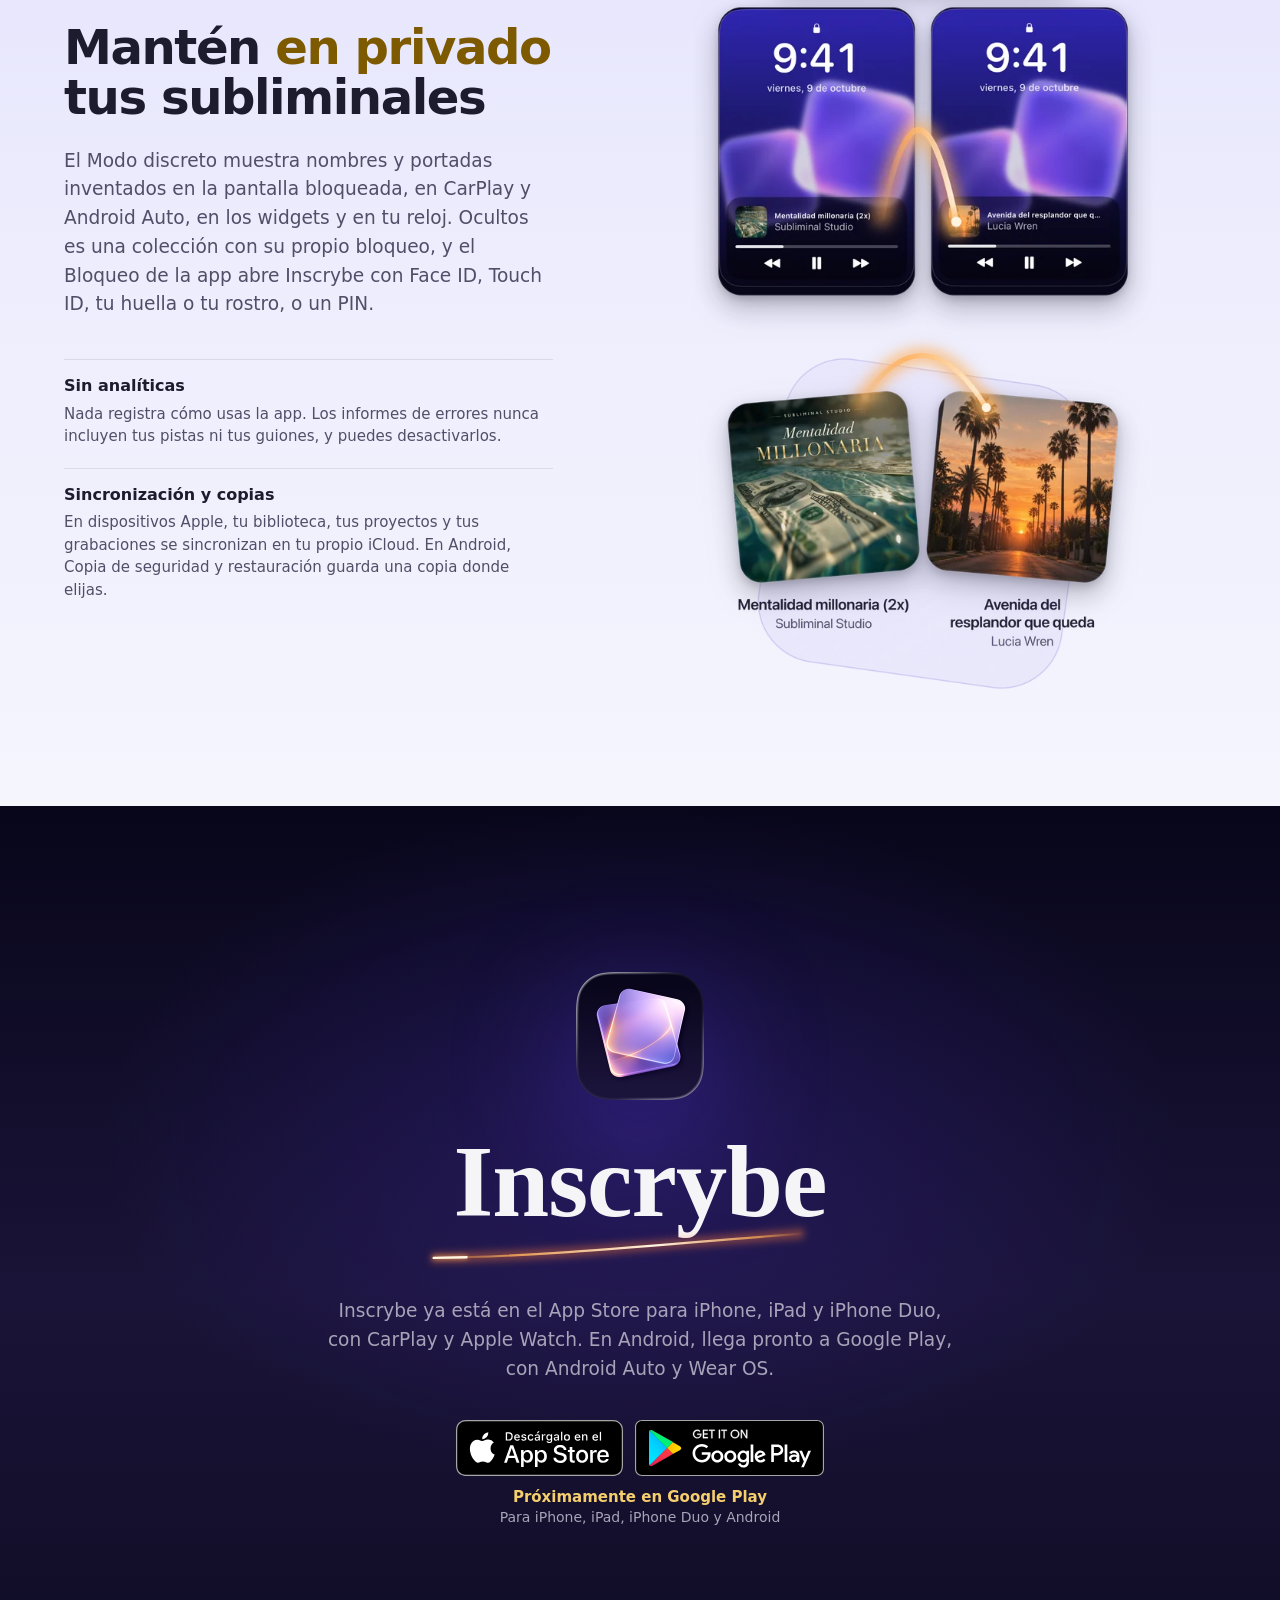
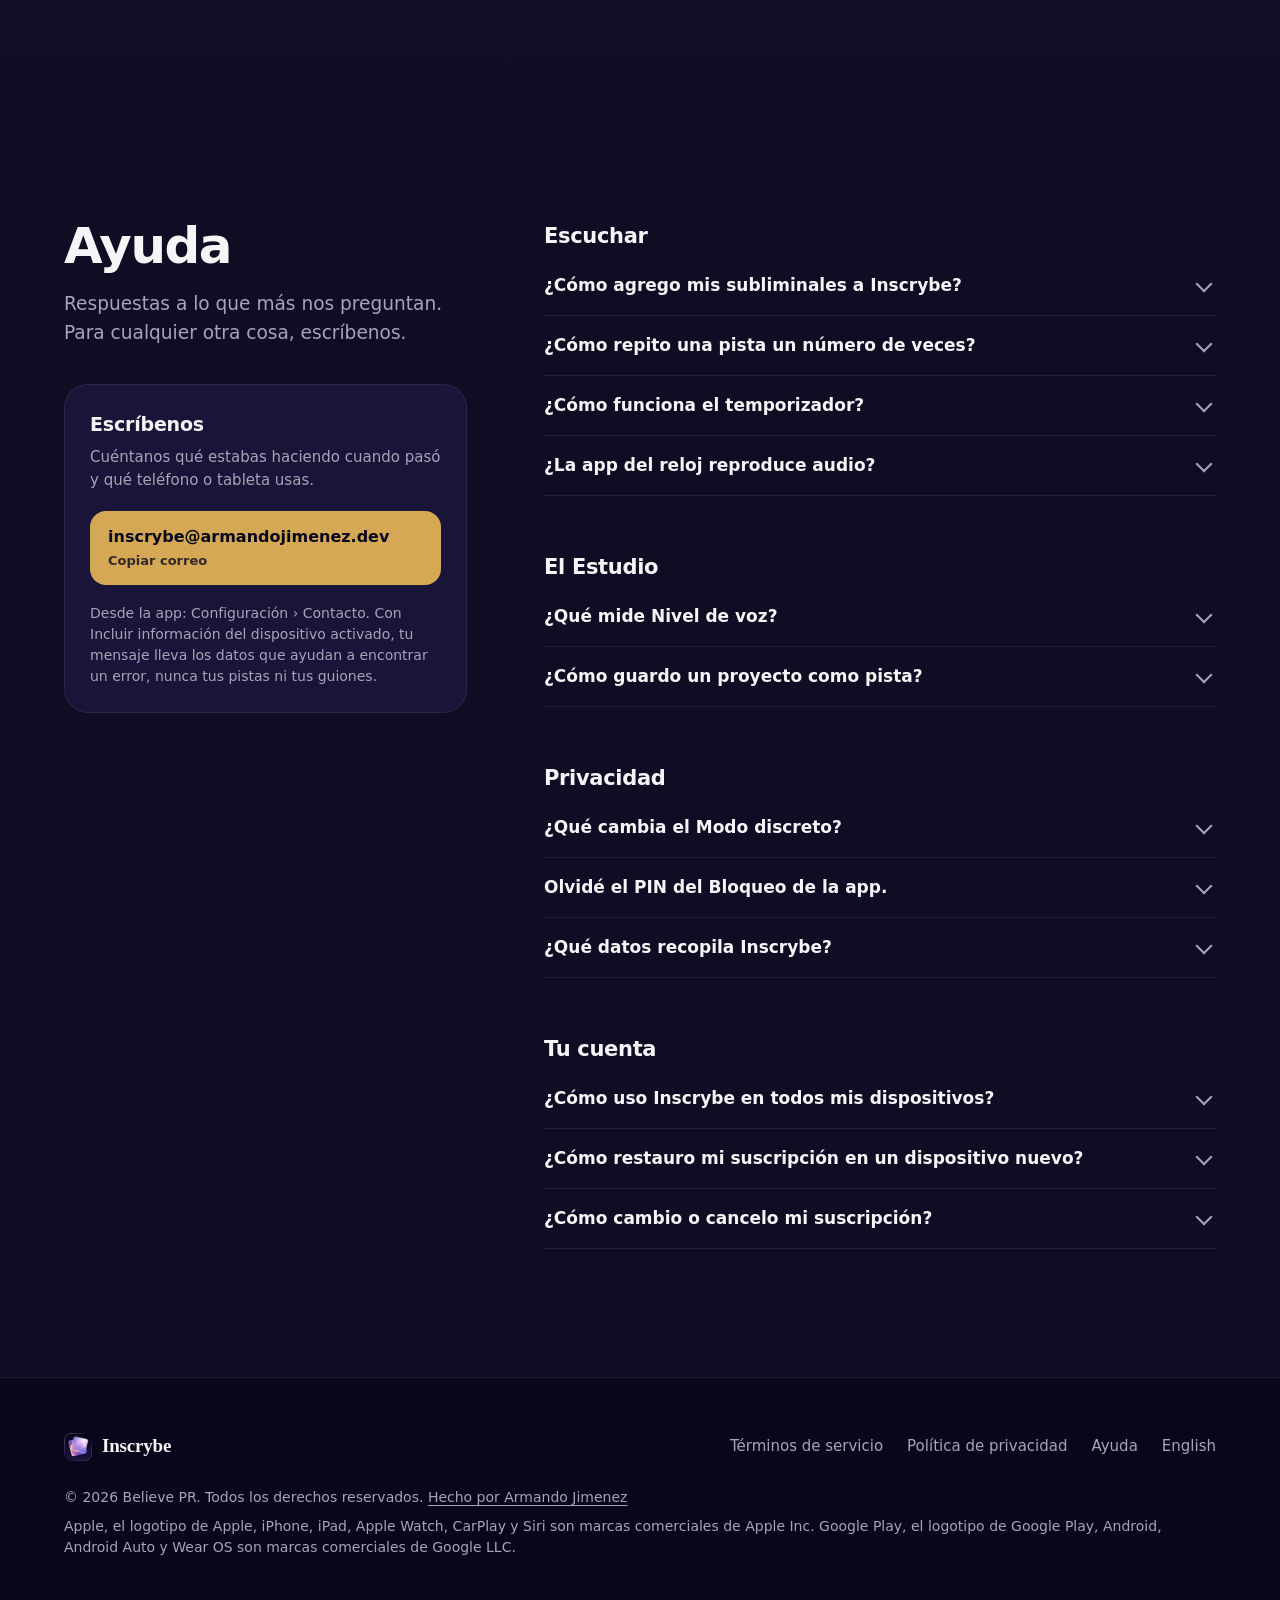
==== commit 9cc1d412: "Android: the Google Play badge and both apps' words Beside the App Store badge, Google Play's: "Comi" ====
--- a/es/index.html
+++ b/es/index.html
@@ -3,8 +3,8 @@
 <head>
   <meta charset="utf-8">
   <meta name="viewport" content="width=device-width, initial-scale=1, viewport-fit=cover">
-  <title>Inscrybe: crear subliminales y reproducirlos en iPhone</title>
-  <meta name="description" content="Reproduce tus subliminales y crea los tuyos. Repeticiones, temporizador, Apple Watch y un Estudio que mide qué tan oculta está cada voz.">
+  <title>Inscrybe: crear subliminales y reproducirlos en iPhone y Android</title>
+  <meta name="description" content="Reproduce tus subliminales y crea los tuyos. Repeticiones, temporizador, Apple Watch y Wear OS, y un Estudio que mide qué tan oculta está cada voz.">
   <link rel="canonical" href="https://armandojimenez.dev/inscrybe/es/">
   <link rel="alternate" hreflang="en" href="https://armandojimenez.dev/inscrybe/">
   <link rel="alternate" hreflang="es" href="https://armandojimenez.dev/inscrybe/es/">
@@ -15,7 +15,7 @@
   <meta property="og:type" content="website">
   <meta property="og:site_name" content="Inscrybe">
   <meta property="og:title" content="Inscrybe: reproduce tus subliminales, crea los tuyos">
-  <meta property="og:description" content="Reproduce tus subliminales y crea los tuyos. Repeticiones, temporizador, Apple Watch y un Estudio que mide qué tan oculta está cada voz.">
+  <meta property="og:description" content="Reproduce tus subliminales y crea los tuyos. Repeticiones, temporizador, Apple Watch y Wear OS, y un Estudio que mide qué tan oculta está cada voz.">
   <meta property="og:url" content="https://armandojimenez.dev/inscrybe/es/">
   <meta property="og:locale" content="es_MX">
   <meta property="og:locale:alternate" content="en_US">
@@ -25,12 +25,12 @@
   <meta property="og:image:alt" content="Los dos planos de cristal del icono de Inscrybe con una línea de luz que los atraviesa">
   <meta name="twitter:card" content="summary_large_image">
   <meta name="twitter:title" content="Inscrybe: reproduce tus subliminales, crea los tuyos">
-  <meta name="twitter:description" content="Reproduce tus subliminales y crea los tuyos. Repeticiones, temporizador, Apple Watch y un Estudio que mide qué tan oculta está cada voz.">
+  <meta name="twitter:description" content="Reproduce tus subliminales y crea los tuyos. Repeticiones, temporizador, Apple Watch y Wear OS, y un Estudio que mide qué tan oculta está cada voz.">
   <meta name="twitter:image" content="https://armandojimenez.dev/inscrybe/assets/og-es.png">
   <link rel="icon" href="../assets/favicon-32.png" sizes="32x32" type="image/png">
   <link rel="apple-touch-icon" href="../assets/apple-touch-icon.png">
   <link rel="preload" as="image" href="../assets/screens/es/player-480.webp" imagesrcset="../assets/screens/es/player-480.webp 480w, ../assets/screens/es/player-720.webp 720w, ../assets/screens/es/player-960.webp 960w" imagesizes="(min-width: 960px) 340px, 64vw" fetchpriority="high">
-  <link rel="stylesheet" href="../style.css?v=b6e4274e18">
+  <link rel="stylesheet" href="../style.css?v=0028006e5a">
   <script>
     // A headline keeps the deck's line breaks: its size comes down until every line fits its column (to 80% at most),
     // else its lines wrap, balanced. Run right after each headline, before it's painted, and again on resize.
@@ -44,7 +44,7 @@
     };
     addEventListener('resize', function () { document.querySelectorAll('[data-fit]').forEach(fit); });
   </script>
-  <script type="application/ld+json">{"@context":"https://schema.org","@type":"MobileApplication","name":"Inscrybe","alternateName":["Inscrybe: Crear Subliminales","Inscrybe reproductor de subliminales"],"description":"Reproduce tus subliminales y crea los tuyos. Repeticiones, temporizador, Apple Watch y un Estudio que mide qué tan oculta está cada voz.","applicationCategory":"MusicApplication","applicationSubCategory":"LifestyleApplication","operatingSystem":"iOS 26.1 or later","inLanguage":"es","url":"https://armandojimenez.dev/inscrybe/es/","image":"https://armandojimenez.dev/inscrybe/assets/icon-512.png","screenshot":[{"@type":"ImageObject","contentUrl":"https://armandojimenez.dev/inscrybe/assets/screens/es/player-960.webp","caption":"El reproductor de subliminales de Inscrybe con «Soy increíble (2x)», en su segunda de tres reproducciones"},{"@type":"ImageObject","contentUrl":"https://armandojimenez.dev/inscrybe/assets/web/es/library-1200.webp","caption":"La Biblioteca de Inscrybe: carpetas, una mezcla y pistas con sus portadas, con «Soy increíble (2x)» sonando"},{"@type":"ImageObject","contentUrl":"https://armandojimenez.dev/inscrybe/assets/web/es/studio-1200.webp","caption":"Un proyecto del Estudio de Inscrybe para crear subliminales: sus capas de voz, música y lluvia con sus ondas y volúmenes"},{"@type":"ImageObject","contentUrl":"https://armandojimenez.dev/inscrybe/assets/web/es/hidden-1200.webp","caption":"Nivel de voz aplicado a la voz de un proyecto, en Oculta"},{"@type":"ImageObject","contentUrl":"https://armandojimenez.dev/inscrybe/assets/web/es/privacy-1200.webp","caption":"La misma pantalla bloqueada dos veces: «Mentalidad millonaria (2x)» sonando, y como la muestra el Modo discreto, «Avenida del resplandor que queda» de Lucia Wren"}],"publisher":{"@type":"Organization","name":"Believe PR","url":"https://armandojimenez.dev/"},"author":{"@type":"Person","name":"Armando Jimenez","url":"https://armandojimenez.dev/"},"downloadUrl":"https://apps.apple.com/app/id6823235991","installUrl":"https://apps.apple.com/app/id6823235991","sameAs":["https://apps.apple.com/app/id6823235991"]}</script>
+  <script type="application/ld+json">{"@context":"https://schema.org","@type":"MobileApplication","name":"Inscrybe","alternateName":["Inscrybe: Crear Subliminales","Inscrybe reproductor de subliminales"],"description":"Reproduce tus subliminales y crea los tuyos. Repeticiones, temporizador, Apple Watch y Wear OS, y un Estudio que mide qué tan oculta está cada voz.","applicationCategory":"MusicApplication","applicationSubCategory":"LifestyleApplication","operatingSystem":["iOS 26.1 or later","Android 10 or later"],"inLanguage":"es","url":"https://armandojimenez.dev/inscrybe/es/","image":"https://armandojimenez.dev/inscrybe/assets/icon-512.png","screenshot":[{"@type":"ImageObject","contentUrl":"https://armandojimenez.dev/inscrybe/assets/screens/es/player-960.webp","caption":"El reproductor de subliminales de Inscrybe con «Soy increíble (2x)», en su segunda de tres reproducciones"},{"@type":"ImageObject","contentUrl":"https://armandojimenez.dev/inscrybe/assets/web/es/library-1200.webp","caption":"La Biblioteca de Inscrybe: carpetas, una mezcla y pistas con sus portadas, con «Soy increíble (2x)» sonando"},{"@type":"ImageObject","contentUrl":"https://armandojimenez.dev/inscrybe/assets/web/es/studio-1200.webp","caption":"Un proyecto del Estudio de Inscrybe para crear subliminales: sus capas de voz, música y lluvia con sus ondas y volúmenes"},{"@type":"ImageObject","contentUrl":"https://armandojimenez.dev/inscrybe/assets/web/es/hidden-1200.webp","caption":"Nivel de voz aplicado a la voz de un proyecto, en Oculta"},{"@type":"ImageObject","contentUrl":"https://armandojimenez.dev/inscrybe/assets/web/es/privacy-1200.webp","caption":"La misma pantalla bloqueada dos veces: «Mentalidad millonaria (2x)» sonando, y como la muestra el Modo discreto, «Avenida del resplandor que queda» de Lucia Wren"}],"publisher":{"@type":"Organization","name":"Believe PR","url":"https://armandojimenez.dev/"},"author":{"@type":"Person","name":"Armando Jimenez","url":"https://armandojimenez.dev/"},"downloadUrl":["https://apps.apple.com/app/id6823235991"],"installUrl":["https://apps.apple.com/app/id6823235991"],"sameAs":["https://apps.apple.com/app/id6823235991"]}</script>
   <script src="../behavior.js?v=8fca79352f" defer></script>
   <script src="../light.js?v=c4f4e980da" defer></script>
   <script>window.LANDING_STRINGS = {"copied":"Correo copiado"};</script>
@@ -75,8 +75,8 @@
       <div class="hero__inner">
         <div class="hero__text">
           <h1 id="hero-title" data-fit><span class="line">Reproduce tus subliminales.</span> <span class="line">Crea <span class="accent">los tuyos</span>.</span></h1>
-          <p class="lead">Reproduce tus subliminales y crea tus propios audios midiendo qué tan oculta está cada voz. Repite una pista las veces que quieras y contrólala desde el Apple Watch.</p>
-          <div class="get get--hero"><a class="store-badge" data-store="apple" href="https://apps.apple.com/app/id6823235991" target="_blank" rel="noopener"><img src="../assets/app-store-badge-es.svg" alt="Descárgalo en el App Store" height="48" width="144"></a><p class="get__label"><span class="get__devices">Para iPhone, iPad y iPhone Duo</span></p></div>
+          <p class="lead">Reproduce tus subliminales y crea tus propios audios midiendo qué tan oculta está cada voz. Repite una pista las veces que quieras y contrólala desde el Apple Watch o un reloj Wear OS.</p>
+          <div class="get get--hero"><div class="get__badges"><a class="store-badge" data-store="apple" href="https://apps.apple.com/app/id6823235991" target="_blank" rel="noopener"><img src="../assets/app-store-badge-es.svg" alt="Descárgalo en el App Store" height="48" width="162"></a><span class="store-badge store-badge--soon" data-store="google" aria-disabled="true"><img src="../assets/google-play-badge.svg" alt="Próximamente en Google Play" height="48" width="162"></span></div><p class="get__label"><span class="get__soon">Próximamente en Google Play</span><span class="get__devices">Para iPhone, iPad, iPhone Duo y Android</span></p></div>
           <script>fit(document.getElementById('hero-title'))</script>
         </div>
         <div class="hero__glass" data-glass aria-hidden="true"></div>
@@ -120,7 +120,7 @@
     <div class="feature__inner">
       <div class="feature__text">
         <h2 id="visuals-title" data-fit><span class="line">Mira tus <span class="accent">afirmaciones</span></span> <span class="line">mientras escuchas</span></h2>
-        <p class="lead">Los Visuales muestran tus afirmaciones en pantalla mientras suena una pista, en destellos dentro de los límites de fotosensibilidad o fijas, sobre tu portada o una presentación con tus fotos. Guárdalos como video en Fotos.</p><script>fit(document.getElementById('visuals-title'))</script>
+        <p class="lead">Los Visuales muestran tus afirmaciones en pantalla mientras suena una pista, en destellos dentro de los límites de fotosensibilidad o fijas, sobre tu portada o una presentación con tus fotos. Guárdalos como video en Fotos o en tu galería.</p><script>fit(document.getElementById('visuals-title'))</script>
         
         
       </div>
@@ -132,7 +132,7 @@
     <div class="feature__inner">
       <div class="feature__text">
         <h2 id="everywhere-title" data-fit><span class="line">Contrólalo desde</span> <span class="line">tu <span class="accent">Apple Watch</span></span></h2>
-        <p class="lead">Tus subliminales donde escuches: la pantalla bloqueada, el Centro de control, los widgets, CarPlay, Siri y Atajos, AirPlay, y un control remoto en el Apple Watch con complicaciones.</p><script>fit(document.getElementById('everywhere-title'))</script>
+        <p class="lead">Tus subliminales donde escuches: la pantalla bloqueada, el Centro de control, los widgets, CarPlay, Siri y Atajos, AirPlay, y un control remoto en el Apple Watch con complicaciones. En Android: la pantalla de bloqueo, los widgets, la Configuración rápida, Android Auto y un control remoto en Wear OS con una tarjeta y complicaciones.</p><script>fit(document.getElementById('everywhere-title'))</script>
         
         
       </div>
@@ -160,7 +160,7 @@
       </div>
       <dl class="facts facts--short facts--start"><div class="fact"><dt>Capas de clips</dt><dd>Cada uno con su inicio, pausas, repeticiones, desvanecimientos, volumen, lado, velocidad y tono.</dd></div><div class="fact"><dt>Sonidos integrados</dt><dd>Lluvia, mar, bosque, fuego y ruido, y tonos binaurales de delta a gamma (con audífonos o auriculares).</dd></div></dl>
       <figure class="feature__visual"><img class="composition" src="../assets/web/es/studio-1200.webp" srcset="../assets/web/es/studio-600.webp 600w, ../assets/web/es/studio-900.webp 900w, ../assets/web/es/studio-1200.webp 1200w" sizes="(min-width: 720px) 520px, 92vw" width="1482" height="2476" alt="Un proyecto del Estudio de Inscrybe para crear subliminales: sus capas de voz, música y lluvia con sus ondas y volúmenes" loading="lazy" decoding="async"></figure>
-      <dl class="facts facts--short facts--end"><div class="fact"><dt>Voz silenciosa</dt><dd>Sube una voz por encima de lo audible para subliminales silenciosos, con una comprobación antes de guardar.</dd></div><div class="fact"><dt>Guardar en la biblioteca</dt><dd>Como AAC, WAV, MP3 o Apple Lossless. Edita el proyecto y guárdalo otra vez para reemplazarlo.</dd></div></dl>
+      <dl class="facts facts--short facts--end"><div class="fact"><dt>Voz silenciosa</dt><dd>Sube una voz por encima de lo audible para subliminales silenciosos, con una comprobación antes de guardar.</dd></div><div class="fact"><dt>Guardar en la biblioteca</dt><dd>Como AAC, WAV o MP3, o Apple Lossless en dispositivos Apple. Edita el proyecto y guárdalo otra vez para reemplazarlo.</dd></div></dl>
     </div>
   </section>
 
@@ -170,7 +170,7 @@
         <h2 id="voice-title" data-fit><span class="line"><span class="accent">Graba o da voz</span></span> <span class="line">a tus afirmaciones</span></h2>
         <p class="lead">Graba línea por línea con tu guion en pantalla y una cuenta regresiva, y vuelve a grabar cualquier línea. O usa Generar voz para leer en voz alta un guion escrito con las voces de tu dispositivo y tus pronunciaciones.</p><script>fit(document.getElementById('voice-title'))</script>
         
-        <dl class="facts facts--short"><div class="fact"><dt>La Biblioteca de afirmaciones</dt><dd>Afirmaciones listas por categoría, en primera persona, en segunda o con un nombre.</dd></div><div class="fact"><dt>Mis grabaciones</dt><dd>Cada toma que guardas, en todos tus dispositivos.</dd></div></dl>
+        <dl class="facts facts--short"><div class="fact"><dt>La Biblioteca de afirmaciones</dt><dd>Afirmaciones listas por categoría, en primera persona, en segunda o con un nombre.</dd></div><div class="fact"><dt>Mis grabaciones</dt><dd>Cada toma que guardas, lista para agregarla a cualquier proyecto.</dd></div></dl>
       </div>
       <figure class="feature__visual"><img class="composition" src="../assets/web/es/voice-1200.webp" srcset="../assets/web/es/voice-600.webp 600w, ../assets/web/es/voice-900.webp 900w, ../assets/web/es/voice-1200.webp 1200w" sizes="(min-width: 720px) 46vw, 92vw" width="1660" height="2362" alt="Grabando un guion línea por línea, con Generar voz a partir del guion detrás" loading="lazy" decoding="async"></figure>
     </div>
@@ -192,9 +192,9 @@
     <div class="feature__inner">
       <div class="feature__text">
         <h2 id="privacy-title" data-fit><span class="line">Mantén <span class="accent">en privado</span></span> <span class="line">tus subliminales</span></h2>
-        <p class="lead">El Modo discreto muestra nombres y portadas inventados en la pantalla bloqueada, en CarPlay, en los widgets y en el Apple Watch. Ocultos es una colección con su propio bloqueo, y el Bloqueo de la app abre Inscrybe con Face ID, Touch ID o un PIN.</p><script>fit(document.getElementById('privacy-title'))</script>
-        
-        <dl class="facts facts--short"><div class="fact"><dt>Sin analíticas</dt><dd>Nada registra cómo usas la app. Los informes de errores nunca incluyen tus pistas ni tus guiones, y puedes desactivarlos.</dd></div><div class="fact"><dt>Sincronización con iCloud</dt><dd>Tu biblioteca, tus proyectos y tus grabaciones en todos tus dispositivos, en tu propio iCloud.</dd></div></dl>
+        <p class="lead">El Modo discreto muestra nombres y portadas inventados en la pantalla bloqueada, en CarPlay y Android Auto, en los widgets y en tu reloj. Ocultos es una colección con su propio bloqueo, y el Bloqueo de la app abre Inscrybe con Face ID, Touch ID, tu huella o tu rostro, o un PIN.</p><script>fit(document.getElementById('privacy-title'))</script>
+        
+        <dl class="facts facts--short"><div class="fact"><dt>Sin analíticas</dt><dd>Nada registra cómo usas la app. Los informes de errores nunca incluyen tus pistas ni tus guiones, y puedes desactivarlos.</dd></div><div class="fact"><dt>Sincronización y copias</dt><dd>En dispositivos Apple, tu biblioteca, tus proyectos y tus grabaciones se sincronizan en tu propio iCloud. En Android, Copia de seguridad y restauración guarda una copia donde elijas.</dd></div></dl>
       </div>
       <figure class="feature__visual"><img class="composition" src="../assets/web/es/privacy-1200.webp" srcset="../assets/web/es/privacy-600.webp 600w, ../assets/web/es/privacy-900.webp 900w, ../assets/web/es/privacy-1200.webp 1200w" sizes="(min-width: 720px) 46vw, 92vw" width="1380" height="2270" alt="La misma pantalla bloqueada dos veces: «Mentalidad millonaria (2x)» sonando, y como la muestra el Modo discreto, «Avenida del resplandor que queda» de Lucia Wren" loading="lazy" decoding="async"></figure>
     </div>
@@ -218,8 +218,8 @@
         <path d="M4 46 C 180 44, 330 30, 596 12" fill="none" stroke="url(#ml-core)" stroke-width="3" stroke-linecap="round"/>
         <path class="mark-line__comet" d="M4 46 C 180 44, 330 30, 596 12" pathLength="100" fill="none" stroke="#FFF5E4" stroke-width="3.2" stroke-linecap="round"/>
       </svg></h2>
-      <p class="lead">Inscrybe ya está en el App Store para iPhone, iPad y iPhone Duo, con CarPlay y Apple Watch.</p>
-      <div class="get get--cta"><a class="store-badge" data-store="apple" href="https://apps.apple.com/app/id6823235991" target="_blank" rel="noopener"><img src="../assets/app-store-badge-es.svg" alt="Descárgalo en el App Store" height="56" width="168"></a><p class="get__label"><span class="get__devices">Para iPhone, iPad y iPhone Duo</span></p></div>
+      <p class="lead">Inscrybe ya está en el App Store para iPhone, iPad y iPhone Duo, con CarPlay y Apple Watch. En Android, llega pronto a Google Play, con Android Auto y Wear OS.</p>
+      <div class="get get--cta"><div class="get__badges"><a class="store-badge" data-store="apple" href="https://apps.apple.com/app/id6823235991" target="_blank" rel="noopener"><img src="../assets/app-store-badge-es.svg" alt="Descárgalo en el App Store" height="56" width="189"></a><span class="store-badge store-badge--soon" data-store="google" aria-disabled="true"><img src="../assets/google-play-badge.svg" alt="Próximamente en Google Play" height="56" width="189"></span></div><p class="get__label"><span class="get__soon">Próximamente en Google Play</span><span class="get__devices">Para iPhone, iPad, iPhone Duo y Android</span></p></div>
     </section>
 
     <section class="support" id="support" aria-labelledby="support-title">
@@ -229,7 +229,7 @@
           <p class="lead">Respuestas a lo que más nos preguntan. Para cualquier otra cosa, escríbenos.</p>
           <div class="contact">
             <h3>Escríbenos</h3>
-            <p>Cuéntanos qué estabas haciendo cuando pasó y qué iPhone o iPad usas.</p>
+            <p>Cuéntanos qué estabas haciendo cuando pasó y qué teléfono o tableta usas.</p>
             <button type="button" class="contact__copy" data-copy-email="inscrybe@armandojimenez.dev">
               <span class="contact__email">inscrybe@armandojimenez.dev</span>
               <span class="contact__action">Copiar correo</span>
@@ -240,10 +240,10 @@
         <div class="faq">
         <div class="faq__group">
           <h3>Escuchar</h3>
-          <details class="faq__item"><summary>¿Cómo agrego mis subliminales a Inscrybe?</summary><p>En la Biblioteca, toca + y elige Importar archivos, Importar carpeta o Importar desde un enlace. También puedes abrir un archivo de audio en Inscrybe desde Archivos, AirDrop o el menú Compartir. El enlace tiene que llevar directo al archivo; no se admiten servicios de streaming.</p></details>
+          <details class="faq__item"><summary>¿Cómo agrego mis subliminales a Inscrybe?</summary><p>En la Biblioteca, toca + y elige Importar archivos, Importar carpeta o Importar desde un enlace. También puedes abrir un archivo de audio en Inscrybe desde Archivos, AirDrop o el menú Compartir, o en Android desde Archivos o Compartir. El enlace tiene que llevar directo al archivo; no se admiten servicios de streaming.</p></details>
           <details class="faq__item"><summary>¿Cómo repito una pista un número de veces?</summary><p>En el reproductor, toca Repetir y, en Repetir esta pista, elige cuántas veces o Personalizado…. Con Luego reproducir a continuación activado, después de la última vez suena la siguiente pista; si no, la reproducción se detiene ahí.</p></details>
           <details class="faq__item"><summary>¿Cómo funciona el temporizador?</summary><p>Toca la luna en el reproductor y elige una duración en minutos, Al terminar la pista, Al terminar la carpeta o Al terminar la lista de reproducción, según lo que esté sonando. Al final, el sonido se desvanece.</p></details>
-          <details class="faq__item"><summary>¿La app del Apple Watch reproduce audio?</summary><p>No. Es un control remoto de tu iPhone: muestra lo que suena, controla la reproducción y el temporizador, y abre tu biblioteca y tus listas. El audio suena en tu iPhone.</p></details>
+          <details class="faq__item"><summary>¿La app del reloj reproduce audio?</summary><p>No. En el Apple Watch y en un reloj Wear OS es un control remoto de tu teléfono: muestra lo que suena, controla la reproducción y el temporizador, y abre tu biblioteca y tus listas. El audio suena en tu teléfono.</p></details>
         </div>
         <div class="faq__group">
           <h3>El Estudio</h3>
@@ -252,15 +252,15 @@
         </div>
         <div class="faq__group">
           <h3>Privacidad</h3>
-          <details class="faq__item"><summary>¿Qué cambia el Modo discreto?</summary><p>Una pista disfrazada muestra un nombre y una portada inventados en Inscrybe y fuera de ella: en la pantalla bloqueada, en CarPlay, en los widgets, en el Apple Watch, en Siri y en los nombres de los archivos que compartes. Actívalo en Configuración › Privacidad › Modo discreto, para Elementos privados o Todo. Mostrar nombres reales muestra los reales dentro de Inscrybe hasta que sales de la app.</p></details>
-          <details class="faq__item"><summary>Olvidé el PIN del Bloqueo de la app.</summary><p>En la pantalla de bloqueo, toca ¿Olvidaste el PIN? y vuelve a entrar con el código de acceso de tu dispositivo o con tu código de recuperación, según lo que elegiste al activar el Bloqueo de la app.</p></details>
+          <details class="faq__item"><summary>¿Qué cambia el Modo discreto?</summary><p>Una pista disfrazada muestra un nombre y una portada inventados en Inscrybe y fuera de ella: en la pantalla bloqueada, en CarPlay y Android Auto, en los widgets, en tu reloj, en Siri y en los nombres de los archivos que compartes. Actívalo en Configuración › Privacidad › Modo discreto, para Elementos privados o Todo. Mostrar nombres reales muestra los reales dentro de Inscrybe hasta que sales de la app.</p></details>
+          <details class="faq__item"><summary>Olvidé el PIN del Bloqueo de la app.</summary><p>En la pantalla de bloqueo, toca ¿Olvidaste el PIN? y vuelve a entrar con el código de acceso o el bloqueo de pantalla de tu dispositivo, o con tu código de recuperación, según lo que elegiste al activar el Bloqueo de la app.</p></details>
           <details class="faq__item"><summary>¿Qué datos recopila Inscrybe?</summary><p>Inscrybe no tiene analíticas: nada registra cómo usas la app. Si se cierra inesperadamente, se envía un informe sin los nombres de tus pistas, tus guiones ni información sobre ti. Desactiva Compartir informes de errores en Configuración › Privacidad para no enviar ninguno.</p></details>
         </div>
         <div class="faq__group">
           <h3>Tu cuenta</h3>
-          <details class="faq__item"><summary>¿Cómo uso Inscrybe en todos mis dispositivos?</summary><p>Activa Configuración › Sincronización con iCloud en cada dispositivo con la misma cuenta de Apple. Tu biblioteca, tus listas, tus proyectos y tus grabaciones se sincronizan en tu propio iCloud, y el audio se descarga cuando suena.</p></details>
-          <details class="faq__item"><summary>¿Cómo restauro mi suscripción en un dispositivo nuevo?</summary><p>En Inscrybe, abre Configuración y toca Restaurar compras, con la cuenta de Apple con la que te suscribiste.</p></details>
-          <details class="faq__item"><summary>¿Cómo cambio o cancelo mi suscripción?</summary><p>En Inscrybe, abre Configuración y toca Administrar suscripción, o ve a la app Configuración, toca tu nombre y luego Suscripciones. Apple se encarga de los cobros.</p></details>
+          <details class="faq__item"><summary>¿Cómo uso Inscrybe en todos mis dispositivos?</summary><p>Activa Configuración › Sincronización con iCloud en cada dispositivo con la misma cuenta de Apple. Tu biblioteca, tus listas, tus proyectos y tus grabaciones se sincronizan en tu propio iCloud, y el audio se descarga cuando suena. En Android, lleva tu biblioteca a un teléfono nuevo con Configuración › Copia de seguridad y restauración.</p></details>
+          <details class="faq__item"><summary>¿Cómo restauro mi suscripción en un dispositivo nuevo?</summary><p>En Inscrybe, abre Configuración y toca Restaurar compras, con la cuenta de Apple o de Google con la que te suscribiste.</p></details>
+          <details class="faq__item"><summary>¿Cómo cambio o cancelo mi suscripción?</summary><p>En Inscrybe, abre Configuración y toca Administrar suscripción, o ve a la app Configuración, toca tu nombre y luego Suscripciones. En Android, abre Google Play, toca tu foto de perfil y luego Pagos y suscripciones. Apple y Google Play se encargan de los cobros.</p></details>
         </div>
         </div>
       </div>
@@ -280,7 +280,7 @@
         <li><a href="../" hreflang="en" lang="en">English</a></li>
       </ul>
       <p class="footer__legal">© 2026 Believe PR. Todos los derechos reservados. <a href="https://armandojimenez.dev/es/">Hecho por Armando Jimenez</a></p>
-      <p class="footer__apple">Apple, el logotipo de Apple, iPhone, iPad, Apple Watch, CarPlay y Siri son marcas comerciales de Apple Inc.</p>
+      <p class="footer__apple">Apple, el logotipo de Apple, iPhone, iPad, Apple Watch, CarPlay y Siri son marcas comerciales de Apple Inc. Google Play, el logotipo de Google Play, Android, Android Auto y Wear OS son marcas comerciales de Google LLC.</p>
     </div>
   </footer>
 
--- a/style.css
+++ b/style.css
@@ -118,6 +118,8 @@
 
 /* ── Store badge and what it's for: the badge, and beside it "Coming soon" over the devices ─────────── */
 .get { display: flex; align-items: center; gap: 18px; }
+/* Two stores' badges side by side (Android's 16.4), what they're for under them (the overrides at the end) */
+.get__badges { display: flex; flex-wrap: wrap; gap: 12px; }
 .store-badge { display: inline-flex; text-decoration: none; flex: none; }
 .store-badge img { height: 48px; width: auto; }
 .store-badge--soon { cursor: default; }
@@ -397,3 +399,11 @@
   .store-badge img, .get--cta .store-badge img { height: 40px; }
   .get__soon { font-size: 14px; }
 }
+
+/* The two stores' badges (Android's 16.4): a row of badges with their words under it, at every width; last, so the
+   narrow screens' rules for the one badge's label beside it don't come back */
+.get { flex-direction: column; align-items: flex-start; gap: 12px; }
+.get__label { padding-inline-start: 0; box-shadow: none; }
+.get--cta { align-items: center; }
+.get--cta .get__badges { justify-content: center; }
+.get--cta .get__label { text-align: center; align-items: center; }
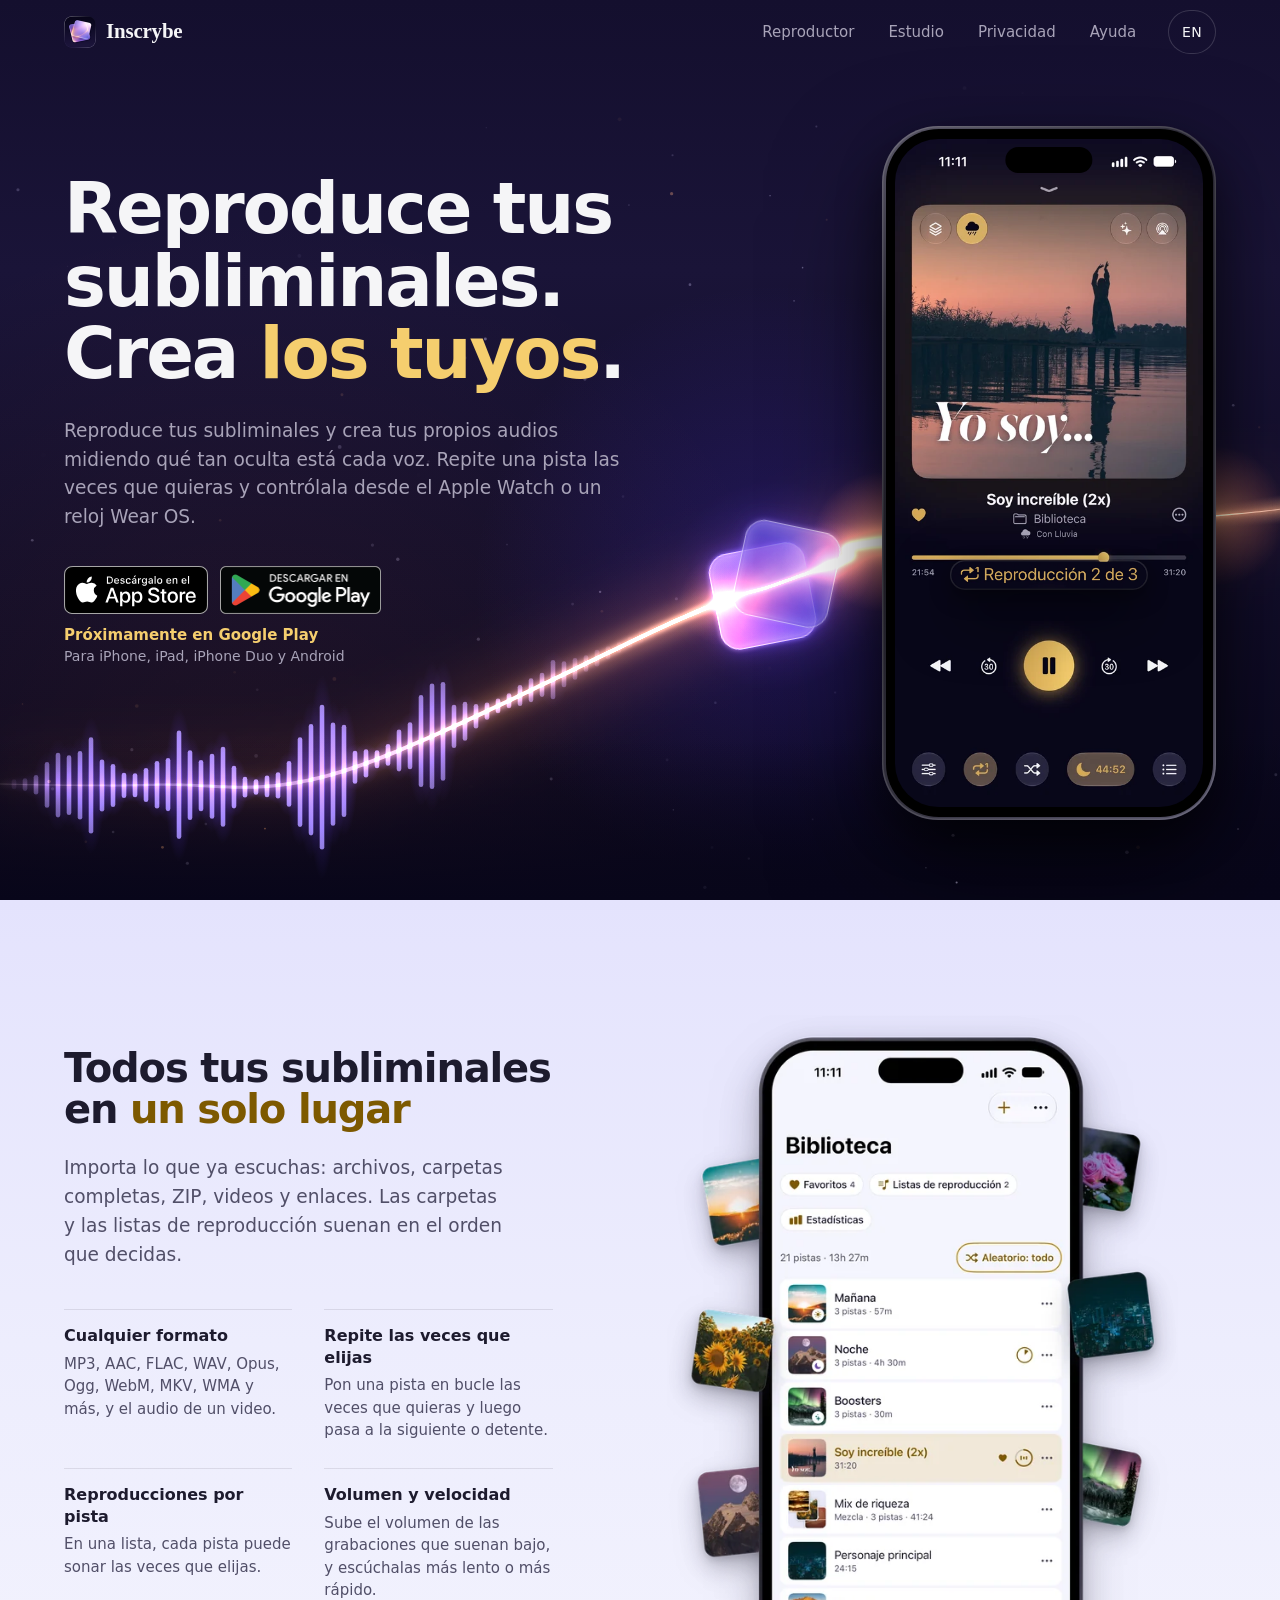
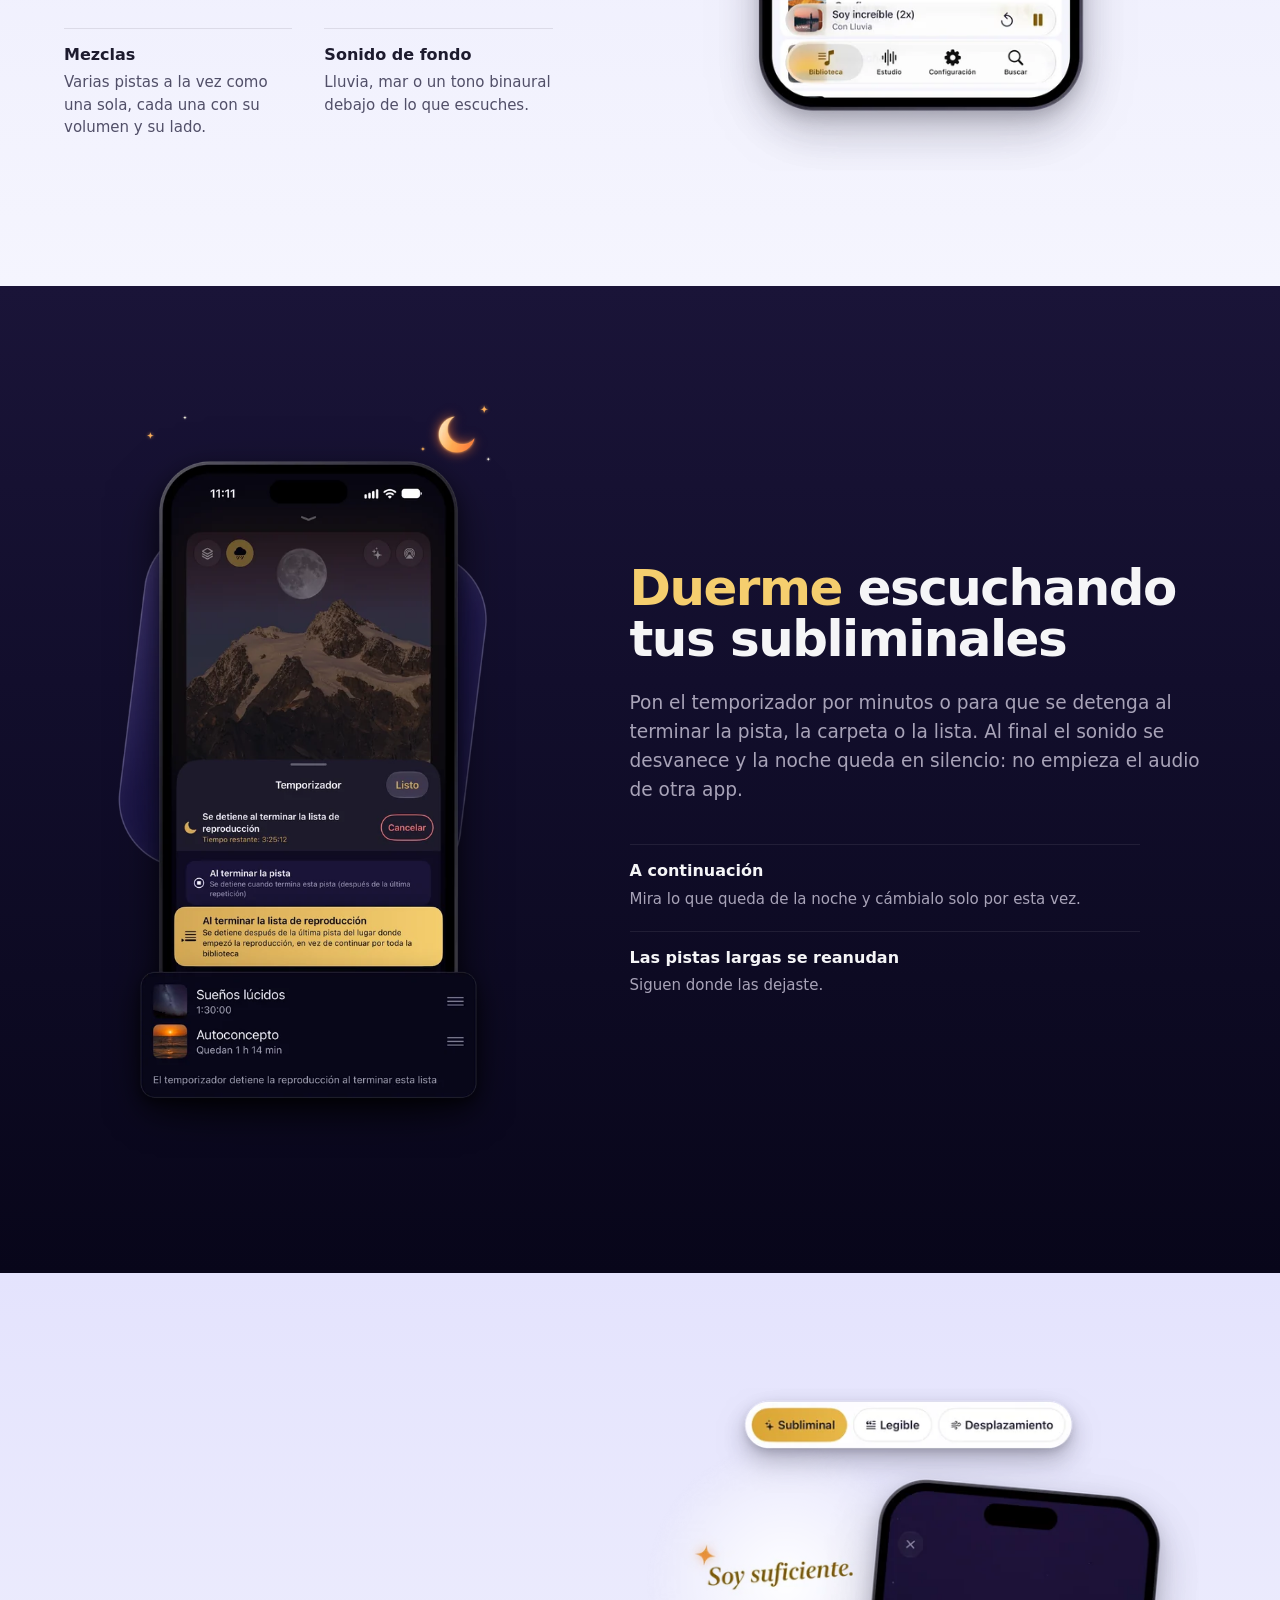
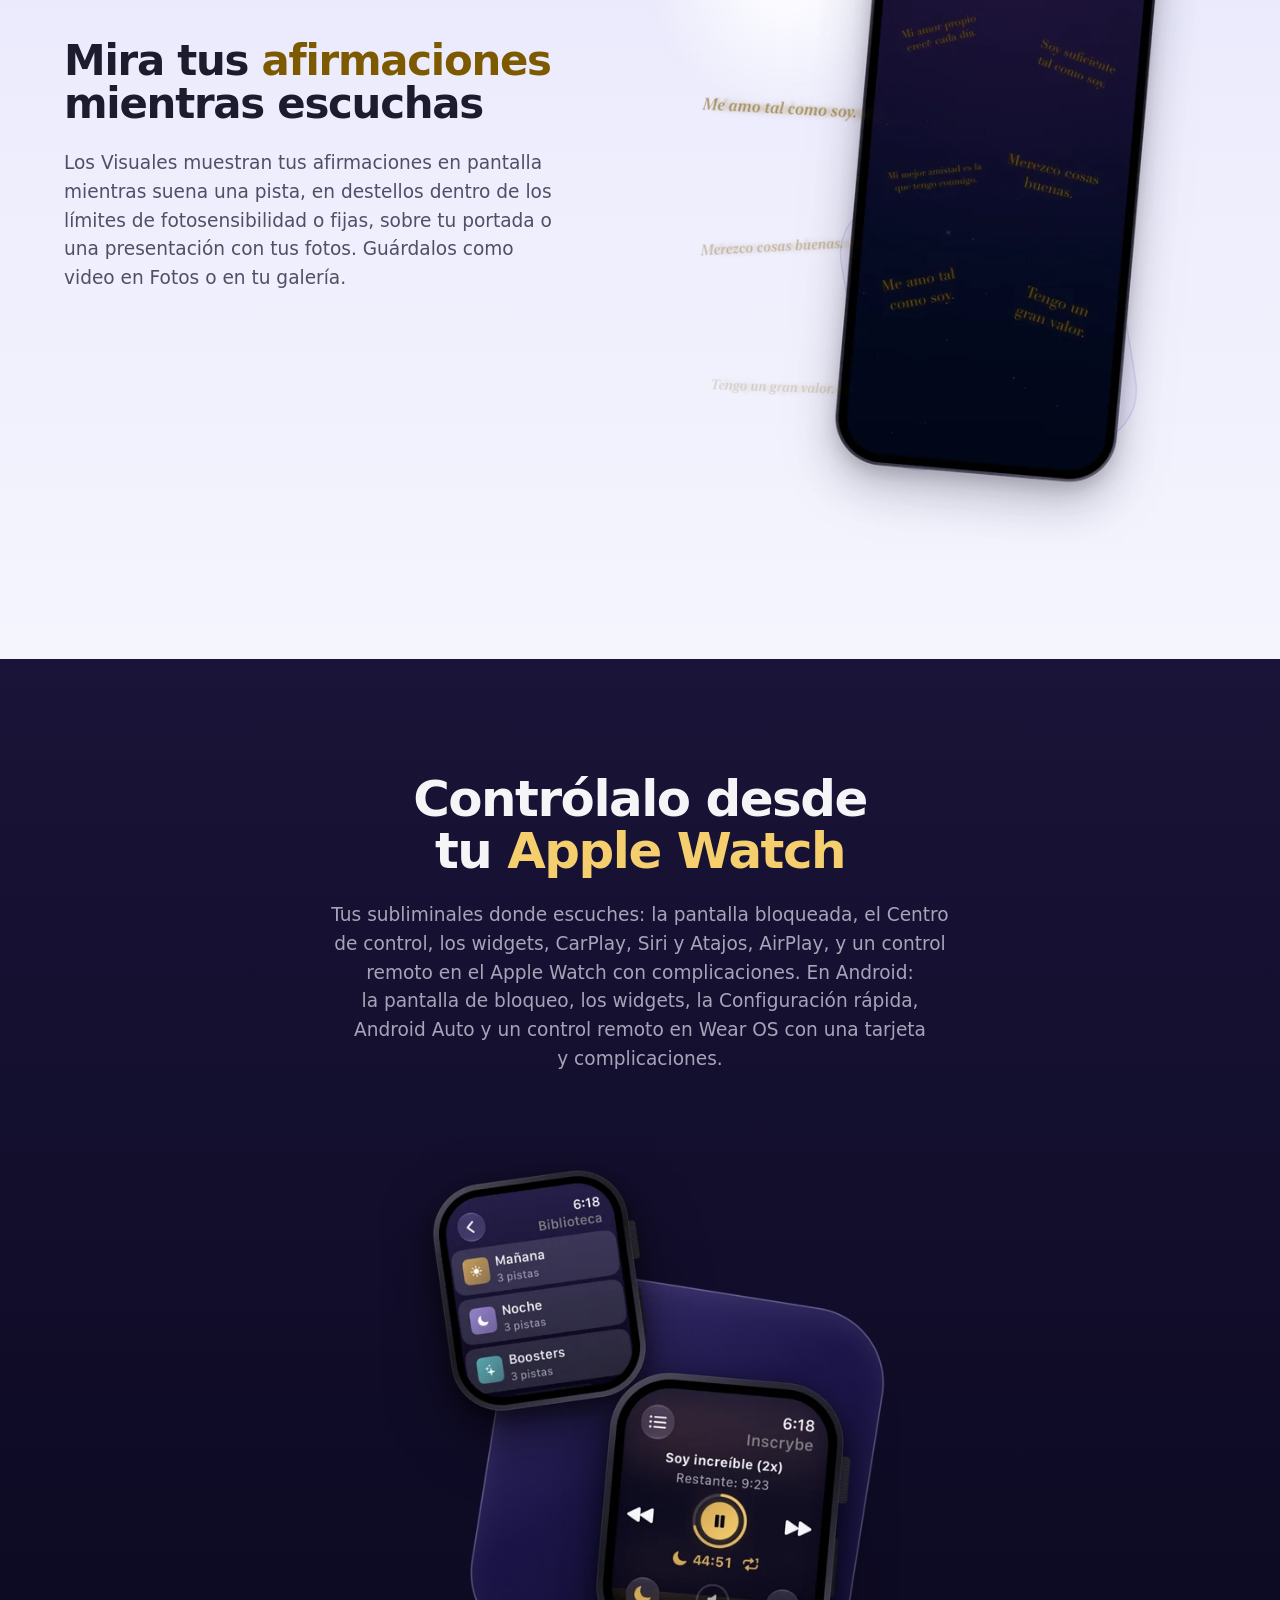
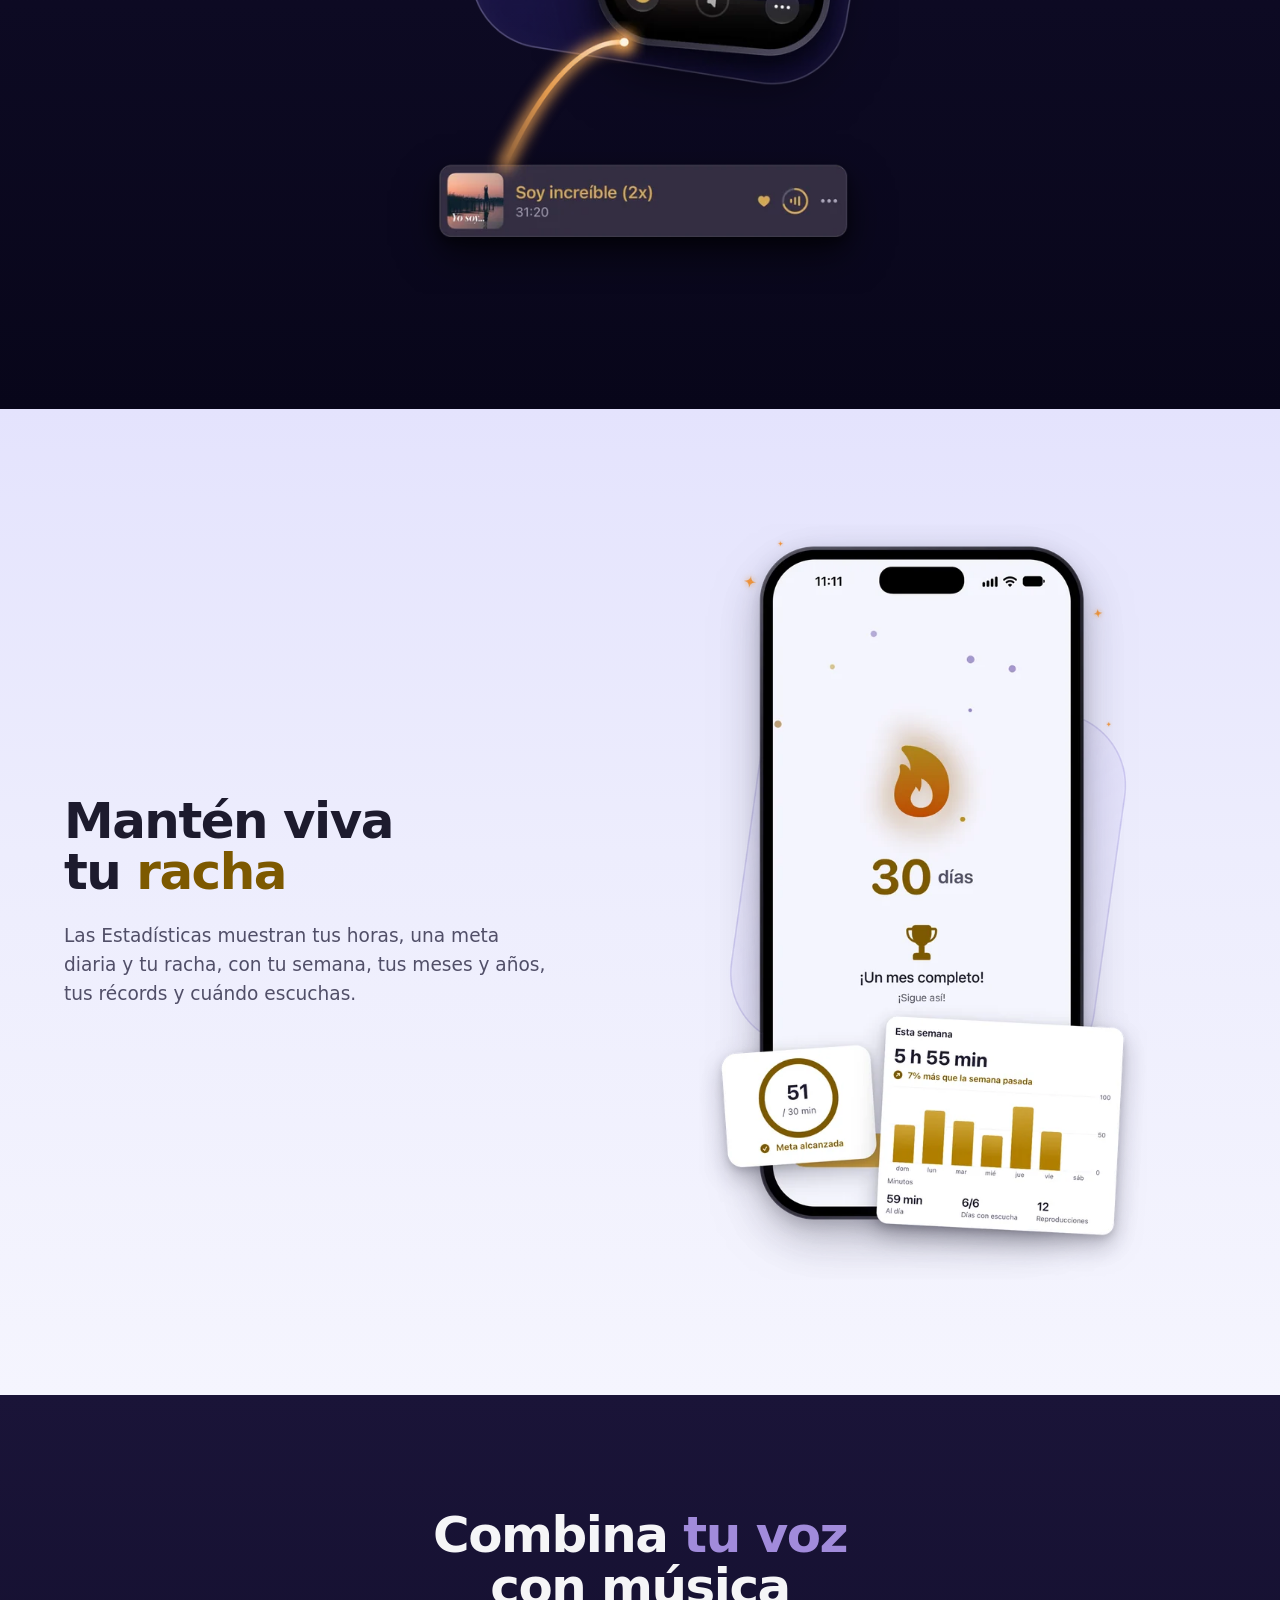
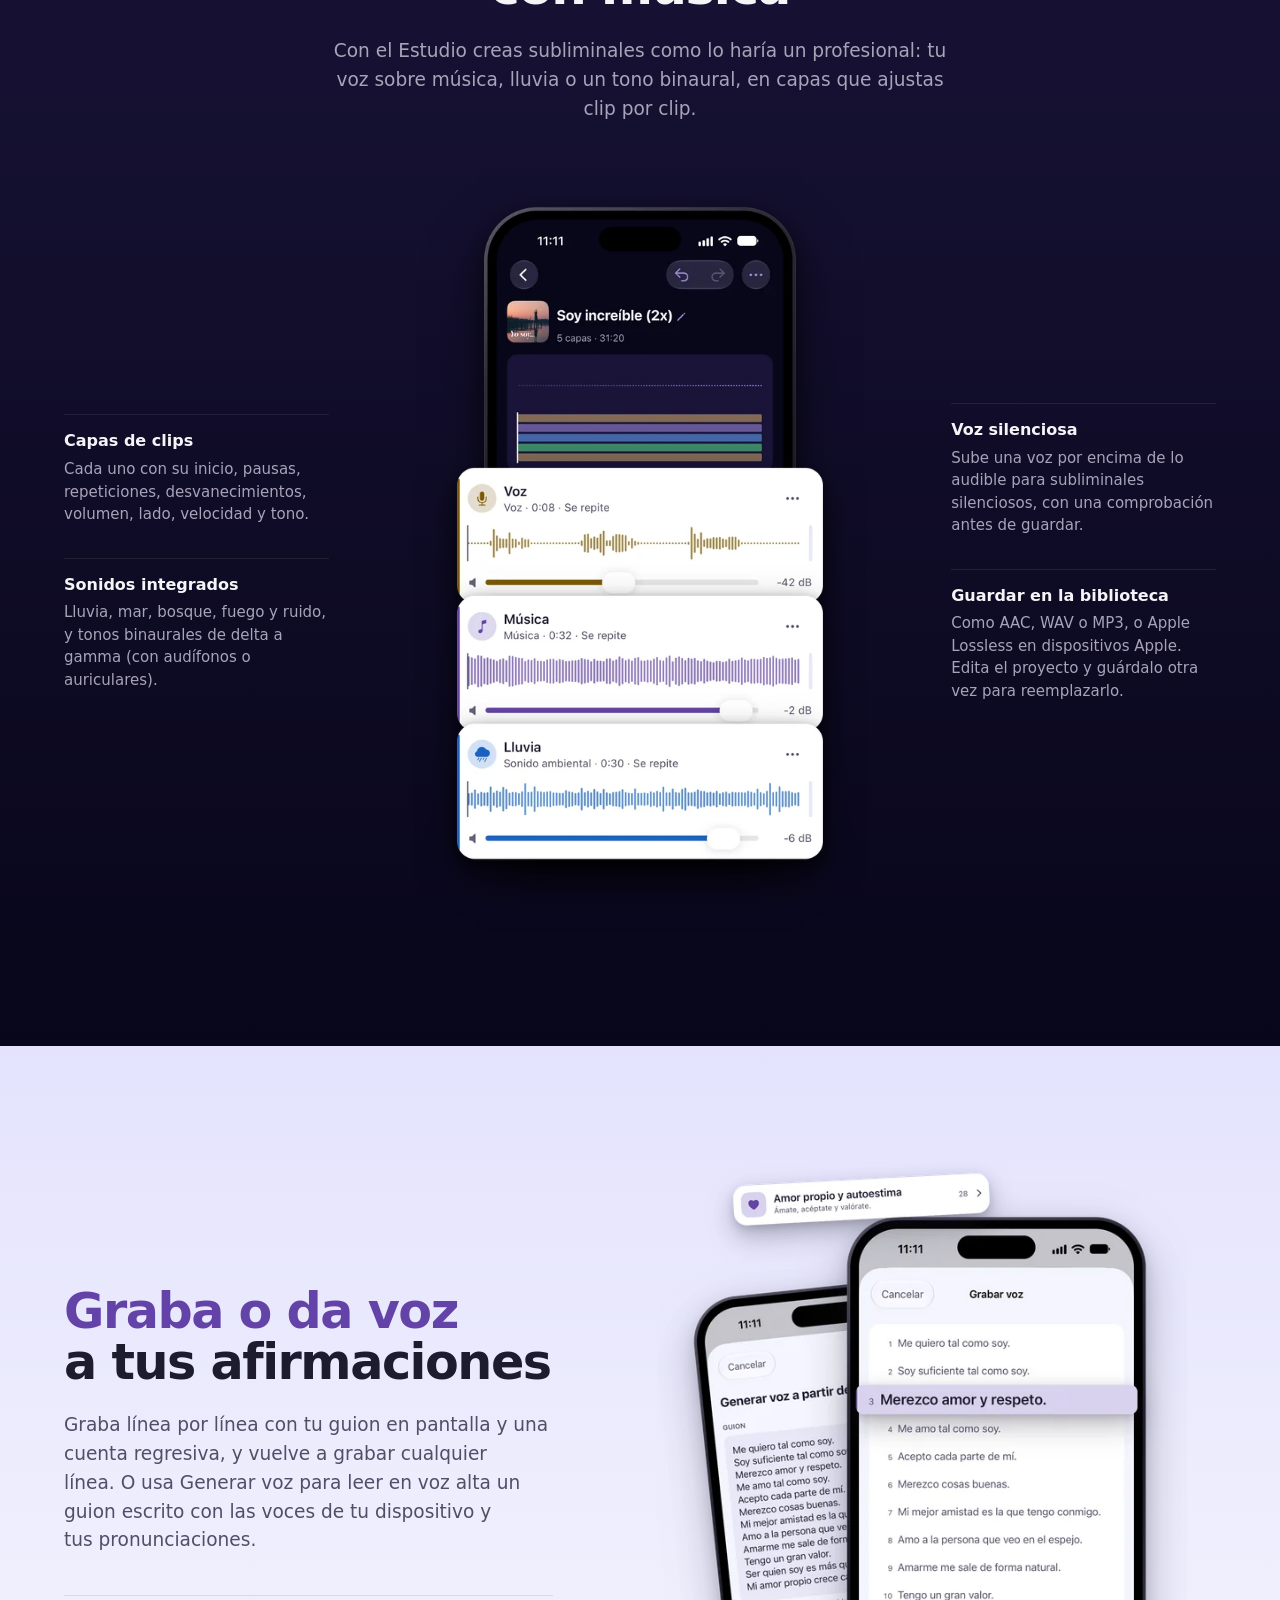
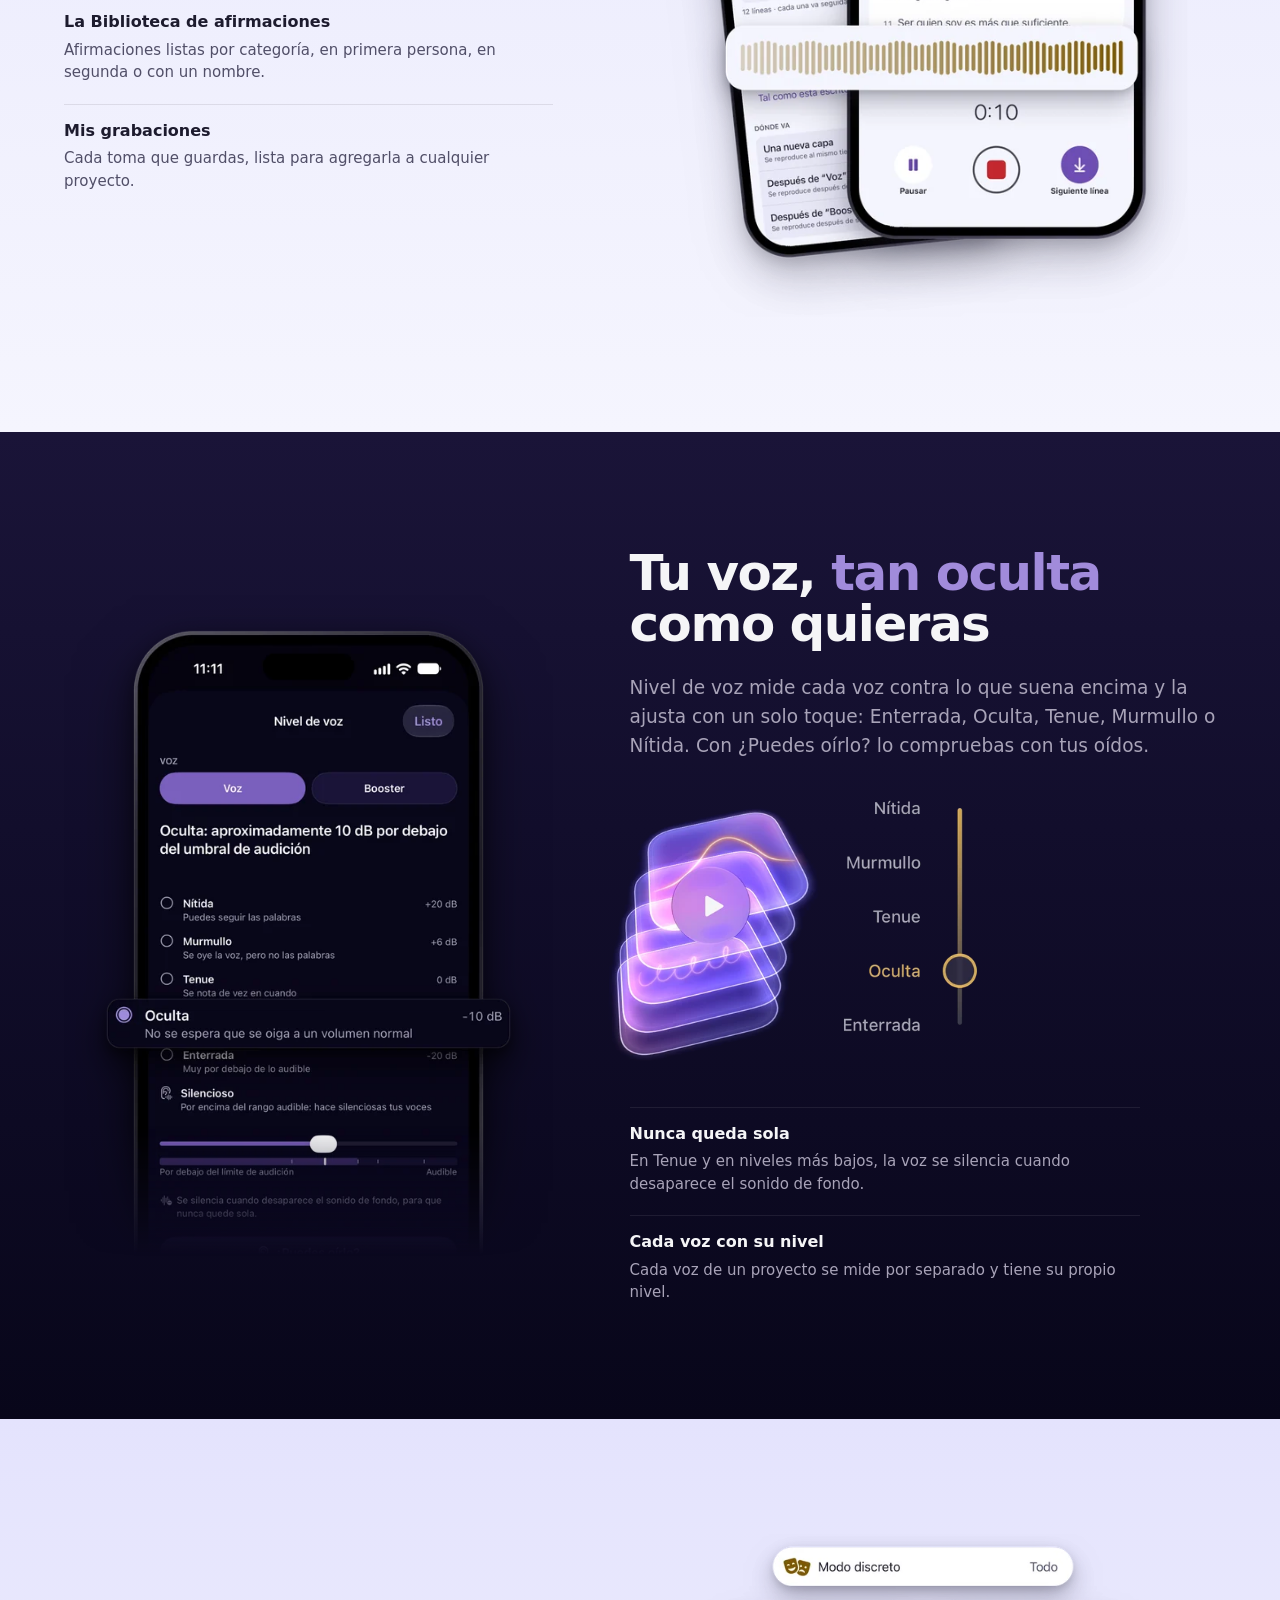
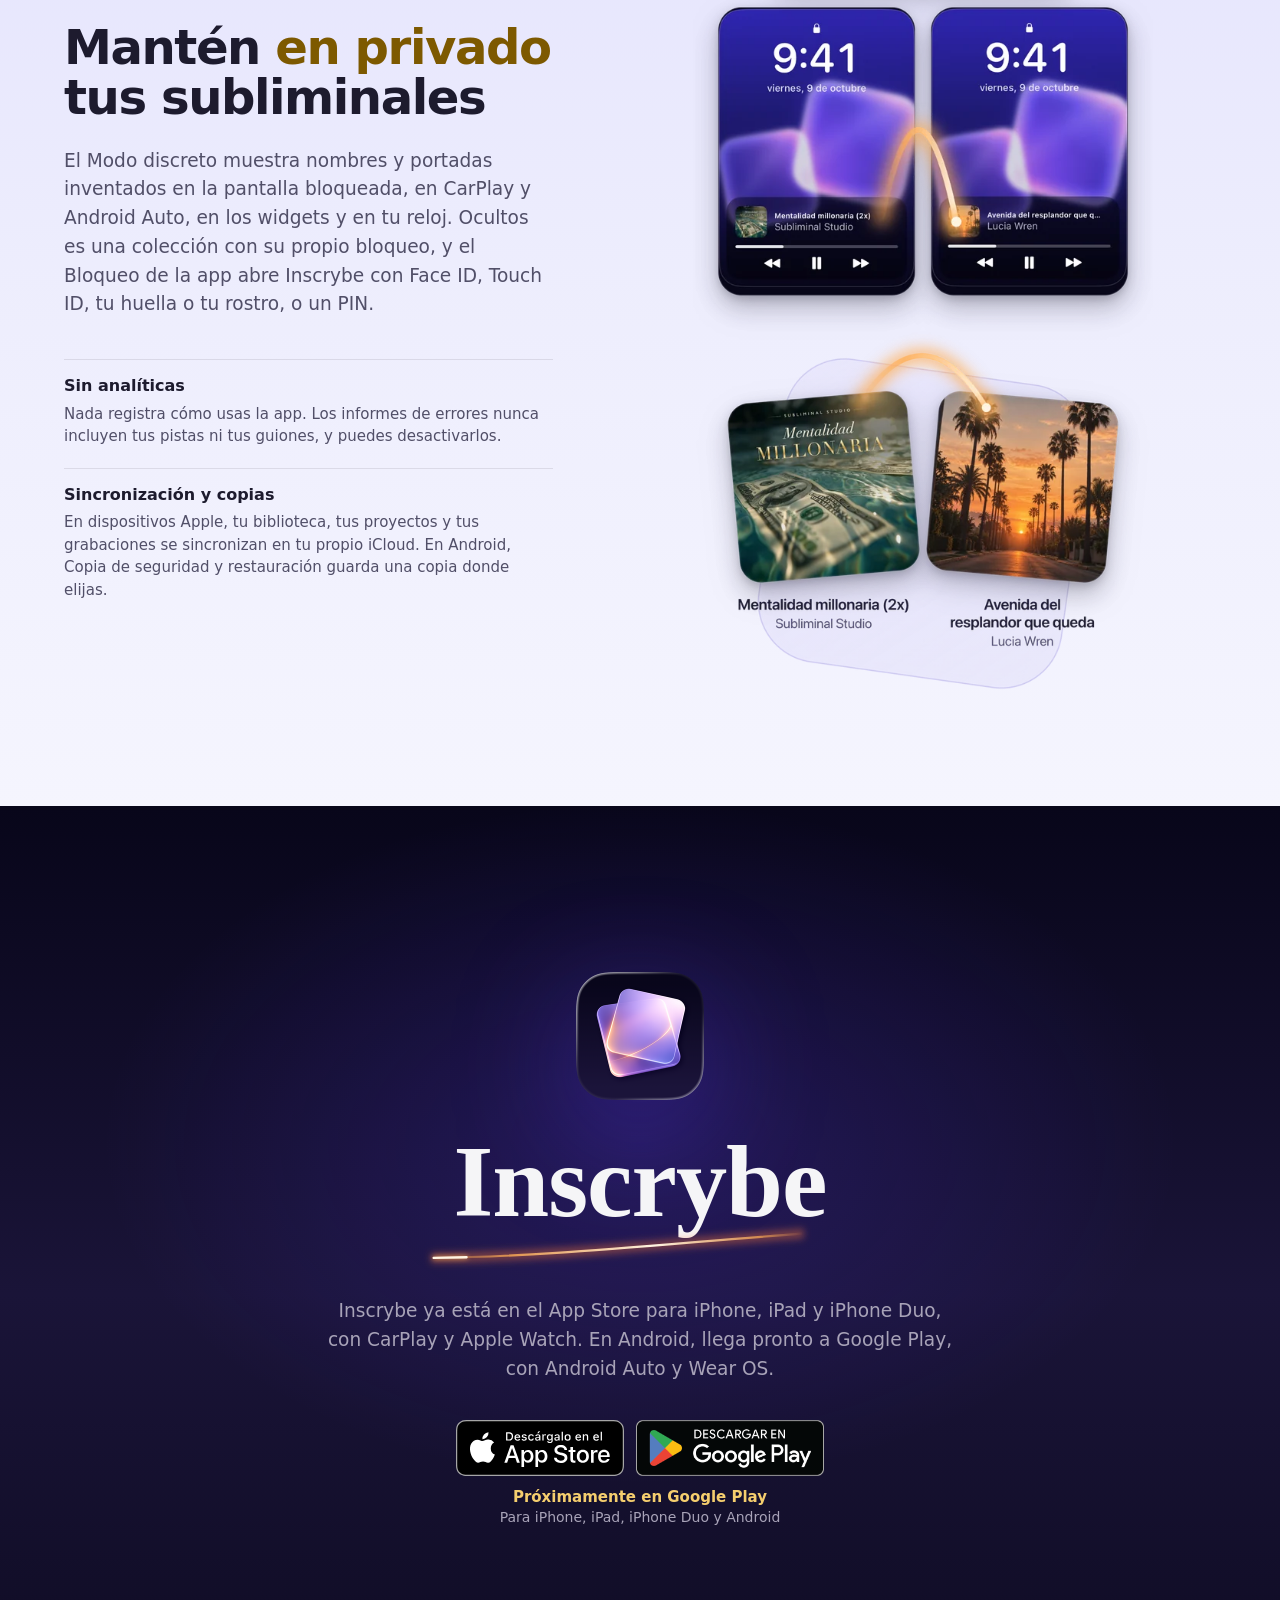
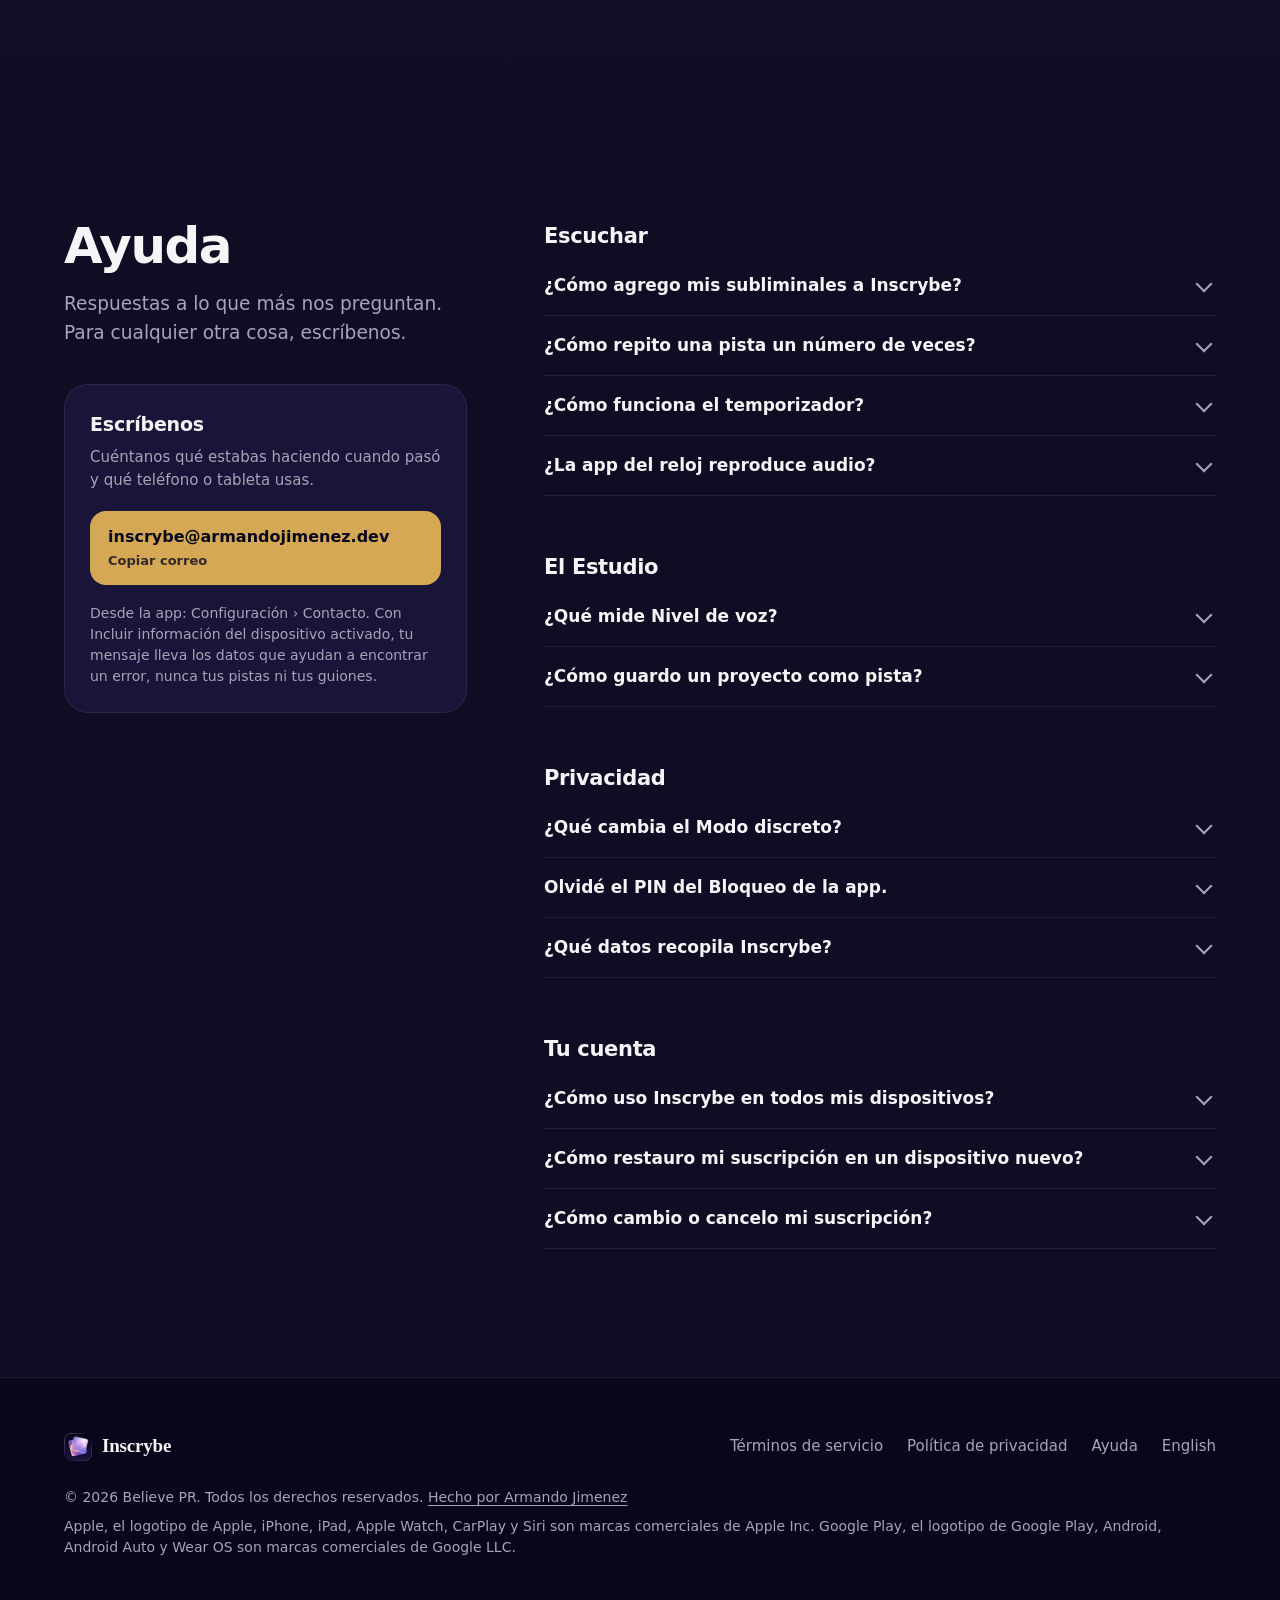
==== commit 12d88888: "Google's Spanish Play badge on the Spanish page Google's own es-419 badge ("Descargar en Google Play" ====
--- a/es/index.html
+++ b/es/index.html
@@ -76,7 +76,7 @@
         <div class="hero__text">
           <h1 id="hero-title" data-fit><span class="line">Reproduce tus subliminales.</span> <span class="line">Crea <span class="accent">los tuyos</span>.</span></h1>
           <p class="lead">Reproduce tus subliminales y crea tus propios audios midiendo qué tan oculta está cada voz. Repite una pista las veces que quieras y contrólala desde el Apple Watch o un reloj Wear OS.</p>
-          <div class="get get--hero"><div class="get__badges"><a class="store-badge" data-store="apple" href="https://apps.apple.com/app/id6823235991" target="_blank" rel="noopener"><img src="../assets/app-store-badge-es.svg" alt="Descárgalo en el App Store" height="48" width="162"></a><span class="store-badge store-badge--soon" data-store="google" aria-disabled="true"><img src="../assets/google-play-badge.svg" alt="Próximamente en Google Play" height="48" width="162"></span></div><p class="get__label"><span class="get__soon">Próximamente en Google Play</span><span class="get__devices">Para iPhone, iPad, iPhone Duo y Android</span></p></div>
+          <div class="get get--hero"><div class="get__badges"><a class="store-badge" data-store="apple" href="https://apps.apple.com/app/id6823235991" target="_blank" rel="noopener"><img src="../assets/app-store-badge-es.svg" alt="Descárgalo en el App Store" height="48" width="162"></a><span class="store-badge store-badge--soon" data-store="google" aria-disabled="true"><img src="../assets/google-play-badge-es.png" alt="Próximamente en Google Play" height="48" width="162"></span></div><p class="get__label"><span class="get__soon">Próximamente en Google Play</span><span class="get__devices">Para iPhone, iPad, iPhone Duo y Android</span></p></div>
           <script>fit(document.getElementById('hero-title'))</script>
         </div>
         <div class="hero__glass" data-glass aria-hidden="true"></div>
@@ -219,7 +219,7 @@
         <path class="mark-line__comet" d="M4 46 C 180 44, 330 30, 596 12" pathLength="100" fill="none" stroke="#FFF5E4" stroke-width="3.2" stroke-linecap="round"/>
       </svg></h2>
       <p class="lead">Inscrybe ya está en el App Store para iPhone, iPad y iPhone Duo, con CarPlay y Apple Watch. En Android, llega pronto a Google Play, con Android Auto y Wear OS.</p>
-      <div class="get get--cta"><div class="get__badges"><a class="store-badge" data-store="apple" href="https://apps.apple.com/app/id6823235991" target="_blank" rel="noopener"><img src="../assets/app-store-badge-es.svg" alt="Descárgalo en el App Store" height="56" width="189"></a><span class="store-badge store-badge--soon" data-store="google" aria-disabled="true"><img src="../assets/google-play-badge.svg" alt="Próximamente en Google Play" height="56" width="189"></span></div><p class="get__label"><span class="get__soon">Próximamente en Google Play</span><span class="get__devices">Para iPhone, iPad, iPhone Duo y Android</span></p></div>
+      <div class="get get--cta"><div class="get__badges"><a class="store-badge" data-store="apple" href="https://apps.apple.com/app/id6823235991" target="_blank" rel="noopener"><img src="../assets/app-store-badge-es.svg" alt="Descárgalo en el App Store" height="56" width="189"></a><span class="store-badge store-badge--soon" data-store="google" aria-disabled="true"><img src="../assets/google-play-badge-es.png" alt="Próximamente en Google Play" height="56" width="189"></span></div><p class="get__label"><span class="get__soon">Próximamente en Google Play</span><span class="get__devices">Para iPhone, iPad, iPhone Duo y Android</span></p></div>
     </section>
 
     <section class="support" id="support" aria-labelledby="support-title">
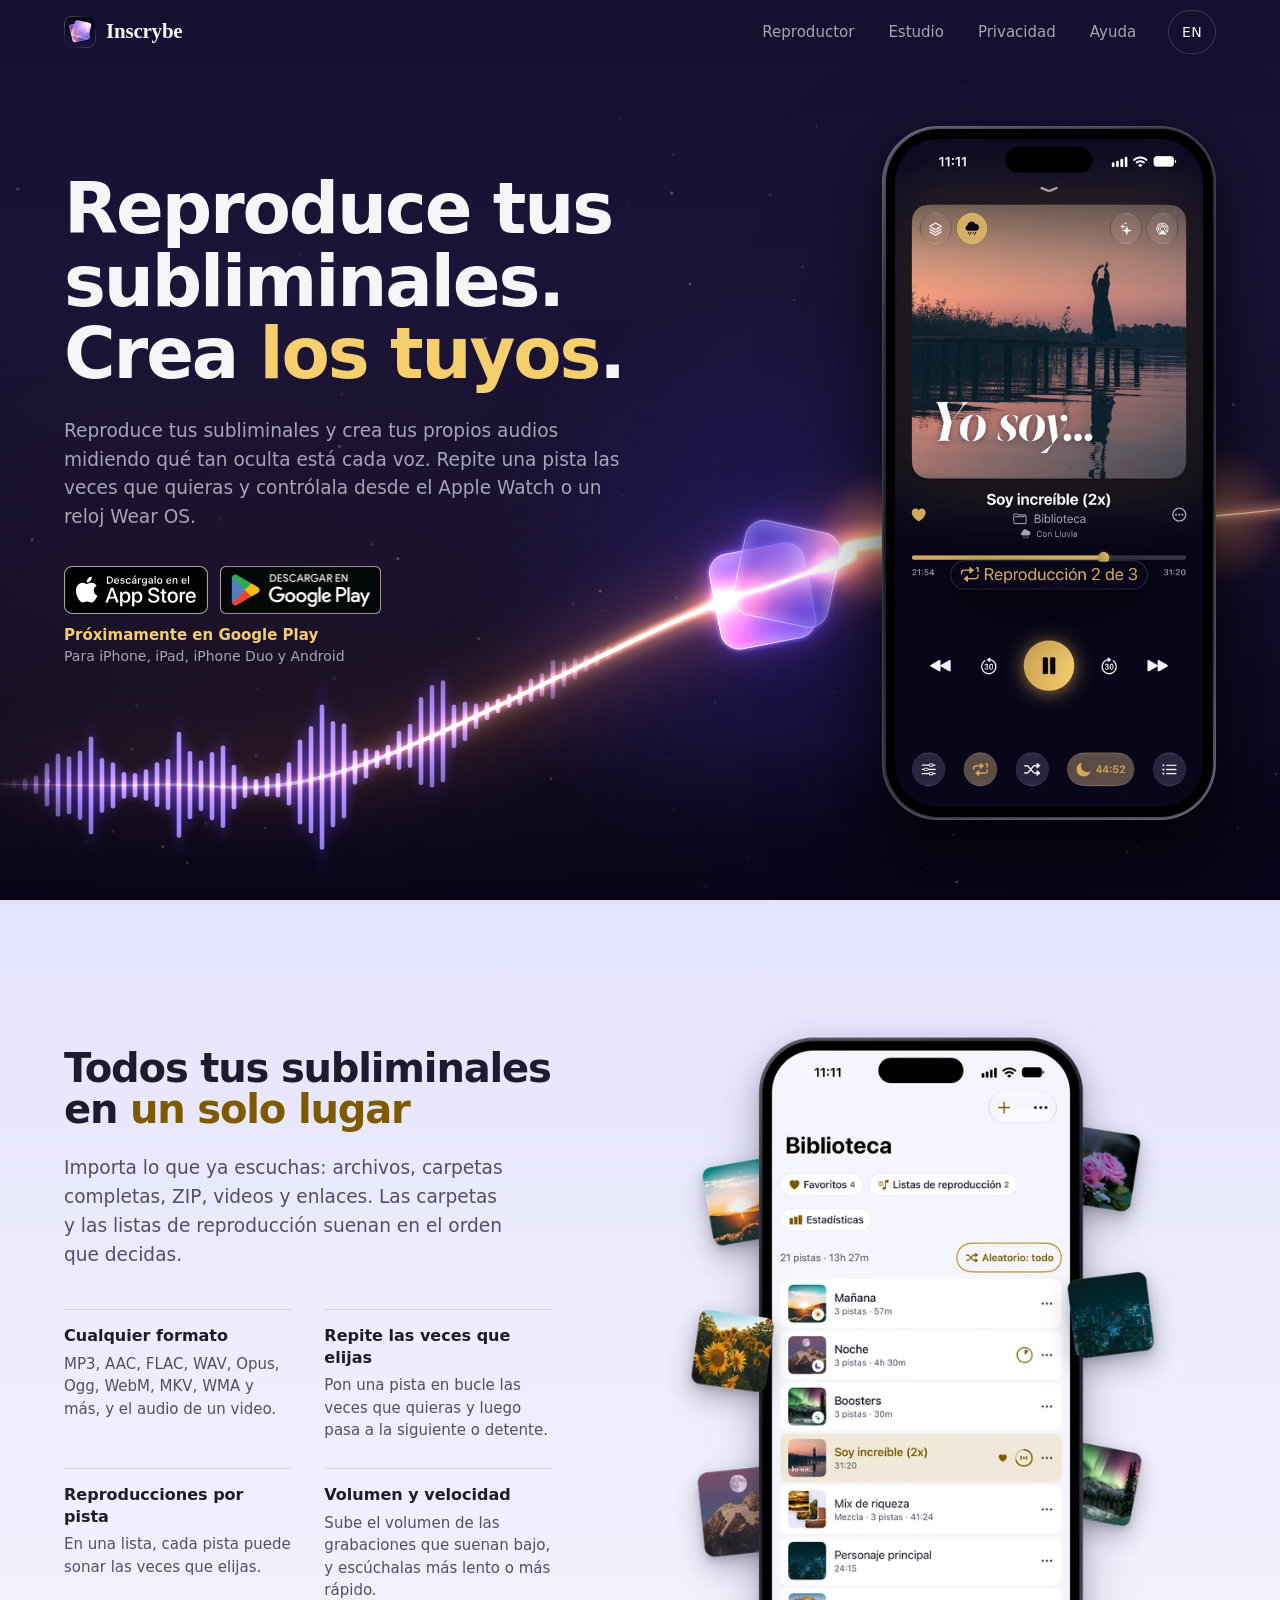
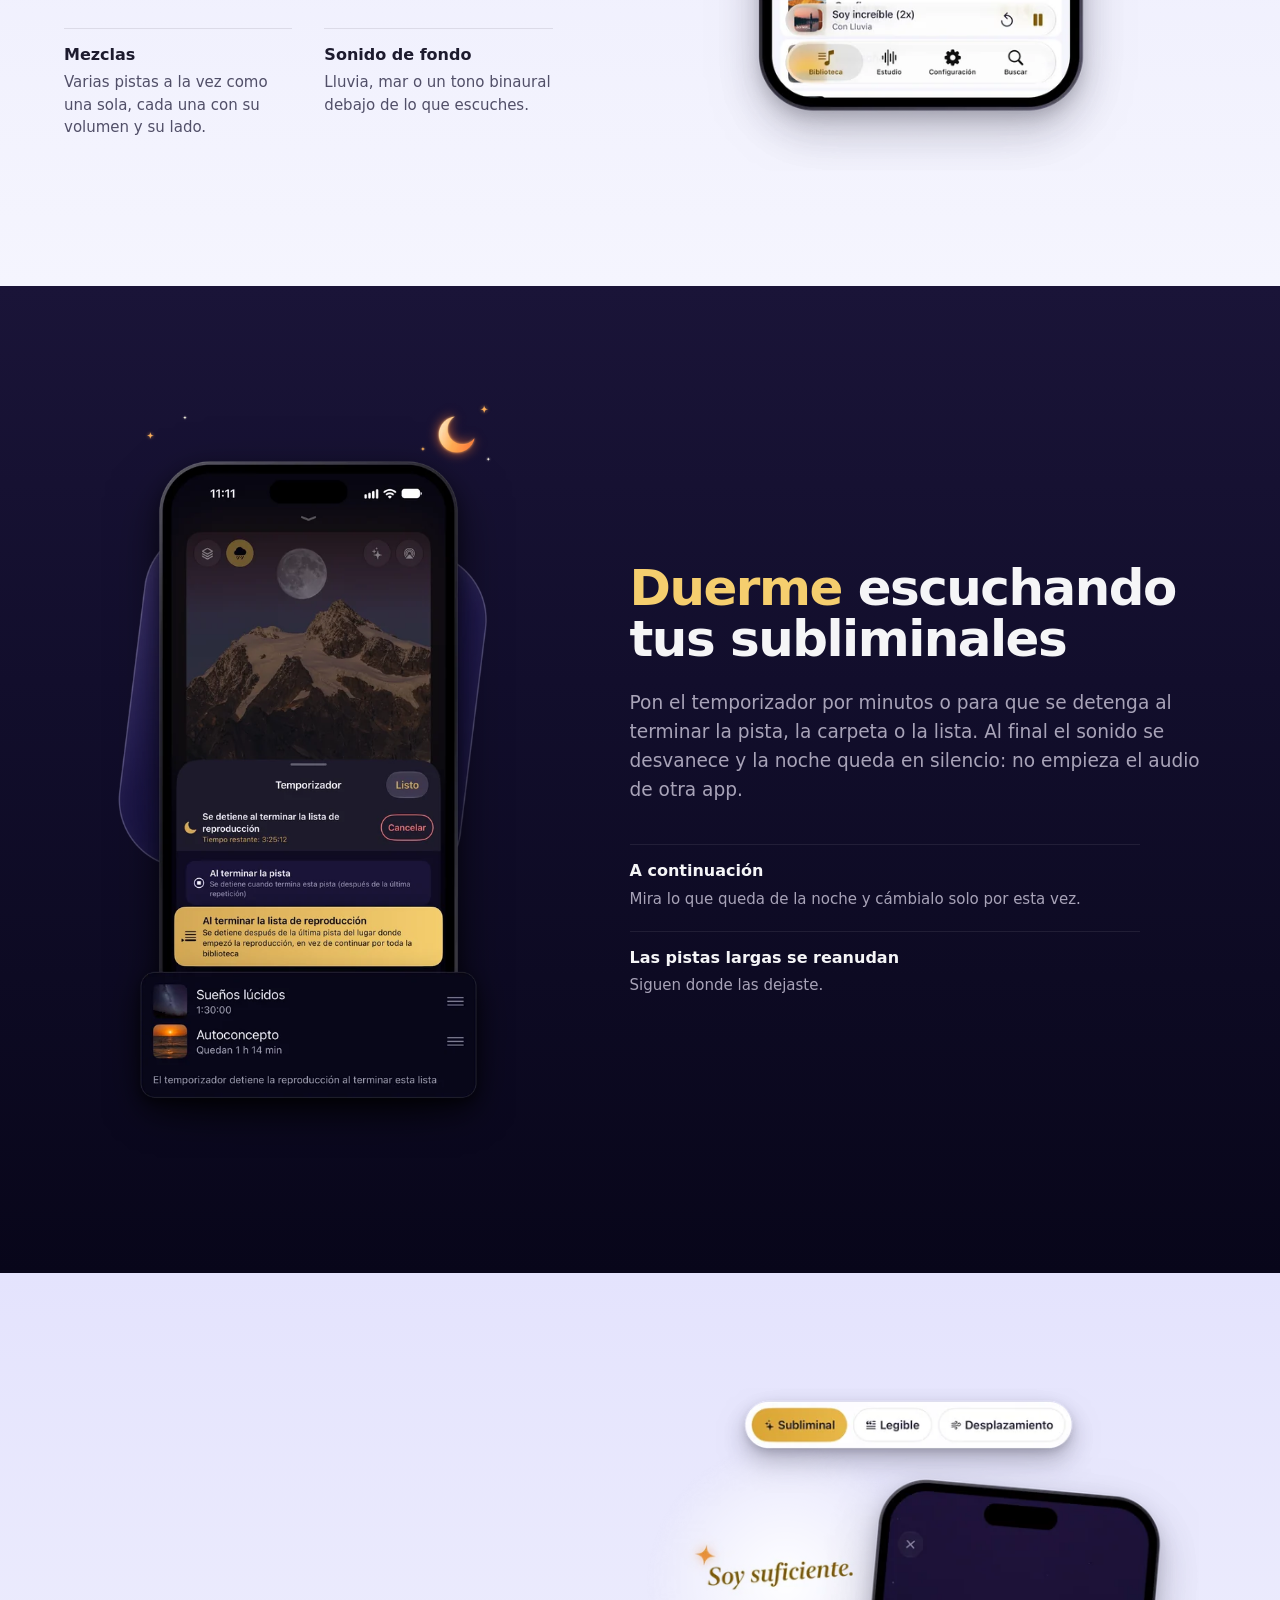
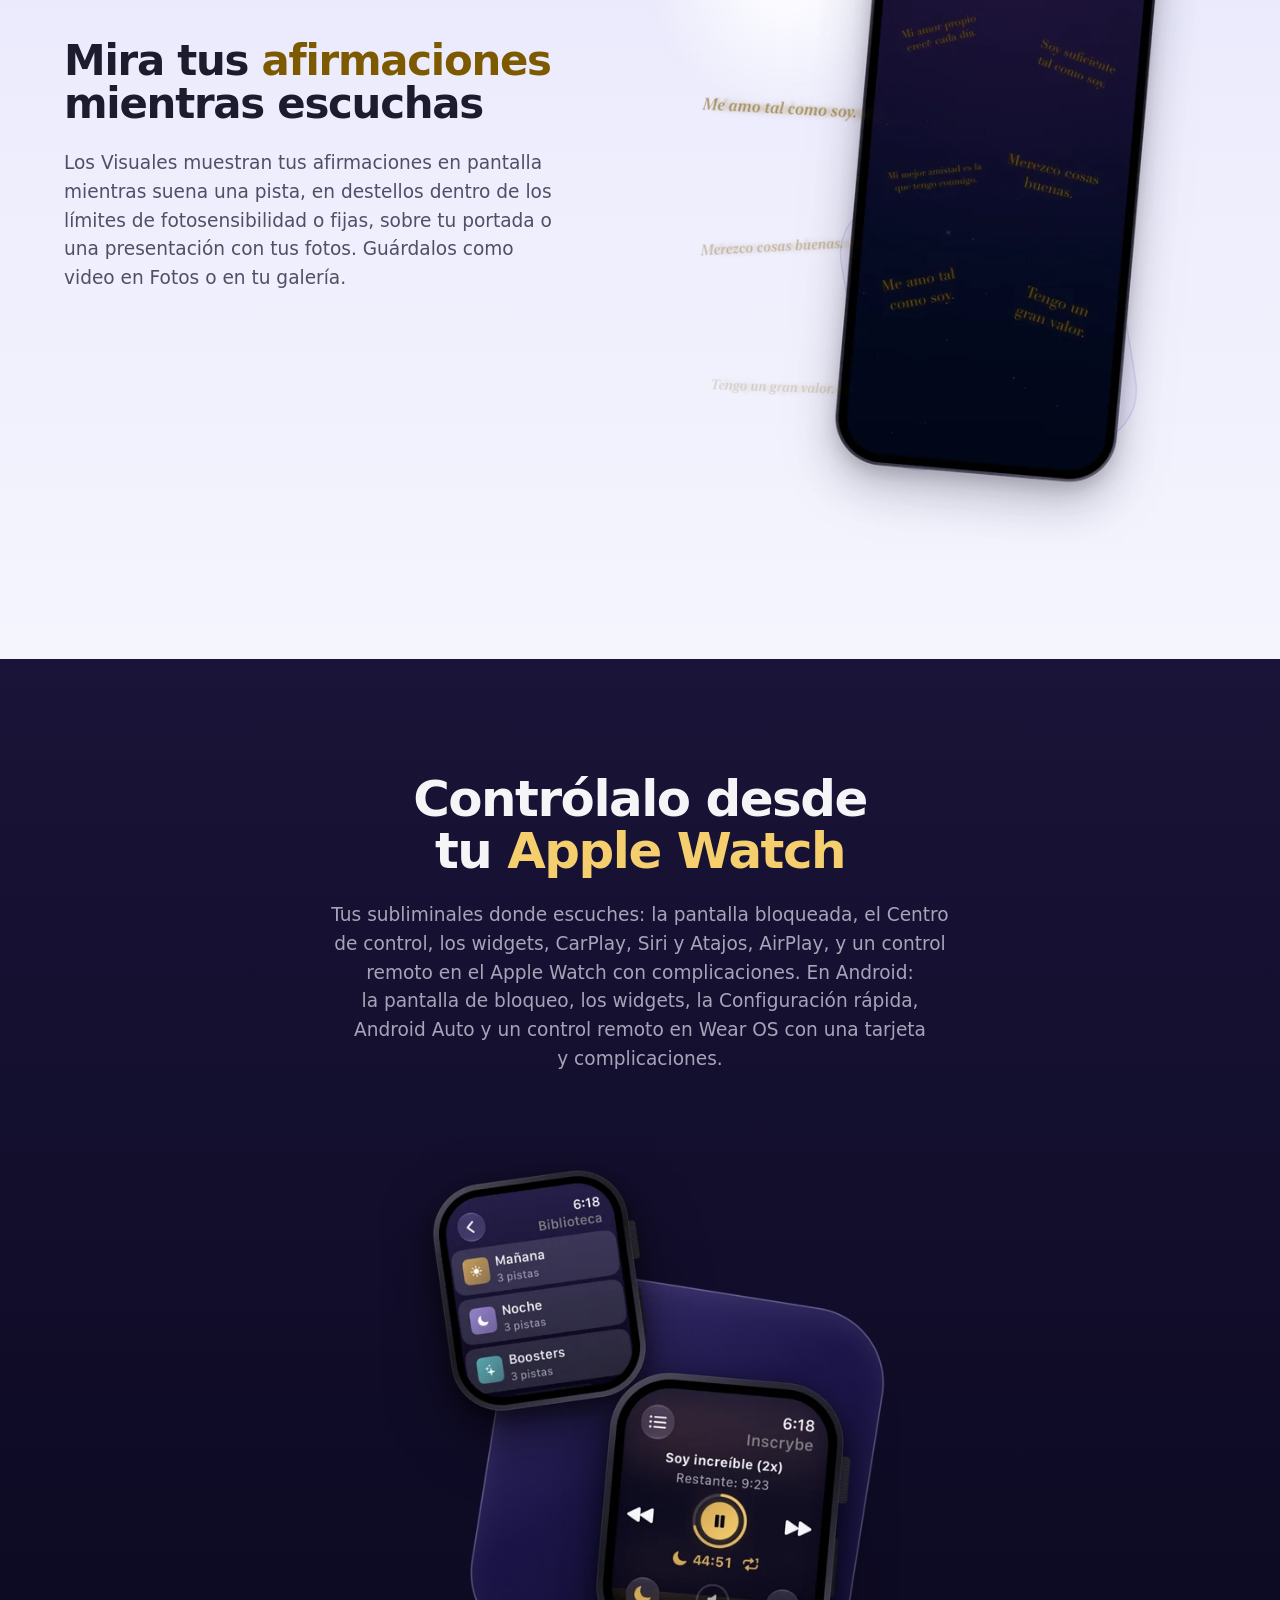
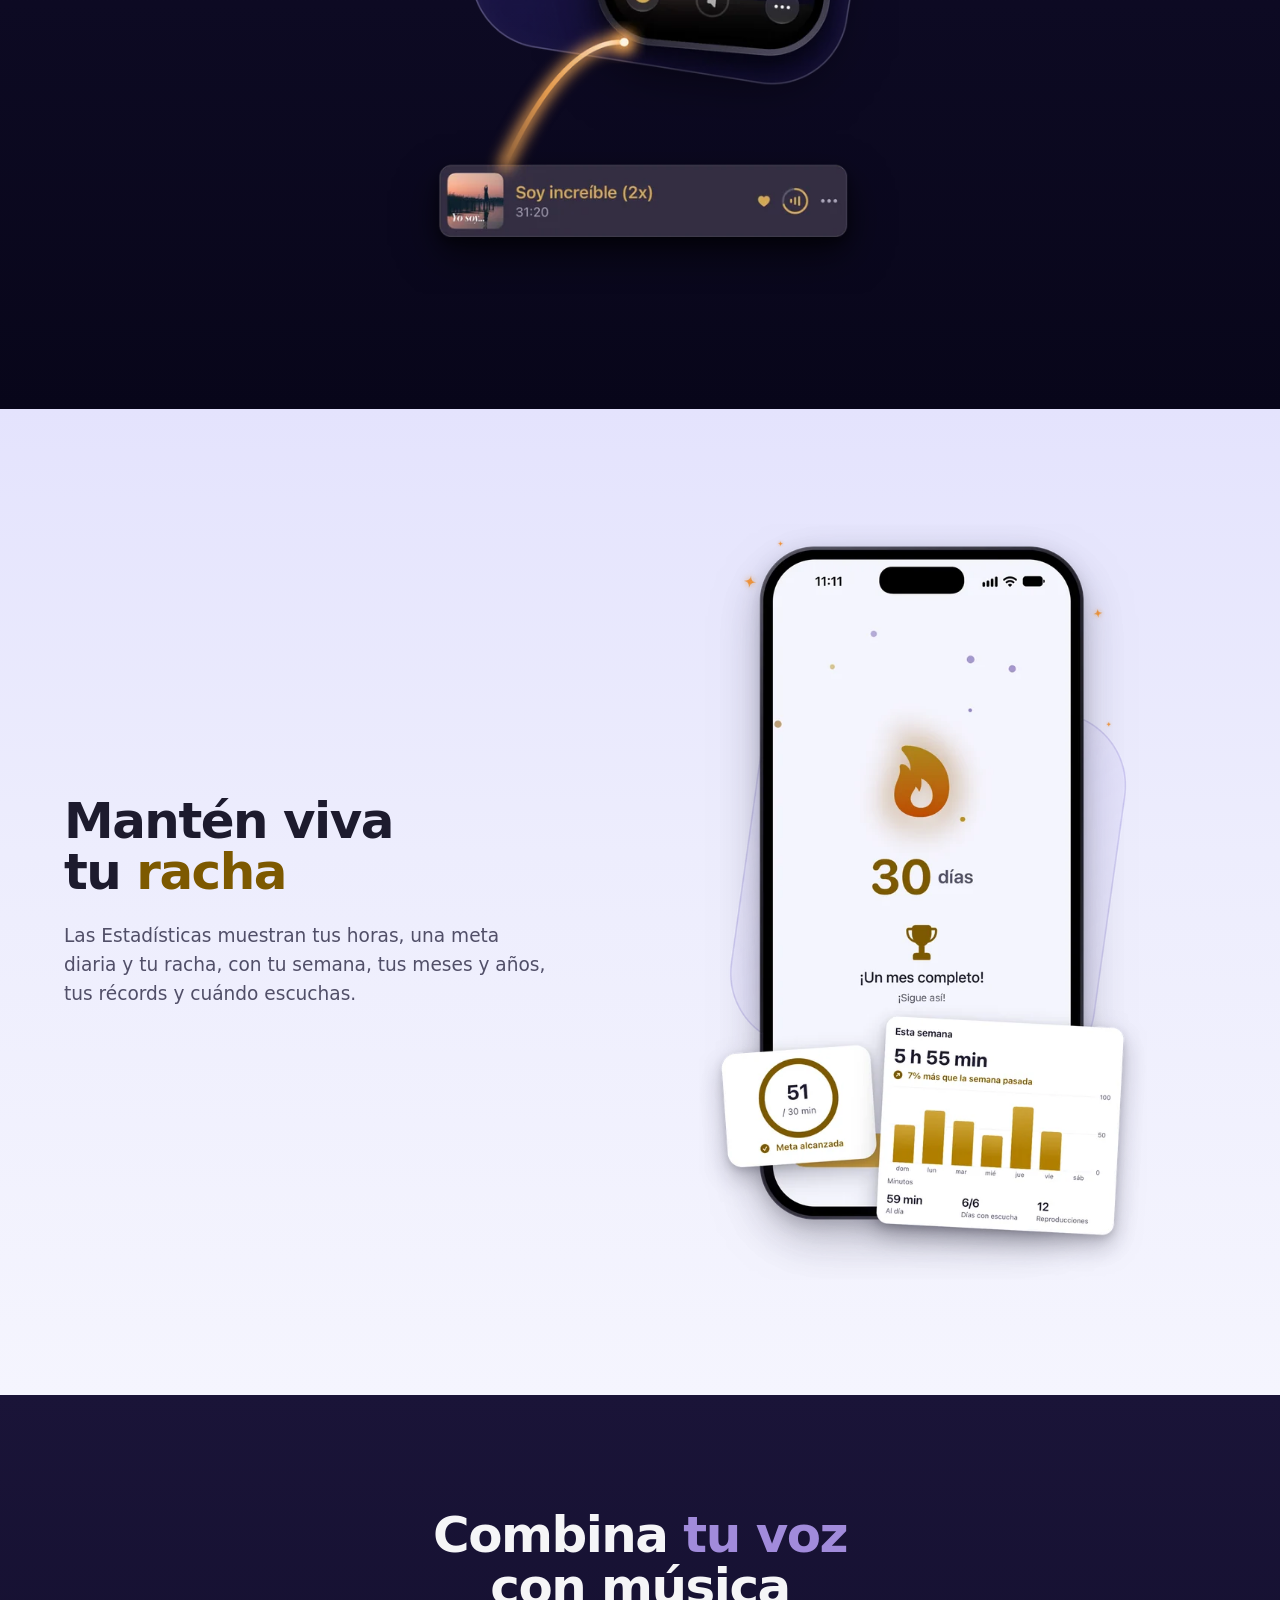
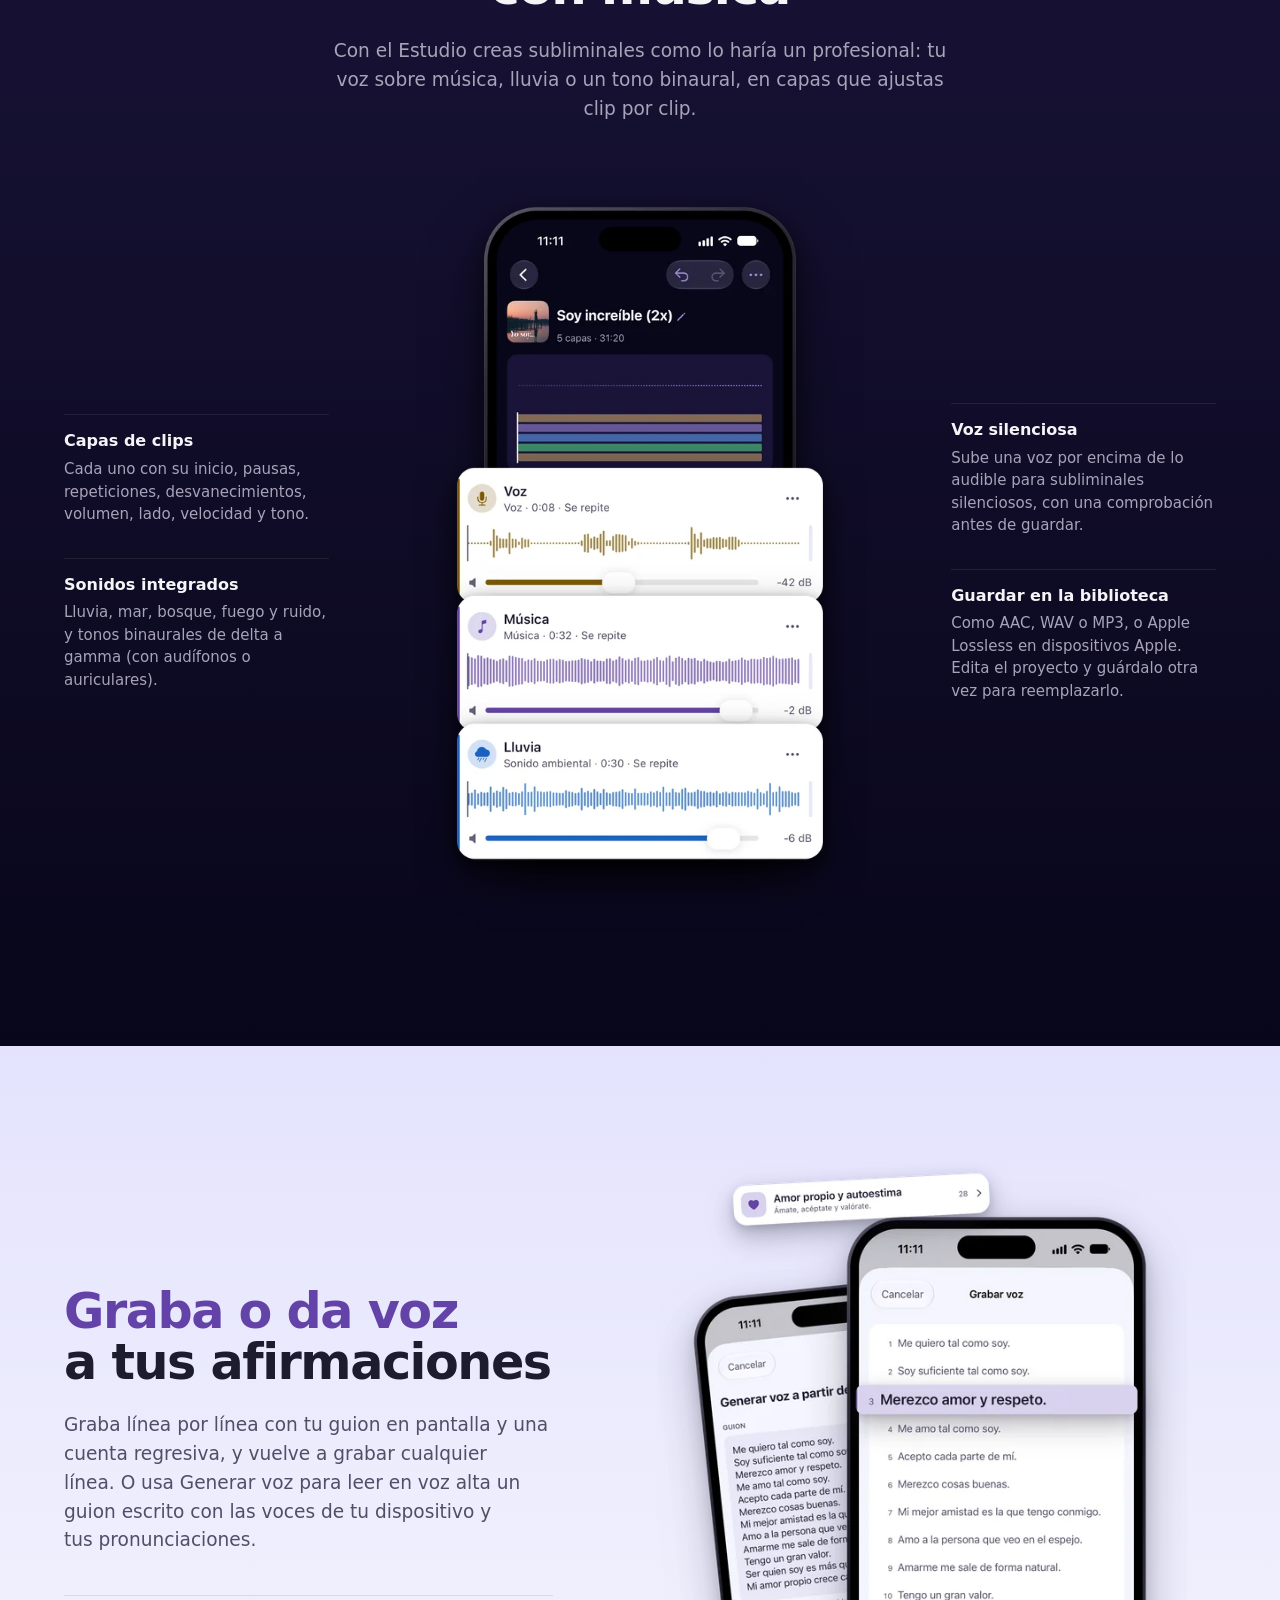
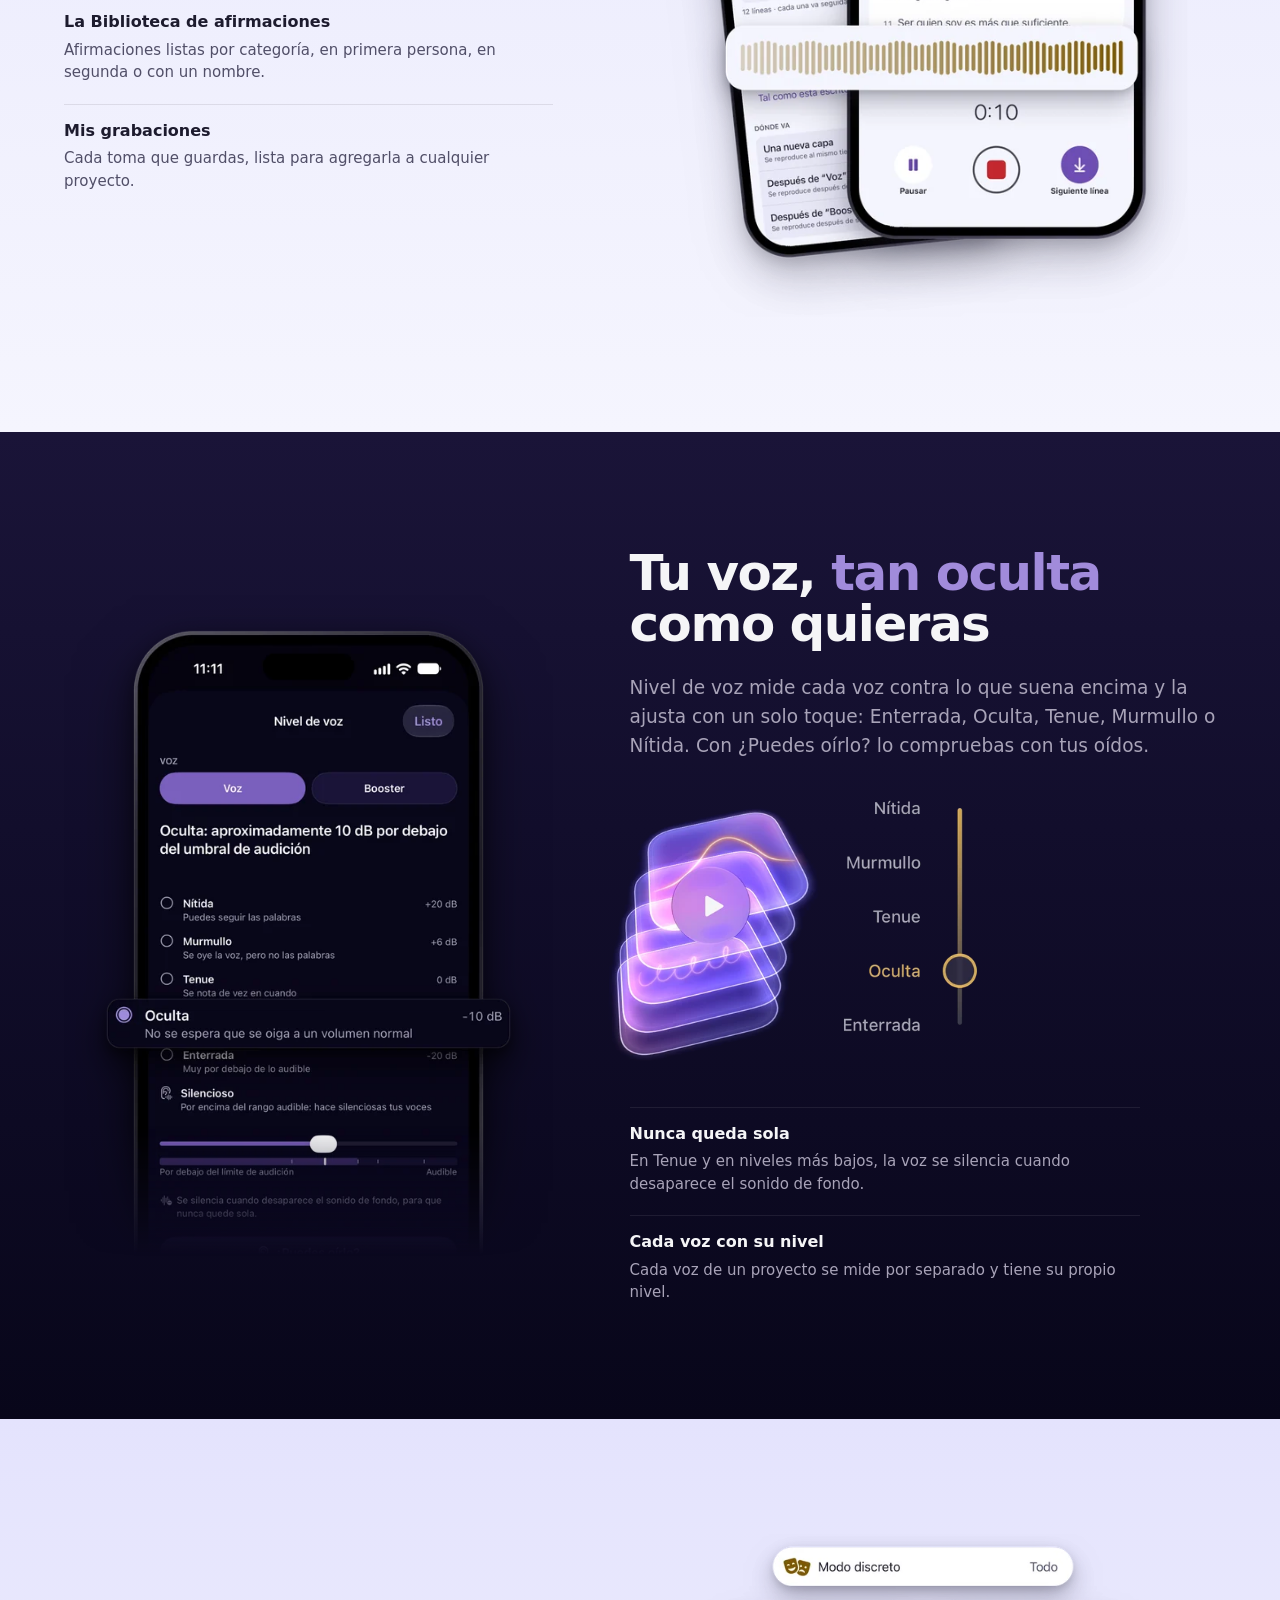
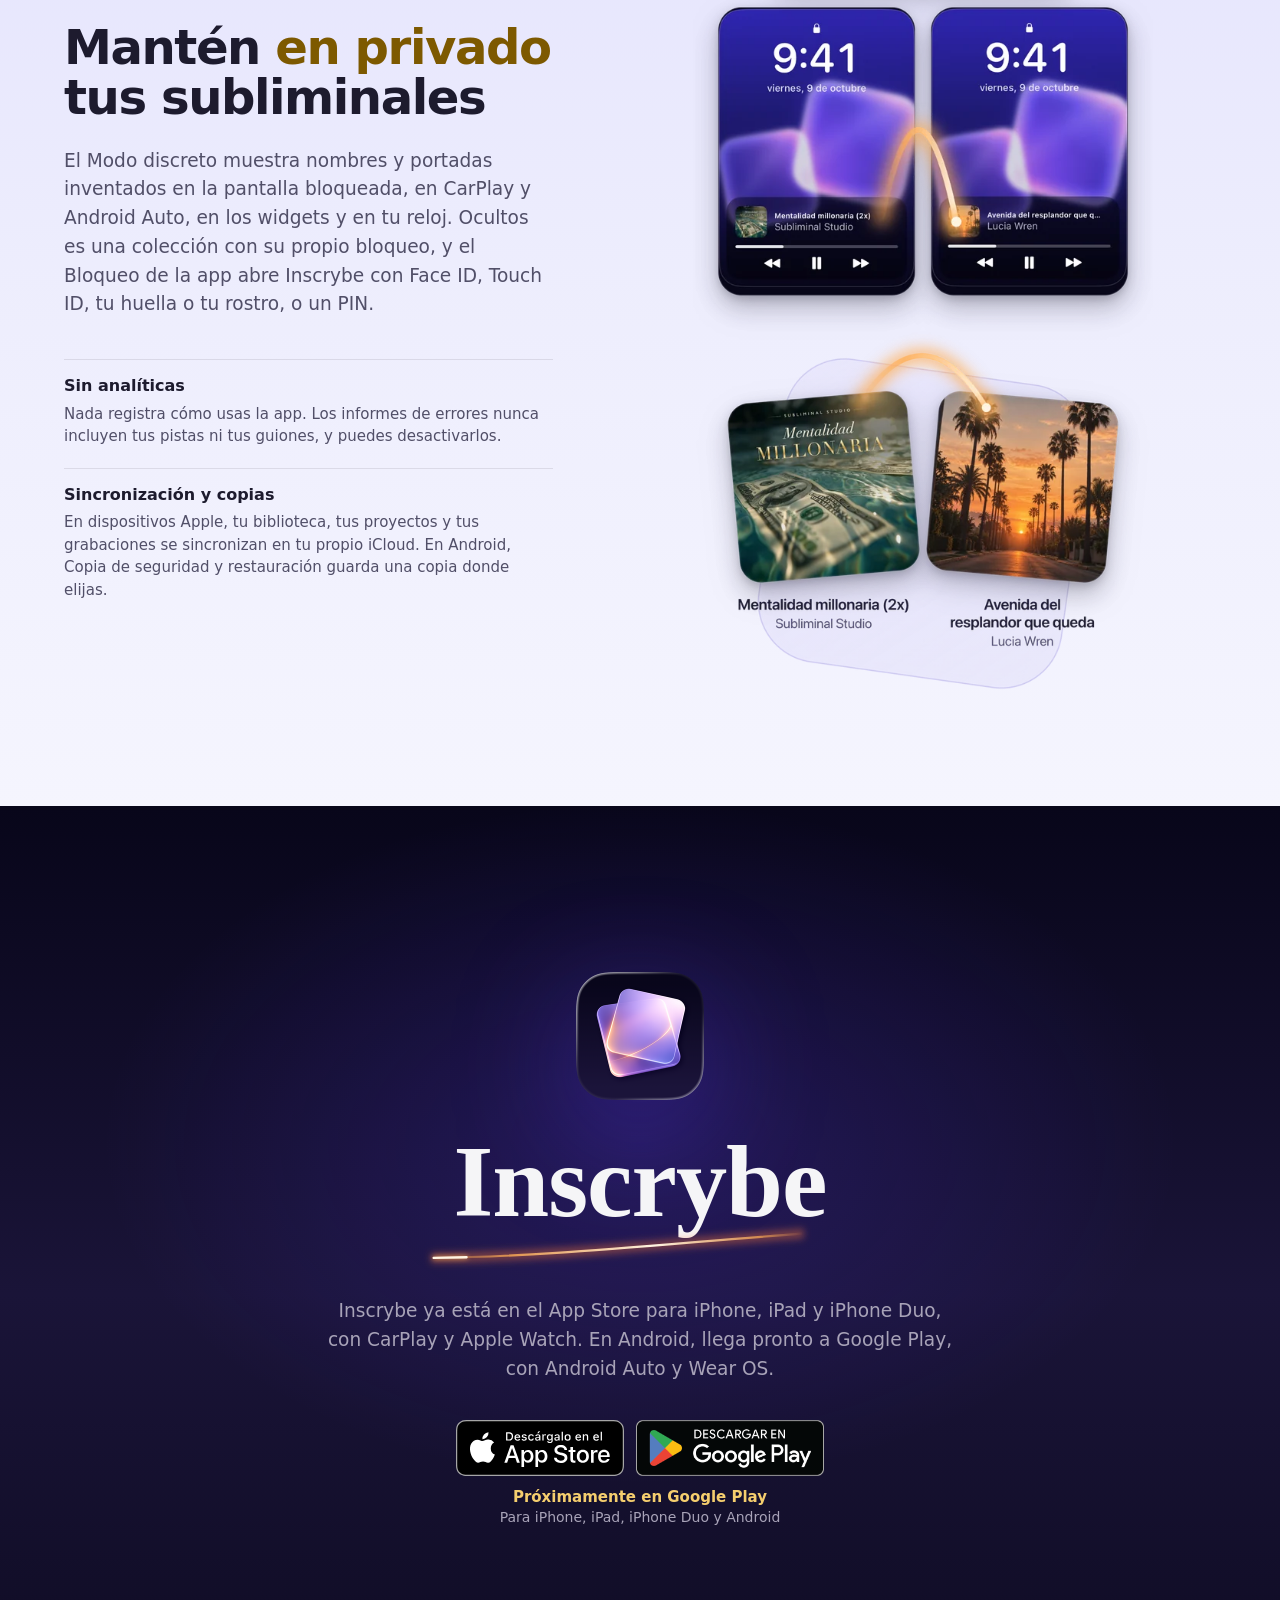
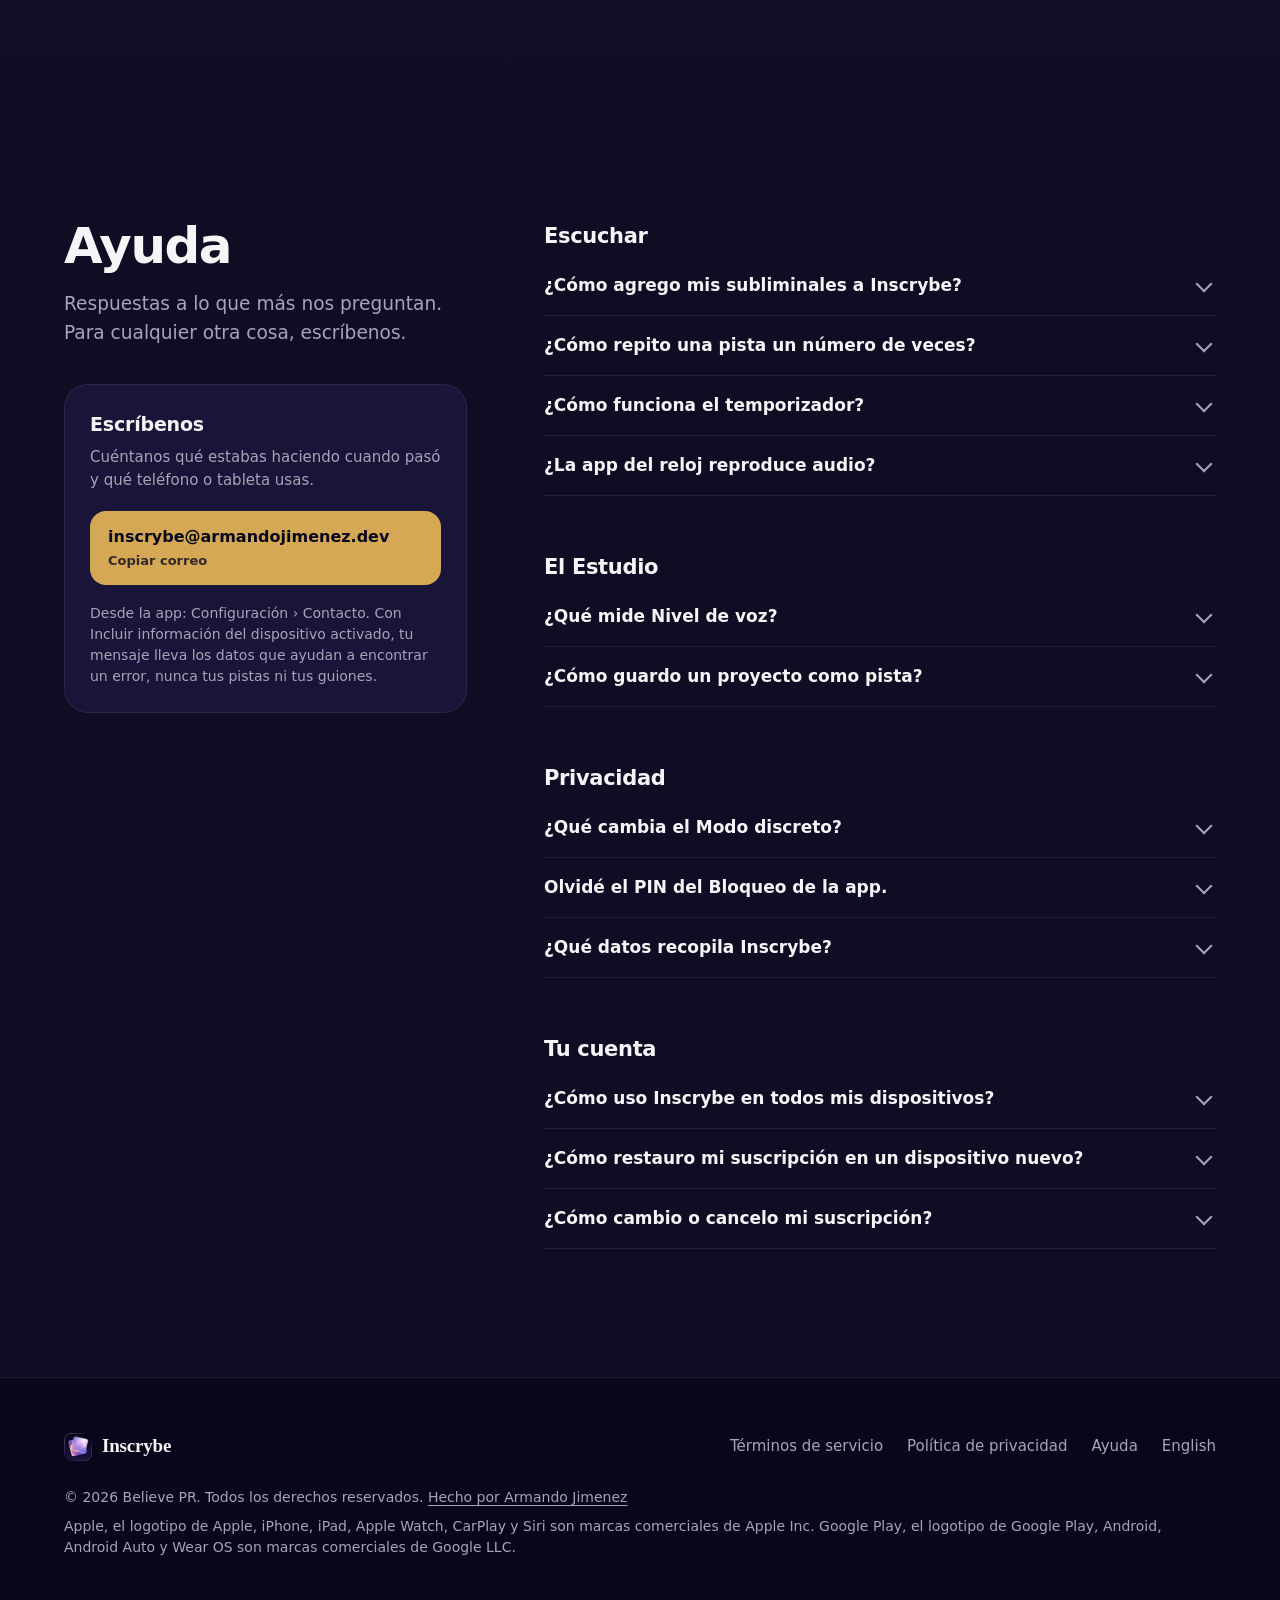
==== commit 72f07ac3: "Both badges in one row; a lookup that can't say stops the build At 361 to 389 px (and below 322) the" ====
--- a/es/index.html
+++ b/es/index.html
@@ -30,7 +30,7 @@
   <link rel="icon" href="../assets/favicon-32.png" sizes="32x32" type="image/png">
   <link rel="apple-touch-icon" href="../assets/apple-touch-icon.png">
   <link rel="preload" as="image" href="../assets/screens/es/player-480.webp" imagesrcset="../assets/screens/es/player-480.webp 480w, ../assets/screens/es/player-720.webp 720w, ../assets/screens/es/player-960.webp 960w" imagesizes="(min-width: 960px) 340px, 64vw" fetchpriority="high">
-  <link rel="stylesheet" href="../style.css?v=0028006e5a">
+  <link rel="stylesheet" href="../style.css?v=44a35e6f81">
   <script>
     // A headline keeps the deck's line breaks: its size comes down until every line fits its column (to 80% at most),
     // else its lines wrap, balanced. Run right after each headline, before it's painted, and again on resize.
@@ -76,7 +76,7 @@
         <div class="hero__text">
           <h1 id="hero-title" data-fit><span class="line">Reproduce tus subliminales.</span> <span class="line">Crea <span class="accent">los tuyos</span>.</span></h1>
           <p class="lead">Reproduce tus subliminales y crea tus propios audios midiendo qué tan oculta está cada voz. Repite una pista las veces que quieras y contrólala desde el Apple Watch o un reloj Wear OS.</p>
-          <div class="get get--hero"><div class="get__badges"><a class="store-badge" data-store="apple" href="https://apps.apple.com/app/id6823235991" target="_blank" rel="noopener"><img src="../assets/app-store-badge-es.svg" alt="Descárgalo en el App Store" height="48" width="162"></a><span class="store-badge store-badge--soon" data-store="google" aria-disabled="true"><img src="../assets/google-play-badge-es.png" alt="Próximamente en Google Play" height="48" width="162"></span></div><p class="get__label"><span class="get__soon">Próximamente en Google Play</span><span class="get__devices">Para iPhone, iPad, iPhone Duo y Android</span></p></div>
+          <div class="get get--hero"><div class="get__badges"><a class="store-badge" data-store="apple" href="https://apps.apple.com/app/id6823235991" target="_blank" rel="noopener"><img src="../assets/app-store-badge-es.svg" alt="Descárgalo en el App Store" height="48" width="162"></a><span class="store-badge store-badge--soon" data-store="google"><img src="../assets/google-play-badge-es.png" alt="Google Play" height="48" width="162"></span></div><p class="get__label"><span class="get__soon">Próximamente en Google Play</span><span class="get__devices">Para iPhone, iPad, iPhone Duo y Android</span></p></div>
           <script>fit(document.getElementById('hero-title'))</script>
         </div>
         <div class="hero__glass" data-glass aria-hidden="true"></div>
@@ -219,7 +219,7 @@
         <path class="mark-line__comet" d="M4 46 C 180 44, 330 30, 596 12" pathLength="100" fill="none" stroke="#FFF5E4" stroke-width="3.2" stroke-linecap="round"/>
       </svg></h2>
       <p class="lead">Inscrybe ya está en el App Store para iPhone, iPad y iPhone Duo, con CarPlay y Apple Watch. En Android, llega pronto a Google Play, con Android Auto y Wear OS.</p>
-      <div class="get get--cta"><div class="get__badges"><a class="store-badge" data-store="apple" href="https://apps.apple.com/app/id6823235991" target="_blank" rel="noopener"><img src="../assets/app-store-badge-es.svg" alt="Descárgalo en el App Store" height="56" width="189"></a><span class="store-badge store-badge--soon" data-store="google" aria-disabled="true"><img src="../assets/google-play-badge-es.png" alt="Próximamente en Google Play" height="56" width="189"></span></div><p class="get__label"><span class="get__soon">Próximamente en Google Play</span><span class="get__devices">Para iPhone, iPad, iPhone Duo y Android</span></p></div>
+      <div class="get get--cta"><div class="get__badges"><a class="store-badge" data-store="apple" href="https://apps.apple.com/app/id6823235991" target="_blank" rel="noopener"><img src="../assets/app-store-badge-es.svg" alt="Descárgalo en el App Store" height="56" width="189"></a><span class="store-badge store-badge--soon" data-store="google"><img src="../assets/google-play-badge-es.png" alt="Google Play" height="56" width="189"></span></div><p class="get__label"><span class="get__soon">Próximamente en Google Play</span><span class="get__devices">Para iPhone, iPad, iPhone Duo y Android</span></p></div>
     </section>
 
     <section class="support" id="support" aria-labelledby="support-title">
--- a/style.css
+++ b/style.css
@@ -407,3 +407,13 @@
 .get--cta { align-items: center; }
 .get--cta .get__badges { justify-content: center; }
 .get--cta .get__label { text-align: center; align-items: center; }
+
+/* Both badges in one row down to the smallest phones (16.4's review: 48 px pairs wrapped from 361 to 389 px, 40 px
+   ones below 322): a step smaller where they'd wrap, never under 40 px, Google's never smaller than Apple's */
+@media (max-width: 400px) {
+  .store-badge img, .get--cta .store-badge img { height: 44px; }
+}
+@media (max-width: 360px) {
+  .store-badge img, .get--cta .store-badge img { height: 40px; }
+  .get__badges { gap: 8px; }
+}
